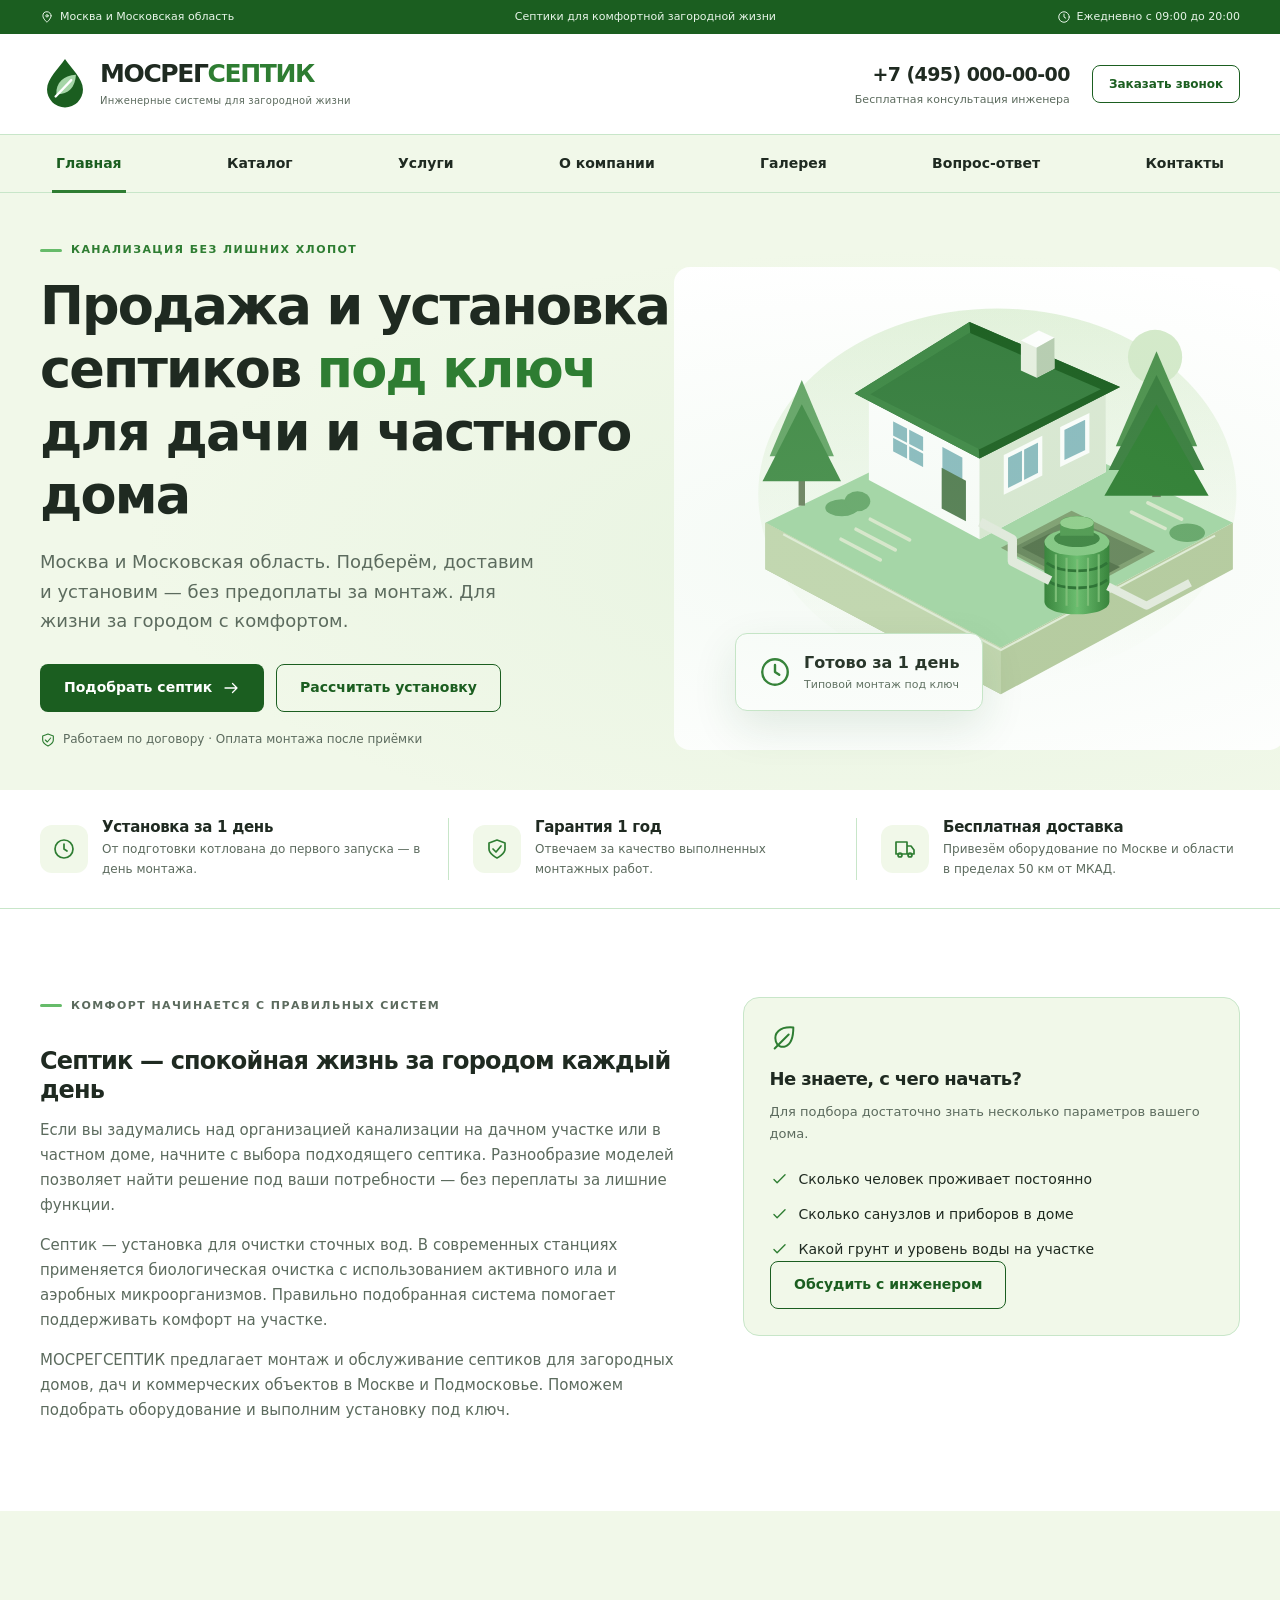
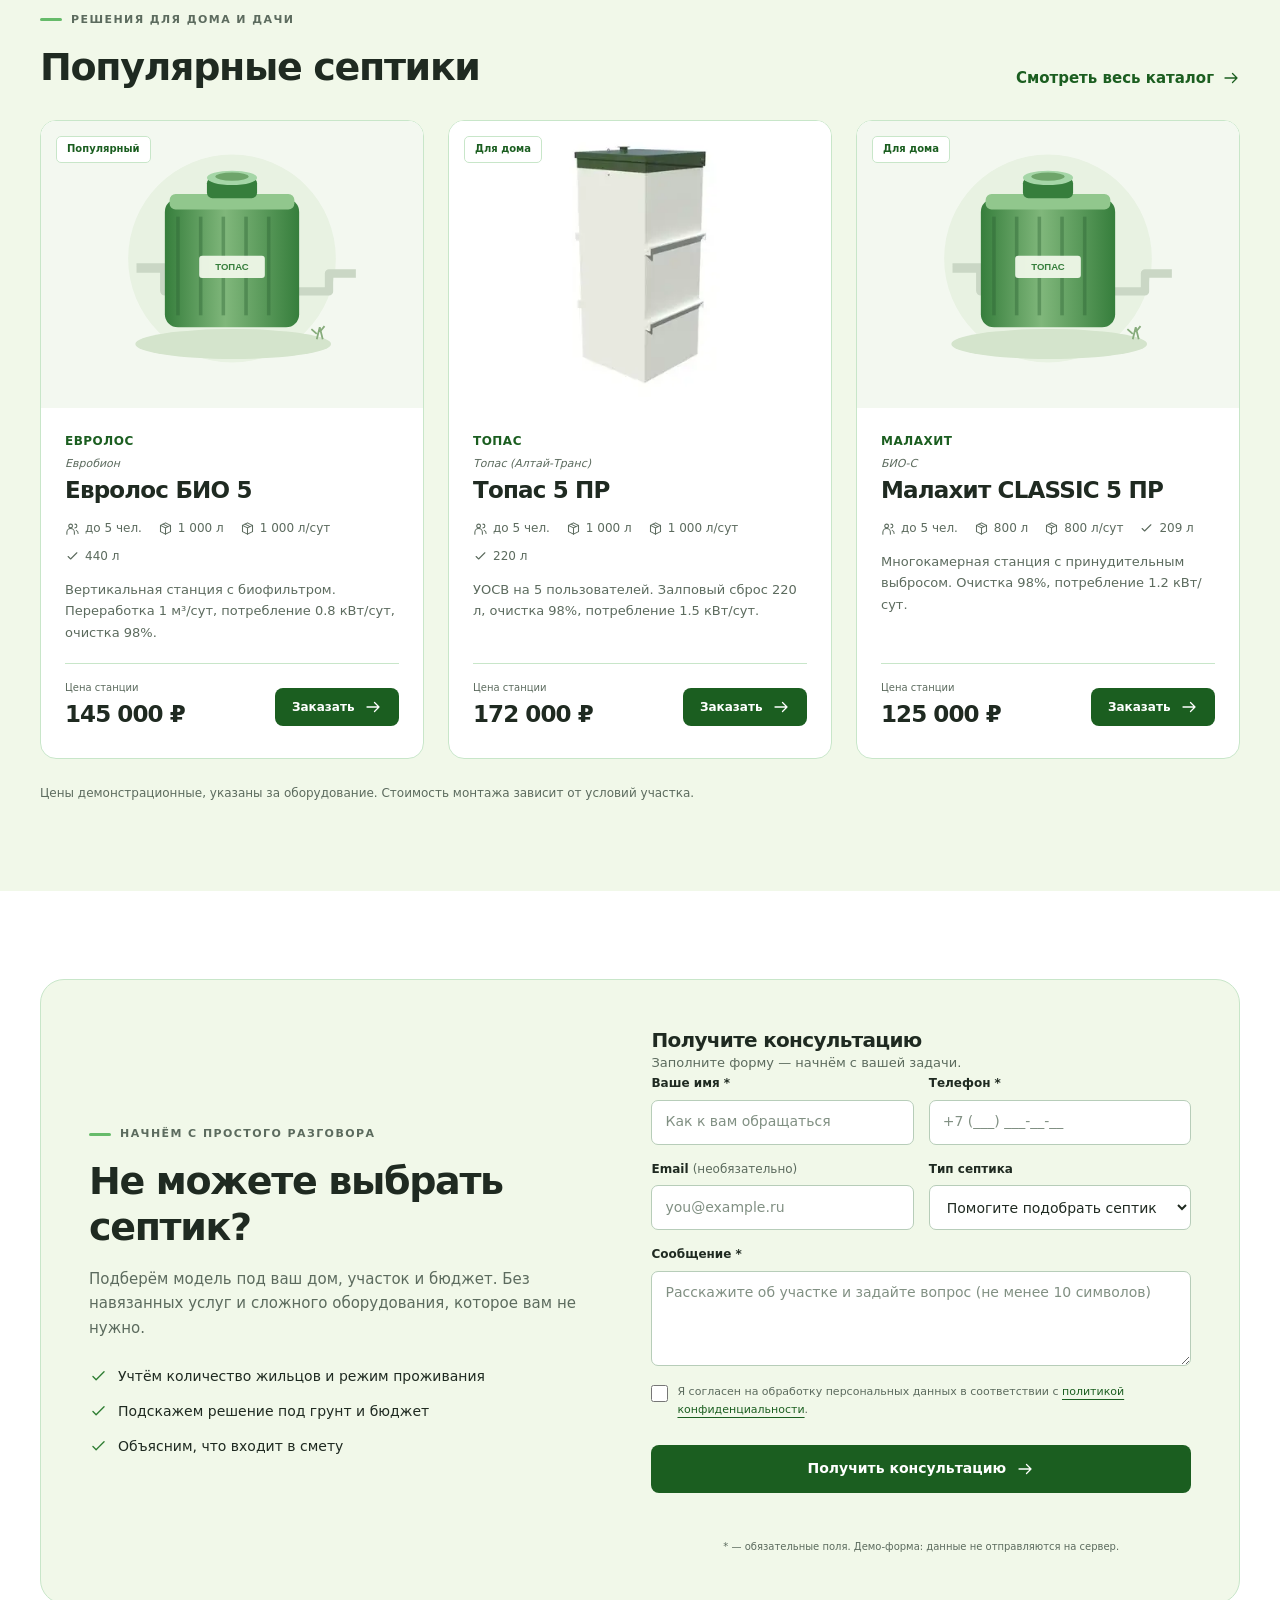
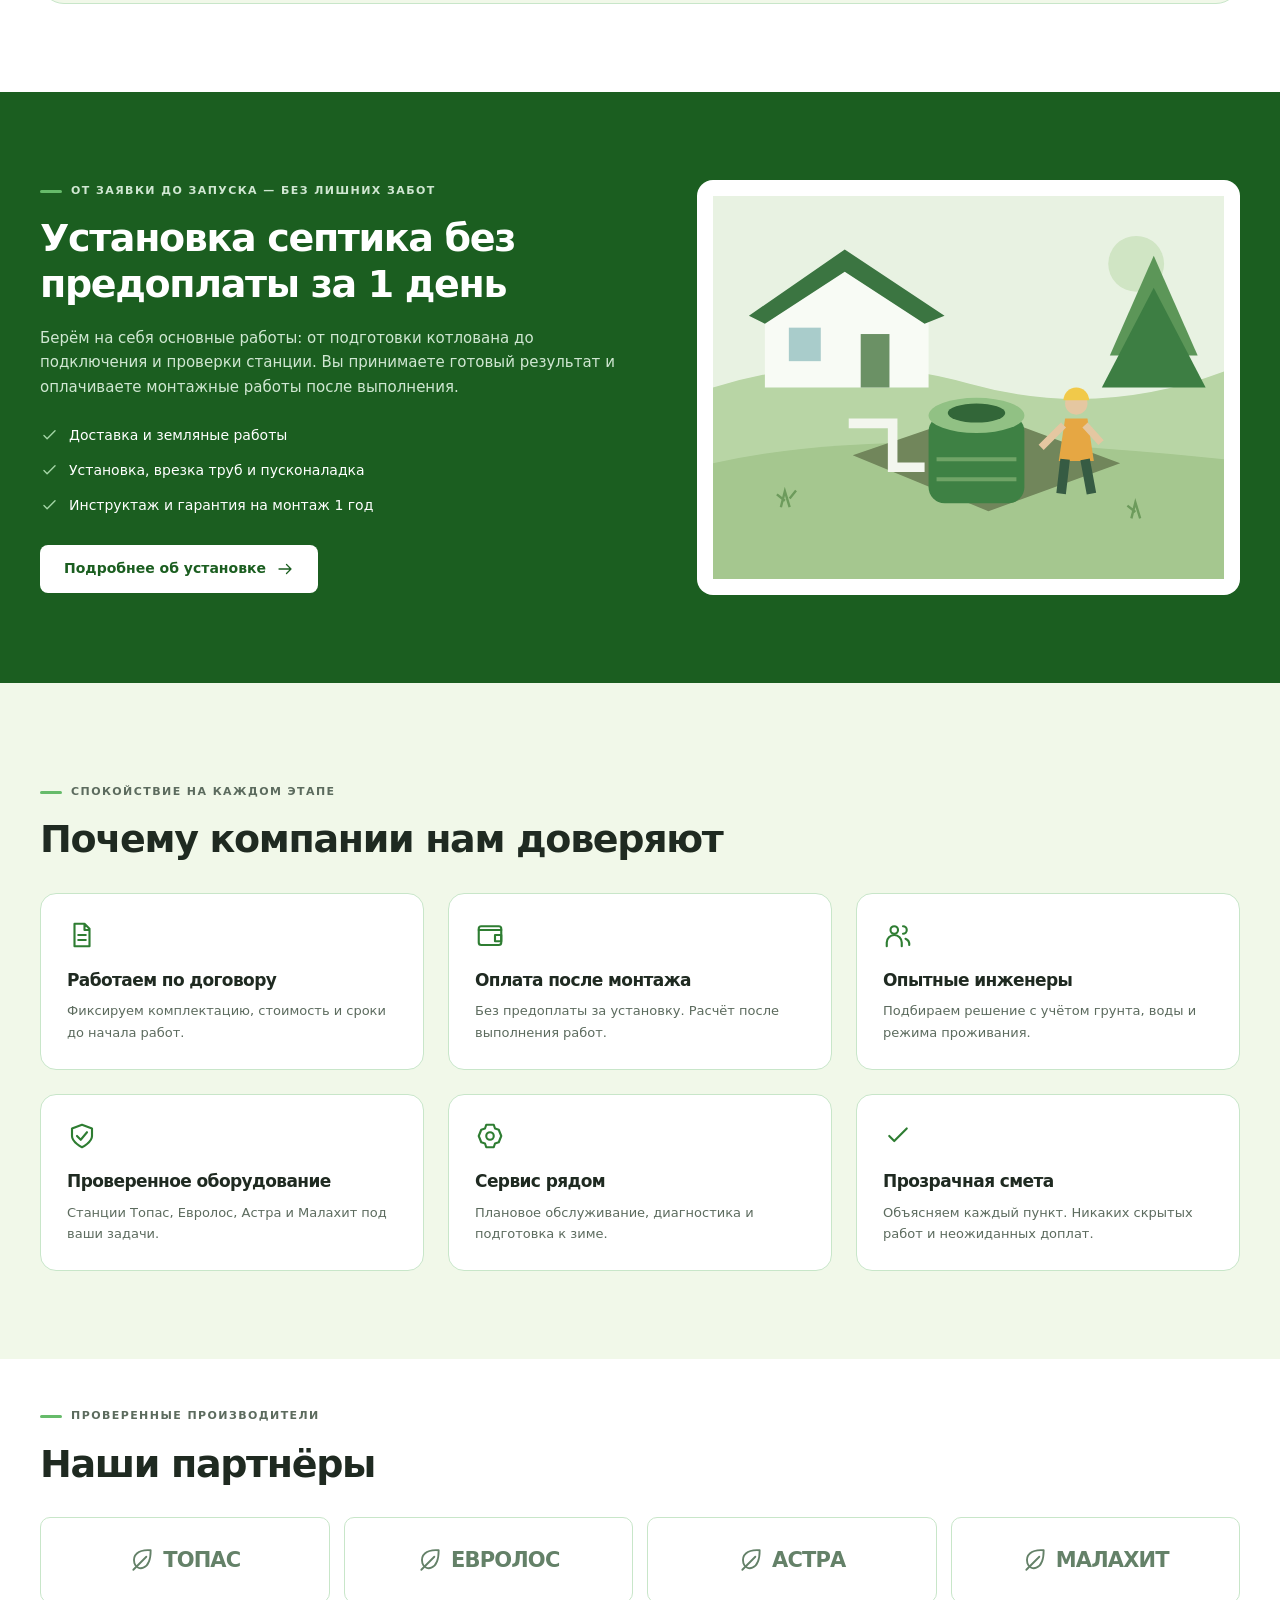
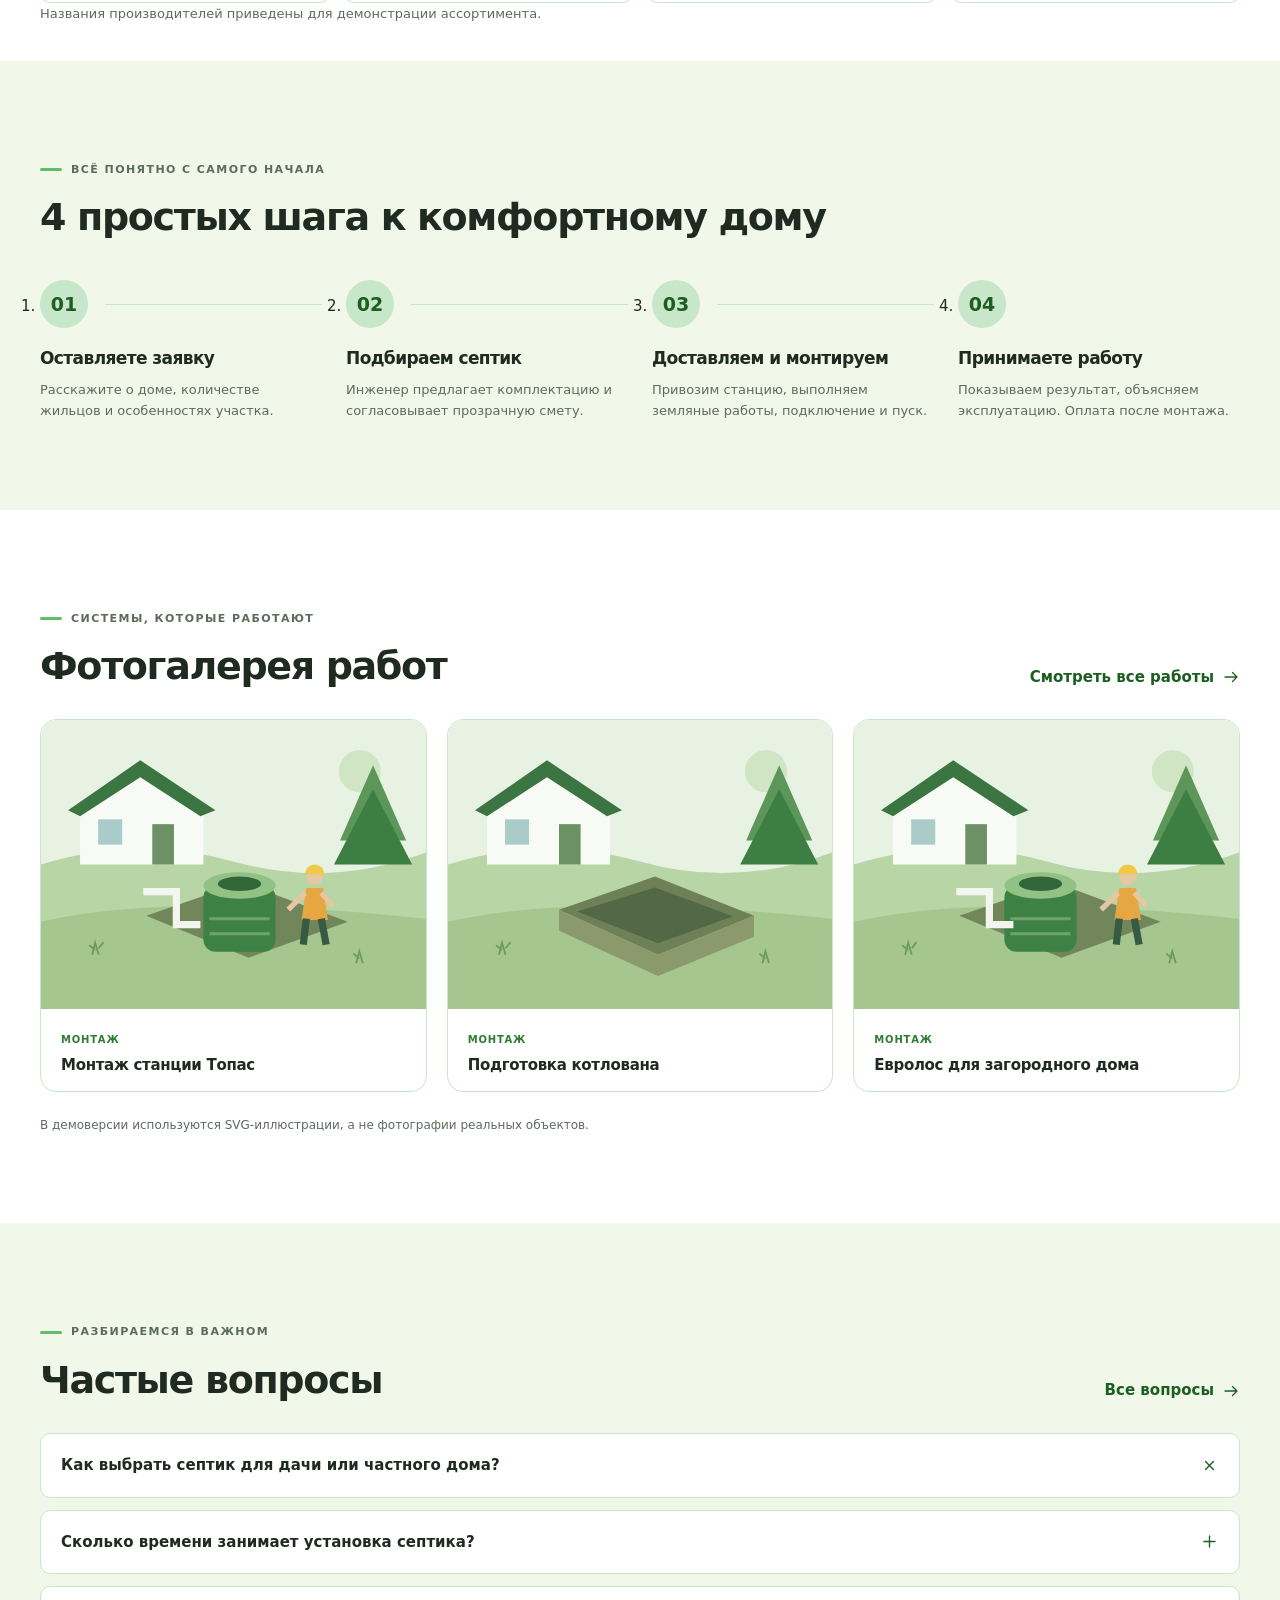
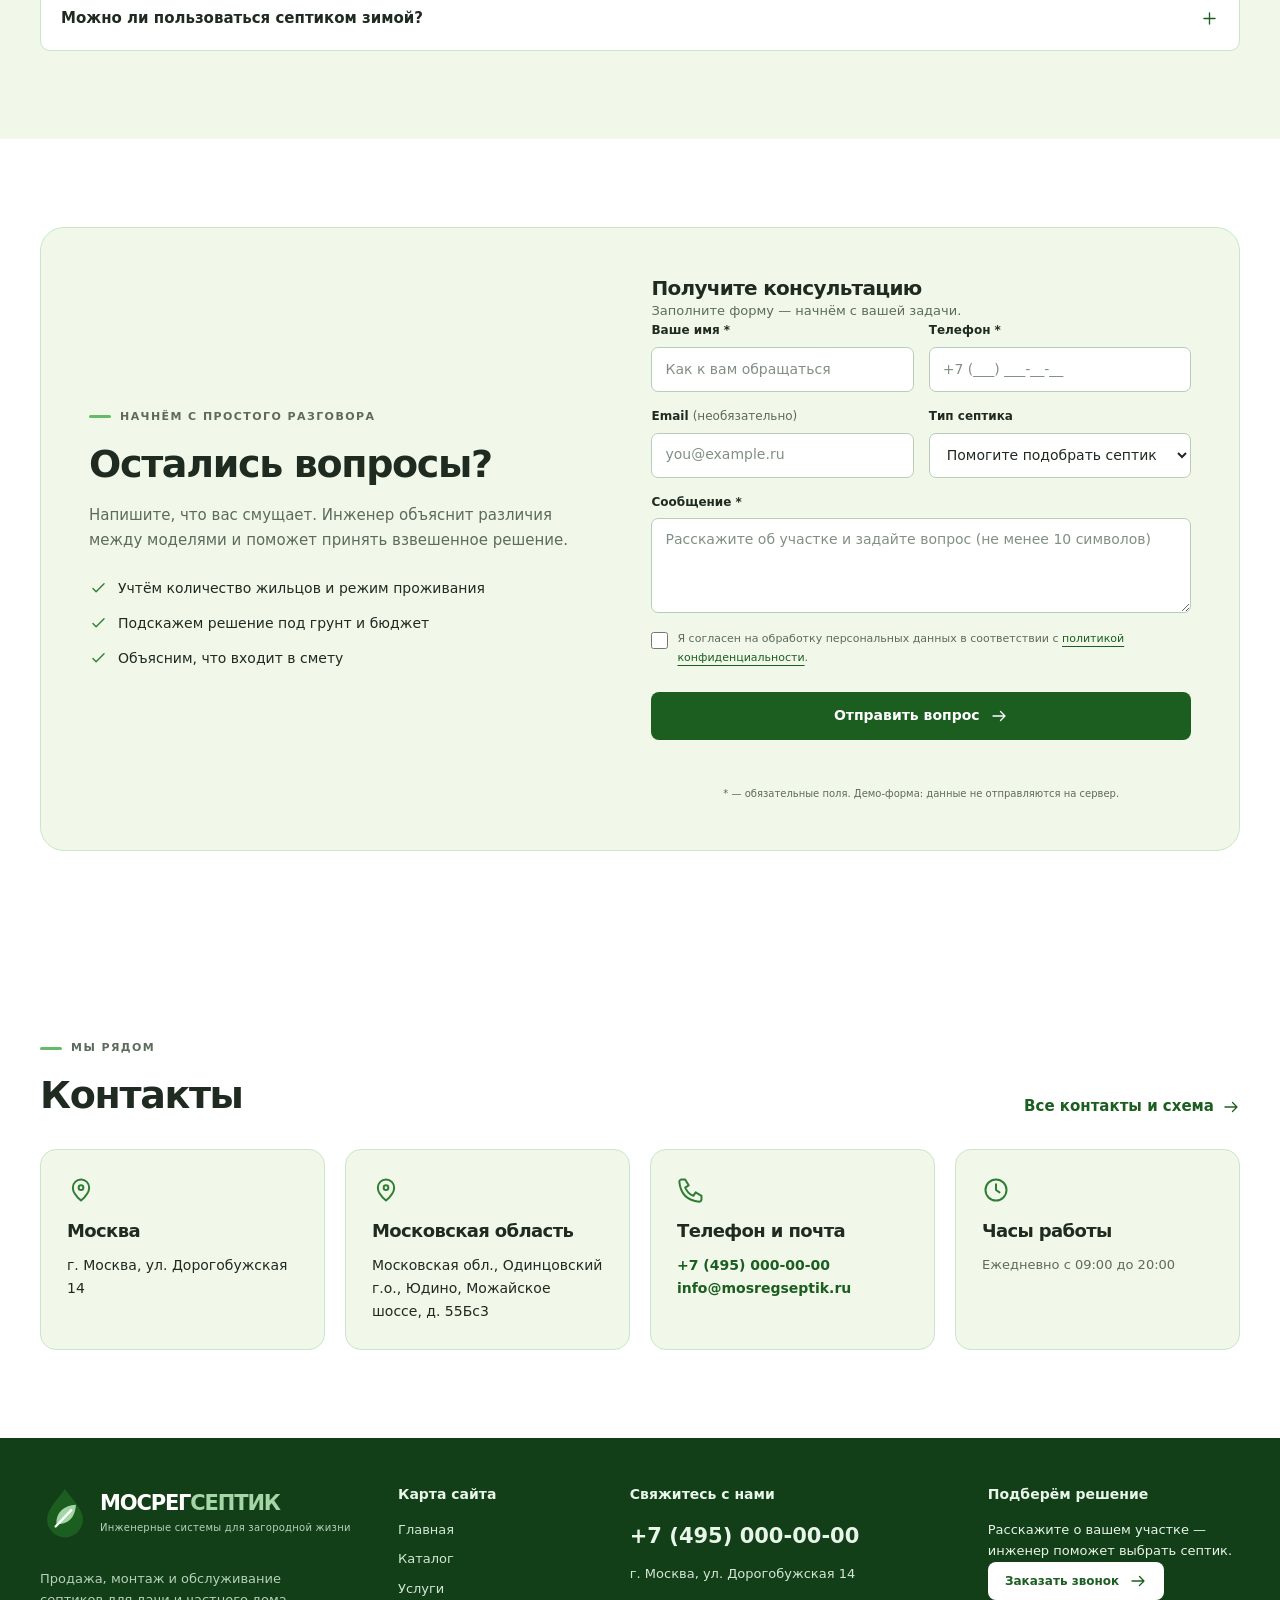
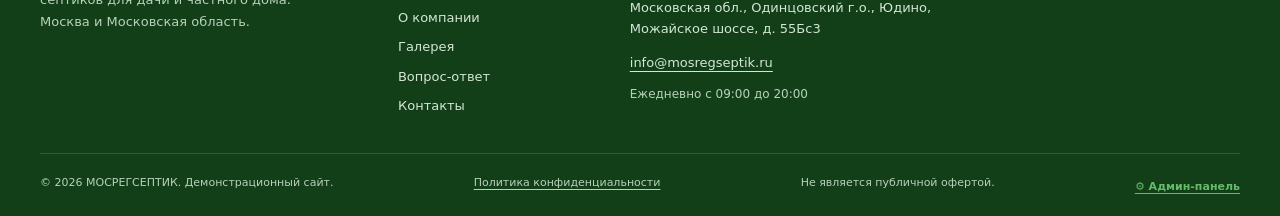
==== index.html @ 1e3dccc2 "Initial commit" ====
<!doctype html>
<html lang="ru">

<head>
  <meta charset="UTF-8" />
  <meta name="viewport" content="width=device-width, initial-scale=1" />
  <meta name="theme-color" content="#1B5E20" />
  <meta name="color-scheme" content="light" />
  <title>Септики под ключ в Москве и МО — МОСРЕГСЕПТИК</title>
  <meta name="description"
    content="Продажа и установка септиков под ключ для дачи и частного дома в Москве и МО. Монтаж за 1 день, гарантия 1 год, бесплатная доставка. Подберём вашу модель." />
  <meta name="keywords"
    content="септик, септик под ключ, септик купить, септик Москва, септик Московская область, установка септика, монтаж септика, септик для дома, септик для дачи, Топас, Астра, Юнилос, БИОЛС, Форте, РТМ, продажа септиков, септик цена, септик недорого, септик под ключ цена, биоочистка, локальная очистка, ЛОС, канализация для частного дома, канализация на даче, септик отзывы, септик установка стоимость, купить септик в Москве, септик для загородного дома, септик автономная канализация, септик Топас цена, септик установка Москва, монтаж канализации, септик установка под ключ, очистные сооружения для дома, септик купить с установкой" />
  <meta name="author" content="МОСРЕГСЕПТИК" />
  <meta name="copyright" content="МОСРЕГСЕПТИК" />
  <meta name="language" content="Russian" />
  <meta name="revisit-after" content="3 days" />
  <meta name="distribution" content="global" />
  <meta name="rating" content="general" />
  <meta name="referrer" content="origin-when-cross-origin" />
  <meta name="googlebot" content="index, follow, max-snippet:-1, max-image-preview:large, max-video-preview:-1" />
  <meta name="bingbot" content="index, follow" />
  <meta name="yandexbot" content="index, follow" />
  <meta name="robots" content="index, follow, max-image-preview:large, max-snippet:-1, max-video-preview:-1" />
  <link rel="canonical" href="https://mosregseptik.ru/index.html" />
  <link rel="alternate" hreflang="ru" href="https://mosregseptik.ru/index.html" />
  <link rel="alternate" hreflang="x-default" href="https://mosregseptik.ru/index.html" />
  <meta name="format-detection" content="telephone=no" />
  <meta name="geo.region" content="RU-MOW" />
  <meta name="geo.placename" content="Москва" />
  <meta name="ICBM" content="55.7558, 37.6173" />
  <meta name="geo.position" content="55.7558;37.6173" />
  <meta name="geo.region" content="RU-MOW" />
  <meta name="apple-mobile-web-app-capable" content="yes" />
  <meta name="apple-mobile-web-app-status-bar-style" content="black-translucent" />
  <meta name="apple-mobile-web-app-title" content="МОСРЕГСЕПТИК" />
  <meta name="application-name" content="МОСРЕГСЕПТИК" />
  <meta name="msapplication-TileColor" content="#1B5E20" />
  <meta name="msapplication-config" content="browserconfig.xml" />
  <meta name="theme-color" content="#1B5E20" />
  <meta property="og:type" content="website" />
  <meta property="og:site_name" content="МОСРЕГСЕПТИК" />
  <meta property="og:title" content="Септики под ключ в Москве и МО — МОСРЕГСЕПТИК" />
  <meta property="og:description"
    content="Продажа и установка септиков под ключ для дачи и частного дома в Москве и МО. Монтаж за 1 день, гарантия 1 год, бесплатная доставка. Подберём вашу модель." />
  <meta property="og:url" content="https://mosregseptik.ru/index.html" />
  <meta property="og:image" content="https://mosregseptik.ru/assets/images/og-image.svg" />
  <meta property="og:image:width" content="1200" />
  <meta property="og:image:height" content="630" />
  <meta property="og:image:alt" content="МОСРЕГСЕПТИК — септики под ключ в Москве и МО" />
  <meta property="og:locale" content="ru_RU" />
  <meta property="og:locale:alternate" content="en_US" />
  <meta name="twitter:card" content="summary_large_image" />
  <meta name="twitter:site" content="@mosregseptik" />
  <meta name="twitter:creator" content="@mosregseptik" />
  <meta name="twitter:title" content="Септики под ключ в Москве и МО — МОСРЕГСЕПТИК" />
  <meta name="twitter:description"
    content="Продажа и установка септиков под ключ для дачи и частного дома в Москве и МО. Монтаж за 1 день, гарантия 1 год, бесплатная доставка." />
  <meta name="twitter:image" content="https://mosregseptik.ru/assets/images/og-image.svg" />
  <meta name="twitter:image:alt" content="МОСРЕГСЕПТИК — септики под ключ в Москве и МО" />
  <link rel="icon" href="assets/icons/favicon.svg" type="image/svg+xml" />
  <link rel="apple-touch-icon" href="assets/icons/apple-touch-icon.svg" />
  <link rel="apple-touch-icon" sizes="180x180" href="assets/icons/apple-touch-icon.svg" />
  <link rel="icon" type="image/png" sizes="32x32" href="assets/icons/favicon.svg" />
  <link rel="icon" type="image/png" sizes="16x16" href="assets/icons/favicon.svg" />
  <link rel="manifest" href="manifest.webmanifest" />
  <link rel="preconnect" href="https://yandex.ru" />
  <link rel="preconnect" href="https://maps.googleapis.com" crossorigin />
  <link rel="preload" as="image" href="assets/images/og-image.svg" />
  <link rel="preload" as="style" href="css/main.css" />
  <link rel="stylesheet" href="css/reset.css" />
  <link rel="stylesheet" href="css/variables.css" />
  <link rel="stylesheet" href="css/main.css" />
  <link rel="stylesheet" href="css/components.css" />
  <script type="application/ld+json">
      {
        "@context": "https://schema.org",
        "@graph": [
          {
            "@type": "BreadcrumbList",
            "@id": "https://mosregseptik.ru/index.html#breadcrumbs",
            "itemListElement": [
              {
                "@type": "ListItem",
                "position": 1,
                "name": "Главная",
                "item": "https://mosregseptik.ru/index.html"
              }
            ]
          },
          {
            "@type": "Organization",
            "@id": "https://mosregseptik.ru/#organization",
            "name": "МОСРЕГСЕПТИК",
            "url": "https://mosregseptik.ru/",
            "logo": "https://mosregseptik.ru/assets/images/logo.svg",
            "email": "info@mosregseptik.ru",
            "telephone": "+7 (495) 000-00-00",
            "description": "Продажа и установка септиков под ключ для дачи и частного дома в Москве и Московской области."
          },
          {
            "@type": "WebSite",
            "@id": "https://mosregseptik.ru/#website",
            "url": "https://mosregseptik.ru/",
            "name": "МОСРЕГСЕПТИК",
            "inLanguage": "ru-RU",
            "publisher": { "@id": "https://mosregseptik.ru/#organization" },
            "potentialAction": {
              "@type": "SearchAction",
              "target": {
                "@type": "EntryPoint",
                "urlTemplate": "https://mosregseptik.ru/catalog.html?q={search_term_string}"
              },
              "query-input": "required name=search_term_string"
            }
          },
          {
            "@type": "LocalBusiness",
            "@id": "https://mosregseptik.ru/#localbusiness",
            "name": "МОСРЕГСЕПТИК",
            "image": "https://mosregseptik.ru/assets/images/og-image.svg",
            "url": "https://mosregseptik.ru/",
            "telephone": "+7 (495) 000-00-00",
            "email": "info@mosregseptik.ru",
            "priceRange": "₽₽",
            "address": [
              {
                "@type": "PostalAddress",
                "streetAddress": "ул. Дорогобужская, 14",
                "addressLocality": "Москва",
                "addressRegion": "Москва",
                "addressCountry": "RU"
              },
              {
                "@type": "PostalAddress",
                "streetAddress": "Одинцовский г.о., Юдино, Можайское шоссе, д. 55Бс3",
                "addressLocality": "Юдино",
                "addressRegion": "Московская область",
                "addressCountry": "RU"
              }
            ],
            "geo": {
              "@type": "GeoCoordinates",
              "latitude": 55.7558,
              "longitude": 37.6173,
              "description": "Координаты центра Москвы, не точная точка офиса"
            },
            "openingHoursSpecification": [
              {
                "@type": "OpeningHoursSpecification",
                "dayOfWeek": [
                  "Monday",
                  "Tuesday",
                  "Wednesday",
                  "Thursday",
                  "Friday",
                  "Saturday",
                  "Sunday"
                ],
                "opens": "09:00",
                "closes": "20:00"
              }
            ],
            "areaServed": [
              { "@type": "City", "name": "Москва" },
              { "@type": "AdministrativeArea", "name": "Московская область" }
            ],
            "parentOrganization": { "@id": "https://mosregseptik.ru/#organization" }
          },
          {
            "@type": "FAQPage",
            "@id": "https://mosregseptik.ru/faq.html#faq",
            "mainEntity": [
              {
                "@type": "Question",
                "name": "Как выбрать септик для дачи или частного дома?",
                "acceptedAnswer": {
                  "@type": "Answer",
                  "text": "Учитывайте число постоянных жильцов, количество сантехнических приборов, режим проживания, уровень грунтовых вод и тип почвы. Для дачи с сезонными визитами подойдут одни решения, для дома с постоянным проживанием — другие. Оставьте заявку: инженер поможет подобрать модель без лишнего запаса по объёму и цене."
                }
              },
              {
                "@type": "Question",
                "name": "Сколько времени занимает установка септика?",
                "acceptedAnswer": {
                  "@type": "Answer",
                  "text": "Типовой монтаж на подготовленном участке обычно занимает один рабочий день. Срок зависит от глубины врезки, грунта, уровня грунтовых вод и длины трассы. Точные сроки и состав работ фиксируем в договоре до начала монтажа."
                }
              },
              {
                "@type": "Question",
                "name": "Можно ли пользоваться септиком зимой?",
                "acceptedAnswer": {
                  "@type": "Answer",
                  "text": "Да, при правильно подобранном оборудовании и соблюдении инструкции производителя. Станции биологической очистки рассчитаны на эксплуатацию в загородном доме. Для сезонной дачи перед морозами может потребоваться консервация. Подскажем подходящий режим для вашей модели."
                }
              }
            ]
          }
        ]
      }
    </script>
</head>

<body>
  <a class="skip-link" href="#main">Перейти к содержимому</a>
  <header class="site-header">
    <div class="utility-bar">
      <div class="container">
        <span><svg class="icon" viewBox="0 0 24 24" aria-hidden="true" focusable="false">
            <path d="M19 10c0 5-7 11-7 11S5 15 5 10a7 7 0 0 1 14 0Z" />
            <circle cx="12" cy="10" r="2" />
          </svg>Москва и Московская область</span><span class="utility-note">Септики для комфортной загородной
          жизни</span><span><svg class="icon" viewBox="0 0 24 24" aria-hidden="true" focusable="false">
            <circle cx="12" cy="12" r="9" />
            <path d="M12 7v5l3 2" />
          </svg><span data-contact="hours">Ежедневно с 09:00 до 20:00</span></span>
      </div>
    </div>
    <div class="container brand-row">
      <a class="brand" href="index.html" aria-label="МОСРЕГСЕПТИК — главная"><img src="assets/images/logo.svg" alt=""
          width="64" height="70" /><span><span class="brand-name">МОСРЕГ<span>СЕПТИК</span></span><span
            class="brand-tagline">Инженерные системы для загородной жизни</span></span></a>
      <div class="header-actions">
        <div class="header-contact">
          <a class="header-phone" href="tel:+74950000000" data-contact="phone">+7 (495) 000-00-00</a><span
            class="header-hours">Бесплатная консультация инженера</span>
        </div>
        <button class="btn btn--outline btn--small" type="button" data-modal-open="callback-modal">
          Заказать звонок
        </button>
      </div>
    </div>
    <div class="nav-band">
      <div class="container nav-inner">
        <span class="nav-mobile-label">Меню сайта</span><button class="nav-toggle" type="button"
          aria-label="Открыть меню" aria-expanded="false" aria-controls="primary-nav">
          <svg class="icon" viewBox="0 0 24 24" aria-hidden="true" focusable="false">
            <path d="M4 6h16M4 12h16M4 18h16" />
          </svg>
        </button>
        <nav class="site-nav" id="primary-nav" aria-label="Основная навигация">
          <a href="index.html">Главная</a><a href="catalog.html">Каталог</a><a href="services.html">Услуги</a><a
            href="about.html">О компании</a><a href="gallery.html">Галерея</a><a href="faq.html">Вопрос-ответ</a><a
            href="contacts.html">Контакты</a>
        </nav>
      </div>
    </div>
  </header>
  <main id="main">
    <section class="hero" aria-labelledby="hero-title">
      <div class="container hero-grid">
        <div class="hero-copy">
          <p class="eyebrow">Канализация без лишних хлопот</p>
          <h1 id="hero-title">
            Продажа и установка септиков <span>под ключ</span> для дачи и частного дома
          </h1>
          <p class="hero-description">
            Москва и Московская область. Подберём, доставим и установим — без предоплаты за
            монтаж. Для жизни за городом с комфортом.
          </p>
          <div class="hero-actions">
            <a class="btn" href="catalog.html">Подобрать септик
              <svg class="icon" viewBox="0 0 24 24" aria-hidden="true" focusable="false">
                <path d="M4 12h16m-6-6 6 6-6 6" />
              </svg></a><button class="btn btn--outline" type="button" data-modal-open="callback-modal">
              Рассчитать установку
            </button>
          </div>
          <p class="hero-note">
            <svg class="icon" viewBox="0 0 24 24" aria-hidden="true" focusable="false">
              <path d="m12 3 8 3v6c0 5-8 9-8 9s-8-4-8-9V6l8-3Z" />
              <path d="m8 12 3 3 5-6" />
            </svg>Работаем по договору · Оплата монтажа после приёмки
          </p>
        </div>
        <div class="hero-visual">
          <img src="assets/images/hero-house.svg" alt="Загородный дом с подземной станцией очистки в разрезе"
            width="800" height="620" fetchpriority="high" />
          <div class="hero-sticker">
            <svg class="icon" viewBox="0 0 24 24" aria-hidden="true" focusable="false">
              <circle cx="12" cy="12" r="9" />
              <path d="M12 7v5l3 2" />
            </svg>
            <div><strong>Готово за 1 день</strong><span>Типовой монтаж под ключ</span></div>
          </div>
        </div>
      </div>
    </section>
    <section class="benefits-strip" aria-label="Наши преимущества">
      <div class="container benefits-grid" data-content="advantages">
        <article class="benefit">
          <span class="benefit-icon"><svg class="icon" viewBox="0 0 24 24" aria-hidden="true" focusable="false">
              <circle cx="12" cy="12" r="9" />
              <path d="M12 7v5l3 2" />
            </svg></span>
          <div>
            <h3>Установка за 1 день</h3>
            <p>От подготовки котлована до первого запуска — в день монтажа.</p>
          </div>
        </article>
        <article class="benefit">
          <span class="benefit-icon"><svg class="icon" viewBox="0 0 24 24" aria-hidden="true" focusable="false">
              <path d="m12 3 8 3v6c0 5-8 9-8 9s-8-4-8-9V6l8-3Z" />
              <path d="m8 12 3 3 5-6" />
            </svg></span>
          <div>
            <h3>Гарантия 1 год</h3>
            <p>Отвечаем за качество выполненных монтажных работ.</p>
          </div>
        </article>
        <article class="benefit">
          <span class="benefit-icon"><svg class="icon" viewBox="0 0 24 24" aria-hidden="true" focusable="false">
              <path d="M3 5h11v12H3zM14 9h4l3 4v4h-7" />
              <circle cx="7" cy="18" r="2" />
              <circle cx="17" cy="18" r="2" />
            </svg></span>
          <div>
            <h3>Бесплатная доставка</h3>
            <p>Привезём оборудование по Москве и области в пределах 50 км от МКАД.</p>
          </div>
        </article>
      </div>
    </section>
    <section class="section">
      <div class="container two-column">
        <div class="prose">
          <p class="eyebrow">Комфорт начинается с правильных систем</p>
          <h2>Септик — спокойная жизнь за городом каждый день</h2>
          <p>
            Если вы задумались над организацией канализации на дачном участке или в частном доме,
            начните с выбора подходящего септика. Разнообразие моделей позволяет найти решение под
            ваши потребности — без переплаты за лишние функции.
          </p>
          <p>
            Септик — установка для очистки сточных вод. В современных станциях применяется
            биологическая очистка с использованием активного ила и аэробных микроорганизмов.
            Правильно подобранная система помогает поддерживать комфорт на участке.
          </p>
          <p>
            МОСРЕГСЕПТИК предлагает монтаж и обслуживание септиков для загородных домов, дач и
            коммерческих объектов в Москве и Подмосковье. Поможем подобрать оборудование и
            выполним установку под ключ.
          </p>
        </div>
        <aside class="contact-card">
          <svg class="icon" viewBox="0 0 24 24" aria-hidden="true" focusable="false">
            <path d="M20 3C8 2 3 8 5 15s15 8 15-12Z" />
            <path d="M4 21 16 9" />
          </svg>
          <h2>Не знаете, с чего начать?</h2>
          <p>Для подбора достаточно знать несколько параметров вашего дома.</p>
          <ul class="check-list">
            <li>
              <svg class="icon" viewBox="0 0 24 24" aria-hidden="true" focusable="false">
                <path d="m5 12 4 4L19 6" />
              </svg>Сколько человек проживает постоянно
            </li>
            <li>
              <svg class="icon" viewBox="0 0 24 24" aria-hidden="true" focusable="false">
                <path d="m5 12 4 4L19 6" />
              </svg>Сколько санузлов и приборов в доме
            </li>
            <li>
              <svg class="icon" viewBox="0 0 24 24" aria-hidden="true" focusable="false">
                <path d="m5 12 4 4L19 6" />
              </svg>Какой грунт и уровень воды на участке
            </li>
          </ul>
          <button class="btn btn--outline" type="button" data-modal-open="callback-modal">
            Обсудить с инженером
          </button>
        </aside>
      </div>
    </section>
    <section class="section section--tint">
      <div class="container">
        <div class="section-heading">
          <div>
            <p class="eyebrow">Решения для дома и дачи</p>
            <h2>Популярные септики</h2>
          </div>
          <a class="text-link" href="catalog.html">Смотреть весь каталог
            <svg class="icon" viewBox="0 0 24 24" aria-hidden="true" focusable="false">
              <path d="M4 12h16m-6-6 6 6-6 6" />
            </svg></a>
        </div>
        <div class="grid grid--products" data-popular-products>
          <article class="product-card" id="product-topas-5">
            <div class="product-image">
              <img src="assets/images/septic-topas.svg" alt="Топас 5 — септик Топас" width="640" height="480"
                loading="lazy" decoding="async" /><span class="product-badge">Для дома</span>
            </div>
            <div class="product-body">
              <p class="product-brand">Топас</p>
              <h3>Топас 5</h3>
              <div class="product-specs">
                <span><svg class="icon" viewBox="0 0 24 24" aria-hidden="true" focusable="false">
                    <circle cx="9" cy="8" r="3" />
                    <path d="M3 21v-3a6 6 0 0 1 12 0v3M16 5a3 3 0 0 1 0 6m2 4a5 5 0 0 1 3 5" />
                  </svg>до 5 чел.</span><span><svg class="icon" viewBox="0 0 24 24" aria-hidden="true"
                    focusable="false">
                    <path d="m12 3 8 4v10l-8 4-8-4V7l8-4Z" />
                    <path d="m4 7 8 4 8-4m-8 4v10M8 5l8 4" />
                  </svg>1 000 л</span>
              </div>
              <p class="product-description">
                Компактная станция биологической очистки для дома или дачи с постоянным
                проживанием до пяти человек.
              </p>
              <div class="product-bottom">
                <div class="product-price">
                  <small>Цена станции</small><strong>105 000 ₽</strong>
                </div>
                <button class="btn btn--small" type="button" data-modal-open="callback-modal" data-product="topas-5"
                  aria-label="Заказать консультацию по Топас 5">
                  Заказать
                  <svg class="icon" viewBox="0 0 24 24" aria-hidden="true" focusable="false">
                    <path d="M4 12h16m-6-6 6 6-6 6" />
                  </svg>
                </button>
              </div>
            </div>
          </article>
          <article class="product-card" id="product-eurols-pro-6">
            <div class="product-image">
              <img src="assets/images/septic-eurols.svg" alt="Евролос ПРО 6 — септик Евролос" width="640" height="480"
                loading="lazy" decoding="async" /><span class="product-badge">Для дачи</span>
            </div>
            <div class="product-body">
              <p class="product-brand">Евролос</p>
              <h3>Евролос ПРО 6</h3>
              <div class="product-specs">
                <span><svg class="icon" viewBox="0 0 24 24" aria-hidden="true" focusable="false">
                    <circle cx="9" cy="8" r="3" />
                    <path d="M3 21v-3a6 6 0 0 1 12 0v3M16 5a3 3 0 0 1 0 6m2 4a5 5 0 0 1 3 5" />
                  </svg>до 6 чел.</span><span><svg class="icon" viewBox="0 0 24 24" aria-hidden="true"
                    focusable="false">
                    <path d="m12 3 8 4v10l-8 4-8-4V7l8-4Z" />
                    <path d="m4 7 8 4 8-4m-8 4v10M8 5l8 4" />
                  </svg>1 200 л</span>
              </div>
              <p class="product-description">
                Энергонезависимая очистка для загородного дома. Подходит для сезонного
                использования и разных типов грунта.
              </p>
              <div class="product-bottom">
                <div class="product-price">
                  <small>Цена станции</small><strong>89 000 ₽</strong>
                </div>
                <button class="btn btn--small" type="button" data-modal-open="callback-modal"
                  data-product="eurols-pro-6" aria-label="Заказать консультацию по Евролос ПРО 6">
                  Заказать
                  <svg class="icon" viewBox="0 0 24 24" aria-hidden="true" focusable="false">
                    <path d="M4 12h16m-6-6 6 6-6 6" />
                  </svg>
                </button>
              </div>
            </div>
          </article>
          <article class="product-card" id="product-astra-5">
            <div class="product-image">
              <img src="assets/images/septic-astra.svg" alt="Астра 5 — септик Астра" width="640" height="480"
                loading="lazy" decoding="async" /><span class="product-badge">Популярный выбор</span>
            </div>
            <div class="product-body">
              <p class="product-brand">Астра</p>
              <h3>Астра 5</h3>
              <div class="product-specs">
                <span><svg class="icon" viewBox="0 0 24 24" aria-hidden="true" focusable="false">
                    <circle cx="9" cy="8" r="3" />
                    <path d="M3 21v-3a6 6 0 0 1 12 0v3M16 5a3 3 0 0 1 0 6m2 4a5 5 0 0 1 3 5" />
                  </svg>до 5 чел.</span><span><svg class="icon" viewBox="0 0 24 24" aria-hidden="true"
                    focusable="false">
                    <path d="m12 3 8 4v10l-8 4-8-4V7l8-4Z" />
                    <path d="m4 7 8 4 8-4m-8 4v10M8 5l8 4" />
                  </svg>1 000 л</span>
              </div>
              <p class="product-description">
                Аэробная станция для семьи до пяти человек. Высокая степень очистки и удобное
                сервисное обслуживание.
              </p>
              <div class="product-bottom">
                <div class="product-price">
                  <small>Цена станции</small><strong>99 000 ₽</strong>
                </div>
                <button class="btn btn--small" type="button" data-modal-open="callback-modal" data-product="astra-5"
                  aria-label="Заказать консультацию по Астра 5">
                  Заказать
                  <svg class="icon" viewBox="0 0 24 24" aria-hidden="true" focusable="false">
                    <path d="M4 12h16m-6-6 6 6-6 6" />
                  </svg>
                </button>
              </div>
            </div>
          </article>
        </div>
        <p class="catalog-note">
          Цены демонстрационные, указаны за оборудование. Стоимость монтажа зависит от условий
          участка.
        </p>
      </div>
    </section>
    <section class="section" id="consultation">
      <div class="container consult-panel">
        <div class="consult-copy">
          <p class="eyebrow">Начнём с простого разговора</p>
          <h2>Не можете выбрать септик?</h2>
          <p>
            Подберём модель под ваш дом, участок и бюджет. Без навязанных услуг и сложного
            оборудования, которое вам не нужно.
          </p>
          <ul class="check-list">
            <li>
              <svg class="icon" viewBox="0 0 24 24" aria-hidden="true" focusable="false">
                <path d="m5 12 4 4L19 6" />
              </svg>Учтём количество жильцов и режим проживания
            </li>
            <li>
              <svg class="icon" viewBox="0 0 24 24" aria-hidden="true" focusable="false">
                <path d="m5 12 4 4L19 6" />
              </svg>Подскажем решение под грунт и бюджет
            </li>
            <li>
              <svg class="icon" viewBox="0 0 24 24" aria-hidden="true" focusable="false">
                <path d="m5 12 4 4L19 6" />
              </svg>Объясним, что входит в смету
            </li>
          </ul>
        </div>
        <div>
          <h3>Получите консультацию</h3>
          <p class="muted small">Заполните форму — начнём с вашей задачи.</p>
          <form class="form" data-lead-form aria-label="Заявка на консультацию" novalidate>
            <input type="hidden" name="context" value="consultation" />
            <div class="form-row">
              <div class="field">
                <label for="consultation-name">Ваше имя *</label><input id="consultation-name" name="name" type="text"
                  autocomplete="name" placeholder="Как к вам обращаться" required minlength="2" maxlength="100" />
              </div>
              <div class="field">
                <label for="consultation-phone">Телефон *</label><input id="consultation-phone" name="phone" type="tel"
                  inputmode="tel" autocomplete="tel-national" placeholder="+7 (___) ___-__-__" required
                  maxlength="25" />
              </div>
            </div>
            <div class="form-row">
              <div class="field">
                <label for="consultation-email">Email <span>(необязательно)</span></label><input id="consultation-email"
                  name="email" type="email" autocomplete="email" placeholder="you@example.ru" maxlength="150" />
              </div>
              <div class="field">
                <label for="consultation-product">Тип септика</label><select id="consultation-product" name="product">
                  <option value="">Помогите подобрать септик</option>
                </select>
              </div>
            </div>
            <div class="field">
              <label for="consultation-message">Сообщение *</label><textarea id="consultation-message" name="message"
                rows="3" required minlength="10" maxlength="3000"
                placeholder="Расскажите об участке и задайте вопрос (не менее 10 символов)"></textarea>
            </div>
            <div class="consent">
              <input id="consultation-consent" name="consent" type="checkbox" value="yes" required /><label
                for="consultation-consent">Я согласен на обработку персональных данных в соответствии с
                <a href="privacy.html">политикой конфиденциальности</a>.</label>
            </div>
            <p class="field-error" data-form-error role="alert" hidden></p>
            <button class="btn btn--wide" type="submit">
              Получить консультацию
              <svg class="icon" viewBox="0 0 24 24" aria-hidden="true" focusable="false">
                <path d="M4 12h16m-6-6 6 6-6 6" />
              </svg>
            </button>
            <p class="small" data-form-status role="status" aria-live="polite"></p>
            <p class="form-demo">
              * — обязательные поля. Демо-форма: данные не отправляются на сервер.
            </p>
          </form>
        </div>
      </div>
    </section>
    <section class="section section--dark">
      <div class="container install-grid">
        <div class="install-copy">
          <p class="eyebrow">От заявки до запуска — без лишних забот</p>
          <h2>Установка септика без предоплаты за 1 день</h2>
          <p>
            Берём на себя основные работы: от подготовки котлована до подключения и проверки
            станции. Вы принимаете готовый результат и оплачиваете монтажные работы после
            выполнения.
          </p>
          <ul class="check-list">
            <li>
              <svg class="icon" viewBox="0 0 24 24" aria-hidden="true" focusable="false">
                <path d="m5 12 4 4L19 6" />
              </svg>Доставка и земляные работы
            </li>
            <li>
              <svg class="icon" viewBox="0 0 24 24" aria-hidden="true" focusable="false">
                <path d="m5 12 4 4L19 6" />
              </svg>Установка, врезка труб и пусконаладка
            </li>
            <li>
              <svg class="icon" viewBox="0 0 24 24" aria-hidden="true" focusable="false">
                <path d="m5 12 4 4L19 6" />
              </svg>Инструктаж и гарантия на монтаж 1 год
            </li>
          </ul>
          <a class="btn btn--light" href="services.html">Подробнее об установке
            <svg class="icon" viewBox="0 0 24 24" aria-hidden="true" focusable="false">
              <path d="M4 12h16m-6-6 6 6-6 6" />
            </svg></a>
        </div>
        <div class="install-visual">
          <img src="assets/images/work-install-1.svg" alt="Схема монтажа септика на загородном участке" width="640"
            height="480" loading="lazy" />
        </div>
      </div>
    </section>
    <section class="section section--tint">
      <div class="container">
        <div class="section-heading">
          <div>
            <p class="eyebrow">Спокойствие на каждом этапе</p>
            <h2>Почему компании нам доверяют</h2>
          </div>
        </div>
        <div class="grid grid--trust" data-content="trust">
          <article class="trust-card">
            <svg class="icon" viewBox="0 0 24 24" aria-hidden="true" focusable="false">
              <path d="M6 3h8l4 4v14H6zM14 3v5h4M9 12h6M9 16h6" />
            </svg>
            <h3>Работаем по договору</h3>
            <p>Фиксируем комплектацию, стоимость и сроки до начала работ.</p>
          </article>
          <article class="trust-card">
            <svg class="icon" viewBox="0 0 24 24" aria-hidden="true" focusable="false">
              <rect x="3" y="5" width="18" height="15" rx="2" />
              <path d="M3 8h18M16 12h5v5h-5z" />
            </svg>
            <h3>Оплата после монтажа</h3>
            <p>Без предоплаты за установку. Расчёт после выполнения работ.</p>
          </article>
          <article class="trust-card">
            <svg class="icon" viewBox="0 0 24 24" aria-hidden="true" focusable="false">
              <circle cx="9" cy="8" r="3" />
              <path d="M3 21v-3a6 6 0 0 1 12 0v3M16 5a3 3 0 0 1 0 6m2 4a5 5 0 0 1 3 5" />
            </svg>
            <h3>Опытные инженеры</h3>
            <p>Подбираем решение с учётом грунта, воды и режима проживания.</p>
          </article>
          <article class="trust-card">
            <svg class="icon" viewBox="0 0 24 24" aria-hidden="true" focusable="false">
              <path d="m12 3 8 3v6c0 5-8 9-8 9s-8-4-8-9V6l8-3Z" />
              <path d="m8 12 3 3 5-6" />
            </svg>
            <h3>Проверенное оборудование</h3>
            <p>Станции Топас, Евролос, Астра и Малахит под ваши задачи.</p>
          </article>
          <article class="trust-card">
            <svg class="icon" viewBox="0 0 24 24" aria-hidden="true" focusable="false">
              <path d="m9 3-1 3-3 1-2 5 2 5 3 1 1 3h6l1-3 3-1 2-5-2-5-3-1-1-3Z" />
              <circle cx="12" cy="12" r="3" />
            </svg>
            <h3>Сервис рядом</h3>
            <p>Плановое обслуживание, диагностика и подготовка к зиме.</p>
          </article>
          <article class="trust-card">
            <svg class="icon" viewBox="0 0 24 24" aria-hidden="true" focusable="false">
              <path d="m5 12 4 4L19 6" />
            </svg>
            <h3>Прозрачная смета</h3>
            <p>Объясняем каждый пункт. Никаких скрытых работ и неожиданных доплат.</p>
          </article>
        </div>
      </div>
    </section>
    <section class="section section--compact" aria-labelledby="partners-title">
      <div class="container">
        <div class="section-heading">
          <div>
            <p class="eyebrow">Проверенные производители</p>
            <h2>Наши партнёры</h2>
          </div>
        </div>
        <div class="partners-grid" data-content="partners">
          <div class="partner-logo" role="img" aria-label="Логотип-заглушка: ТОПАС">
            <svg class="icon" viewBox="0 0 24 24" aria-hidden="true" focusable="false">
              <path d="M20 3C8 2 3 8 5 15s15 8 15-12Z" />
              <path d="M4 21 16 9" />
            </svg><span>ТОПАС</span>
          </div>
          <div class="partner-logo" role="img" aria-label="Логотип-заглушка: ЕВРОЛОС">
            <svg class="icon" viewBox="0 0 24 24" aria-hidden="true" focusable="false">
              <path d="M20 3C8 2 3 8 5 15s15 8 15-12Z" />
              <path d="M4 21 16 9" />
            </svg><span>ЕВРОЛОС</span>
          </div>
          <div class="partner-logo" role="img" aria-label="Логотип-заглушка: АСТРА">
            <svg class="icon" viewBox="0 0 24 24" aria-hidden="true" focusable="false">
              <path d="M20 3C8 2 3 8 5 15s15 8 15-12Z" />
              <path d="M4 21 16 9" />
            </svg><span>АСТРА</span>
          </div>
          <div class="partner-logo" role="img" aria-label="Логотип-заглушка: МАЛАХИТ">
            <svg class="icon" viewBox="0 0 24 24" aria-hidden="true" focusable="false">
              <path d="M20 3C8 2 3 8 5 15s15 8 15-12Z" />
              <path d="M4 21 16 9" />
            </svg><span>МАЛАХИТ</span>
          </div>
        </div>
        <p class="small muted">
          Названия производителей приведены для демонстрации ассортимента.
        </p>
      </div>
    </section>
    <section class="section section--tint" aria-labelledby="steps-title">
      <div class="container">
        <div class="section-heading">
          <div>
            <p class="eyebrow">Всё понятно с самого начала</p>
            <h2>4 простых шага к комфортному дому</h2>
          </div>
        </div>
        <ol class="grid steps-grid" data-content="steps">
          <li class="step">
            <span class="step-number" aria-hidden="true">01</span>
            <h3>Оставляете заявку</h3>
            <p>Расскажите о доме, количестве жильцов и особенностях участка.</p>
          </li>
          <li class="step">
            <span class="step-number" aria-hidden="true">02</span>
            <h3>Подбираем септик</h3>
            <p>Инженер предлагает комплектацию и согласовывает прозрачную смету.</p>
          </li>
          <li class="step">
            <span class="step-number" aria-hidden="true">03</span>
            <h3>Доставляем и монтируем</h3>
            <p>Привозим станцию, выполняем земляные работы, подключение и пуск.</p>
          </li>
          <li class="step">
            <span class="step-number" aria-hidden="true">04</span>
            <h3>Принимаете работу</h3>
            <p>Показываем результат, объясняем эксплуатацию. Оплата после монтажа.</p>
          </li>
        </ol>
      </div>
    </section>
    <section class="section">
      <div class="container">
        <div class="section-heading">
          <div>
            <p class="eyebrow">Системы, которые работают</p>
            <h2>Фотогалерея работ</h2>
          </div>
          <a class="text-link" href="gallery.html">Смотреть все работы
            <svg class="icon" viewBox="0 0 24 24" aria-hidden="true" focusable="false">
              <path d="M4 12h16m-6-6 6 6-6 6" />
            </svg></a>
        </div>
        <div class="gallery-grid" data-content="gallery-preview">
          <figure class="gallery-card">
            <a class="gallery-image-button" href="gallery.html" aria-label="Смотреть галерею работ"><img
                src="assets/images/work-install-1.svg" alt="Монтаж станции Топас" width="640" height="480"
                loading="lazy" decoding="async" /></a>
            <figcaption>
              <span class="gallery-type">Монтаж</span>
              <h3>Монтаж станции Топас</h3>
            </figcaption>
          </figure>
          <figure class="gallery-card">
            <a class="gallery-image-button" href="gallery.html" aria-label="Смотреть галерею работ"><img
                src="assets/images/work-install-2.svg" alt="Подготовка котлована" width="640" height="480"
                loading="lazy" decoding="async" /></a>
            <figcaption>
              <span class="gallery-type">Монтаж</span>
              <h3>Подготовка котлована</h3>
            </figcaption>
          </figure>
          <figure class="gallery-card">
            <a class="gallery-image-button" href="gallery.html" aria-label="Смотреть галерею работ"><img
                src="assets/images/work-install-3.svg" alt="Евролос для загородного дома" width="640" height="480"
                loading="lazy" decoding="async" /></a>
            <figcaption>
              <span class="gallery-type">Монтаж</span>
              <h3>Евролос для загородного дома</h3>
            </figcaption>
          </figure>
        </div>
        <p class="catalog-note">
          В демоверсии используются SVG-иллюстрации, а не фотографии реальных объектов.
        </p>
      </div>
    </section>
    <section class="section section--tint">
      <div class="container">
        <div class="section-heading">
          <div>
            <p class="eyebrow">Разбираемся в важном</p>
            <h2>Частые вопросы</h2>
          </div>
          <a class="text-link" href="faq.html">Все вопросы
            <svg class="icon" viewBox="0 0 24 24" aria-hidden="true" focusable="false">
              <path d="M4 12h16m-6-6 6 6-6 6" />
            </svg></a>
        </div>
        <div class="faq-list" data-faq-container="short">
          <article class="faq-item">
            <h3>
              <button class="faq-question" type="button" id="home-faq-choice-question" aria-expanded="true"
                aria-controls="home-faq-choice-answer" data-faq-question>
                <span>Как выбрать септик для дачи или частного дома?</span><svg class="icon" viewBox="0 0 24 24"
                  aria-hidden="true" focusable="false">
                  <path d="M12 5v14M5 12h14" />
                </svg>
              </button>
            </h3>
            <div class="faq-answer" id="home-faq-choice-answer" role="region"
              aria-labelledby="home-faq-choice-question">
              <p>
                Учитывайте число постоянных жильцов, количество сантехнических приборов, режим
                проживания, уровень грунтовых вод и тип почвы. Для дачи с сезонными визитами
                подойдут одни решения, для дома с постоянным проживанием — другие. Оставьте
                заявку: инженер поможет подобрать модель без лишнего запаса по объёму и цене.
              </p>
            </div>
          </article>
          <article class="faq-item">
            <h3>
              <button class="faq-question" type="button" id="home-faq-duration-question" aria-expanded="false"
                aria-controls="home-faq-duration-answer" data-faq-question>
                <span>Сколько времени занимает установка септика?</span><svg class="icon" viewBox="0 0 24 24"
                  aria-hidden="true" focusable="false">
                  <path d="M12 5v14M5 12h14" />
                </svg>
              </button>
            </h3>
            <div class="faq-answer" id="home-faq-duration-answer" role="region"
              aria-labelledby="home-faq-duration-question" hidden>
              <p>
                Типовой монтаж на подготовленном участке обычно занимает один рабочий день. Срок
                зависит от глубины врезки, грунта, уровня грунтовых вод и длины трассы. Точные
                сроки и состав работ фиксируем в договоре до начала монтажа.
              </p>
            </div>
          </article>
          <article class="faq-item">
            <h3>
              <button class="faq-question" type="button" id="home-faq-winter-question" aria-expanded="false"
                aria-controls="home-faq-winter-answer" data-faq-question>
                <span>Можно ли пользоваться септиком зимой?</span><svg class="icon" viewBox="0 0 24 24"
                  aria-hidden="true" focusable="false">
                  <path d="M12 5v14M5 12h14" />
                </svg>
              </button>
            </h3>
            <div class="faq-answer" id="home-faq-winter-answer" role="region" aria-labelledby="home-faq-winter-question"
              hidden>
              <p>
                Да, при правильно подобранном оборудовании и соблюдении инструкции производителя.
                Станции биологической очистки рассчитаны на эксплуатацию в загородном доме. Для
                сезонной дачи перед морозами может потребоваться консервация. Подскажем подходящий
                режим для вашей модели.
              </p>
            </div>
          </article>
        </div>
      </div>
    </section>
    <section class="section" id="questions">
      <div class="container consult-panel">
        <div class="consult-copy">
          <p class="eyebrow">Начнём с простого разговора</p>
          <h2>Остались вопросы?</h2>
          <p>
            Напишите, что вас смущает. Инженер объяснит различия между моделями и поможет принять
            взвешенное решение.
          </p>
          <ul class="check-list">
            <li>
              <svg class="icon" viewBox="0 0 24 24" aria-hidden="true" focusable="false">
                <path d="m5 12 4 4L19 6" />
              </svg>Учтём количество жильцов и режим проживания
            </li>
            <li>
              <svg class="icon" viewBox="0 0 24 24" aria-hidden="true" focusable="false">
                <path d="m5 12 4 4L19 6" />
              </svg>Подскажем решение под грунт и бюджет
            </li>
            <li>
              <svg class="icon" viewBox="0 0 24 24" aria-hidden="true" focusable="false">
                <path d="m5 12 4 4L19 6" />
              </svg>Объясним, что входит в смету
            </li>
          </ul>
        </div>
        <div>
          <h3>Получите консультацию</h3>
          <p class="muted small">Заполните форму — начнём с вашей задачи.</p>
          <form class="form" data-lead-form aria-label="Заявка на консультацию" novalidate>
            <input type="hidden" name="context" value="questions" />
            <div class="form-row">
              <div class="field">
                <label for="questions-name">Ваше имя *</label><input id="questions-name" name="name" type="text"
                  autocomplete="name" placeholder="Как к вам обращаться" required minlength="2" maxlength="100" />
              </div>
              <div class="field">
                <label for="questions-phone">Телефон *</label><input id="questions-phone" name="phone" type="tel"
                  inputmode="tel" autocomplete="tel-national" placeholder="+7 (___) ___-__-__" required
                  maxlength="25" />
              </div>
            </div>
            <div class="form-row">
              <div class="field">
                <label for="questions-email">Email <span>(необязательно)</span></label><input id="questions-email"
                  name="email" type="email" autocomplete="email" placeholder="you@example.ru" maxlength="150" />
              </div>
              <div class="field">
                <label for="questions-product">Тип септика</label><select id="questions-product" name="product">
                  <option value="">Помогите подобрать септик</option>
                </select>
              </div>
            </div>
            <div class="field">
              <label for="questions-message">Сообщение *</label><textarea id="questions-message" name="message" rows="3"
                required minlength="10" maxlength="3000"
                placeholder="Расскажите об участке и задайте вопрос (не менее 10 символов)"></textarea>
            </div>
            <div class="consent">
              <input id="questions-consent" name="consent" type="checkbox" value="yes" required /><label
                for="questions-consent">Я согласен на обработку персональных данных в соответствии с
                <a href="privacy.html">политикой конфиденциальности</a>.</label>
            </div>
            <p class="field-error" data-form-error role="alert" hidden></p>
            <button class="btn btn--wide" type="submit">
              Отправить вопрос
              <svg class="icon" viewBox="0 0 24 24" aria-hidden="true" focusable="false">
                <path d="M4 12h16m-6-6 6 6-6 6" />
              </svg>
            </button>
            <p class="small" data-form-status role="status" aria-live="polite"></p>
            <p class="form-demo">
              * — обязательные поля. Демо-форма: данные не отправляются на сервер.
            </p>
          </form>
        </div>
      </div>
    </section>
    <section class="section">
      <div class="container">
        <div class="section-heading">
          <div>
            <p class="eyebrow">Мы рядом</p>
            <h2>Контакты</h2>
          </div>
          <a class="text-link" href="contacts.html">Все контакты и схема
            <svg class="icon" viewBox="0 0 24 24" aria-hidden="true" focusable="false">
              <path d="M4 12h16m-6-6 6 6-6 6" />
            </svg></a>
        </div>
        <div class="contact-grid">
          <article class="contact-card">
            <svg class="icon" viewBox="0 0 24 24" aria-hidden="true" focusable="false">
              <path d="M19 10c0 5-7 11-7 11S5 15 5 10a7 7 0 0 1 14 0Z" />
              <circle cx="12" cy="10" r="2" />
            </svg>
            <h2>Москва</h2>
            <address data-contact="address1">г. Москва, ул. Дорогобужская 14</address>
          </article>
          <article class="contact-card">
            <svg class="icon" viewBox="0 0 24 24" aria-hidden="true" focusable="false">
              <path d="M19 10c0 5-7 11-7 11S5 15 5 10a7 7 0 0 1 14 0Z" />
              <circle cx="12" cy="10" r="2" />
            </svg>
            <h2>Московская область</h2>
            <address data-contact="address2">
              Московская обл., Одинцовский г.о., Юдино, Можайское шоссе, д. 55Бс3
            </address>
          </article>
          <article class="contact-card">
            <svg class="icon" viewBox="0 0 24 24" aria-hidden="true" focusable="false">
              <path d="m7 3 3 5-3 2c2 4 3 5 7 7l2-3 5 3v3c0 1-1 2-2 2C9 21 3 15 2 5c0-1 1-2 2-2Z" />
            </svg>
            <h2>Телефон и почта</h2>
            <address>
              <a href="tel:+74950000000" data-contact="phone">+7 (495) 000-00-00</a><br /><a
                href="mailto:info@mosregseptik.ru" data-contact="email">info@mosregseptik.ru</a>
            </address>
          </article>
          <article class="contact-card">
            <svg class="icon" viewBox="0 0 24 24" aria-hidden="true" focusable="false">
              <circle cx="12" cy="12" r="9" />
              <path d="M12 7v5l3 2" />
            </svg>
            <h2>Часы работы</h2>
            <p data-contact="hours">Ежедневно с 09:00 до 20:00</p>
          </article>
        </div>
      </div>
    </section>
  </main>
  <footer class="site-footer">
    <div class="container">
      <div class="footer-grid">
        <div class="footer-about">
          <a class="brand" href="index.html" aria-label="МОСРЕГСЕПТИК — главная"><img src="assets/images/logo.svg"
              alt="" width="64" height="70" /><span><span class="brand-name">МОСРЕГ<span>СЕПТИК</span></span><span
                class="brand-tagline">Инженерные системы для загородной жизни</span></span></a>
          <p>
            Продажа, монтаж и обслуживание септиков для дачи и частного дома. Москва и Московская
            область.
          </p>
        </div>
        <div>
          <h2 class="footer-heading">Карта сайта</h2>
          <nav aria-label="Навигация в подвале">
            <ul class="footer-links">
              <li><a href="index.html">Главная</a></li>
              <li><a href="catalog.html">Каталог</a></li>
              <li><a href="services.html">Услуги</a></li>
              <li><a href="about.html">О компании</a></li>
              <li><a href="gallery.html">Галерея</a></li>
              <li><a href="faq.html">Вопрос-ответ</a></li>
              <li><a href="contacts.html">Контакты</a></li>
            </ul>
          </nav>
        </div>
        <div class="footer-contacts">
          <h2 class="footer-heading">Свяжитесь с нами</h2>
          <a class="footer-phone" href="tel:+74950000000" data-contact="phone">+7 (495) 000-00-00</a>
          <address>
            <span data-contact="address1">г. Москва, ул. Дорогобужская 14</span><span data-contact="address2">Московская
              обл., Одинцовский г.о., Юдино, Можайское шоссе, д. 55Бс3</span><a href="mailto:info@mosregseptik.ru"
              data-contact="email">info@mosregseptik.ru</a>
          </address>
          <p data-contact="hours">Ежедневно с 09:00 до 20:00</p>
        </div>
        <div>
          <h2 class="footer-heading">Подберём решение</h2>
          <p class="small">Расскажите о вашем участке — инженер поможет выбрать септик.</p>
          <button class="btn btn--light btn--small" type="button" data-modal-open="callback-modal">
            Заказать звонок
            <svg class="icon" viewBox="0 0 24 24" aria-hidden="true" focusable="false">
              <path d="M4 12h16m-6-6 6 6-6 6" />
            </svg>
          </button>
        </div>
      </div>
      <div class="footer-bottom">
        <span>© 2026 МОСРЕГСЕПТИК. Демонстрационный сайт.</span><a href="privacy.html">Политика
          конфиденциальности</a><span>Не является публичной офертой.</span>
        <a href="admin.html" class="admin-link">⚙ Админ-панель</a>
      </div>
    </div>
  </footer>
  <button class="back-to-top" type="button" aria-label="Наверх" hidden>
    <svg class="icon" viewBox="0 0 24 24" aria-hidden="true" focusable="false">
      <path d="M12 20V4m-6 6 6-6 6 6" />
    </svg>
  </button>
  <dialog class="dialog" id="callback-modal" aria-labelledby="callback-title">
    <div class="dialog-inner">
      <div class="dialog-header">
        <div>
          <h2 id="callback-title">Закажите бесплатный звонок</h2>
          <p>Оставьте контакты и вопрос. Поможем подобрать септик для вашего участка.</p>
        </div>
        <button class="icon-button" type="button" data-modal-close aria-label="Закрыть окно">
          <svg class="icon" viewBox="0 0 24 24" aria-hidden="true" focusable="false">
            <path d="m6 6 12 12M6 18 18 6" />
          </svg>
        </button>
      </div>
      <form class="form" data-lead-form aria-label="Заявка на консультацию" novalidate>
        <input type="hidden" name="context" value="callback" />
        <div class="form-row">
          <div class="field">
            <label for="callback-name">Ваше имя *</label><input id="callback-name" name="name" type="text"
              autocomplete="name" placeholder="Как к вам обращаться" required minlength="2" maxlength="100" />
          </div>
          <div class="field">
            <label for="callback-phone">Телефон *</label><input id="callback-phone" name="phone" type="tel"
              inputmode="tel" autocomplete="tel-national" placeholder="+7 (___) ___-__-__" required maxlength="25" />
          </div>
        </div>
        <div class="form-row">
          <div class="field">
            <label for="callback-email">Email <span>(необязательно)</span></label><input id="callback-email"
              name="email" type="email" autocomplete="email" placeholder="you@example.ru" maxlength="150" />
          </div>
          <div class="field">
            <label for="callback-product">Тип септика</label><select id="callback-product" name="product">
              <option value="">Помогите подобрать септик</option>
            </select>
          </div>
        </div>
        <div class="field">
          <label for="callback-message">Сообщение *</label><textarea id="callback-message" name="message" rows="3"
            required minlength="10" maxlength="3000"
            placeholder="Расскажите об участке и задайте вопрос (не менее 10 символов)"></textarea>
        </div>
        <div class="consent">
          <input id="callback-consent" name="consent" type="checkbox" value="yes" required /><label
            for="callback-consent">Я согласен на обработку персональных данных в соответствии с
            <a href="privacy.html">политикой конфиденциальности</a>.</label>
        </div>
        <p class="field-error" data-form-error role="alert" hidden></p>
        <button class="btn btn--wide" type="submit">
          Заказать звонок
          <svg class="icon" viewBox="0 0 24 24" aria-hidden="true" focusable="false">
            <path d="M4 12h16m-6-6 6 6-6 6" />
          </svg>
        </button>
        <p class="small" data-form-status role="status" aria-live="polite"></p>
        <p class="form-demo">
          * — обязательные поля. Демо-форма: данные не отправляются на сервер.
        </p>
      </form>
    </div>
  </dialog>
  <dialog class="dialog" id="success-modal" aria-labelledby="success-title">
    <div class="dialog-inner">
      <div class="dialog-header">
        <span class="success-icon"><svg class="icon" viewBox="0 0 24 24" aria-hidden="true" focusable="false">
            <path d="m5 12 4 4L19 6" />
          </svg></span><button class="icon-button" type="button" data-modal-close aria-label="Закрыть окно">
          <svg class="icon" viewBox="0 0 24 24" aria-hidden="true" focusable="false">
            <path d="m6 6 12 12M6 18 18 6" />
          </svg>
        </button>
      </div>
      <h2 id="success-title">Заявка отправлена</h2>
      <p class="success-copy">
        Спасибо за обращение! Это демонстрационный режим: данные никуда не переданы. Для приёма
        реальных заявок подключите серверный API.
      </p>
      <button class="btn" type="button" data-modal-close data-autofocus>Понятно</button>
    </div>
  </dialog>
  <script type="module" src="js/app.mjs"></script>
  <script type="module" src="js/page-index.mjs"></script>
</body>

</html>
---- css/main.css ----
/* Общая сетка, типографика, шапка и подвал. Mobile-first. */
html {
  scroll-behavior: smooth;
}
body {
  font-family: var(--font-body);
  color: var(--color-text);
  background: var(--color-surface);
  font-size: 15px;
  line-height: 1.65;
  -webkit-font-smoothing: antialiased;
  -moz-osx-font-smoothing: grayscale;
}
body.modal-open {
  overflow: hidden;
}
.container {
  width: min(100% - 32px, var(--container));
  margin-inline: auto;
}
.section {
  padding-block: 56px;
}
.section--tint {
  background: var(--color-bg);
}
.section--dark {
  background: var(--color-primary);
  color: white;
}
.section--compact {
  padding-block: 32px;
}
h1,
h2,
h3,
h4 {
  line-height: 1.2;
  letter-spacing: -0.035em;
  font-weight: 750;
}
h1 {
  font-size: clamp(32px, 5vw, 54px);
}
h2 {
  font-size: clamp(27px, 3.5vw, 38px);
}
h3 {
  font-size: 20px;
}
p + p {
  margin-top: 16px;
}
a {
  text-decoration-thickness: 1px;
  text-underline-offset: 4px;
}
a,
button,
input,
select,
textarea {
  -webkit-tap-highlight-color: transparent;
}
:focus-visible {
  outline: 3px solid var(--color-accent);
  outline-offset: 4px;
}
::selection {
  background: var(--color-mint);
  color: var(--color-primary);
}
.muted {
  color: var(--color-text-muted);
}
.text-green {
  color: var(--color-primary);
}
.small {
  font-size: 13px;
}
.eyebrow {
  display: flex;
  align-items: center;
  gap: 9px;
  color: var(--color-primary-light);
  font-size: 11px;
  font-weight: 750;
  letter-spacing: 0.13em;
  text-transform: uppercase;
  margin-bottom: 16px;
}
.eyebrow::before {
  content: '';
  width: 22px;
  height: 3px;
  background: var(--color-accent);
  border-radius: 2px;
}
.section-heading {
  display: flex;
  flex-direction: column;
  align-items: flex-start;
  gap: 16px;
  margin-bottom: 30px;
}
.section-heading p {
  margin-top: 12px;
  max-width: 650px;
  color: var(--color-text-muted);
}
.section-heading .text-link {
  white-space: nowrap;
}
.text-link {
  display: inline-flex;
  align-items: center;
  gap: 8px;
  color: var(--color-primary);
  font-weight: 650;
  text-decoration: none;
}
.text-link:hover {
  text-decoration: underline;
}
.text-link .icon {
  width: 18px;
  height: 18px;
}
.icon {
  width: 24px;
  height: 24px;
  flex: 0 0 auto;
  fill: none;
  stroke: currentColor;
  stroke-width: 1.7;
  stroke-linecap: round;
  stroke-linejoin: round;
}
.skip-link {
  position: fixed;
  top: -100px;
  left: 16px;
  z-index: 100;
  padding: 12px 20px;
  background: white;
  color: var(--color-primary);
  border-radius: 8px;
}
.skip-link:focus {
  top: 12px;
  transition: top var(--duration-normal) var(--ease-out);
}
.utility-bar {
  background: var(--color-primary);
  color: #e8f5e9;
  font-size: 11px;
}
.utility-bar .container {
  display: flex;
  justify-content: space-between;
  align-items: center;
  min-height: 34px;
  gap: 16px;
}
.utility-bar span {
  display: inline-flex;
  align-items: center;
  gap: 6px;
}
.utility-bar .icon {
  width: 14px;
  height: 14px;
}
.utility-note {
  display: none !important;
}
.brand-row {
  display: flex;
  align-items: center;
  justify-content: space-between;
  gap: 16px;
  padding-block: 18px;
}
.brand {
  display: inline-flex;
  align-items: center;
  gap: 10px;
  text-decoration: none;
  flex-shrink: 0;
}
.brand img {
  width: 43px;
  height: 48px;
}
.brand-name {
  display: block;
  font-size: 19px;
  font-weight: 850;
  letter-spacing: -0.055em;
  line-height: 1.2;
}
.brand-name span {
  color: var(--color-primary-light);
}
.brand-tagline {
  display: block;
  font-size: 9px;
  letter-spacing: 0.025em;
  color: var(--color-text-muted);
  margin-top: 4px;
}
.header-contact {
  display: none;
  text-align: right;
}
.header-phone {
  font-size: 19px;
  font-weight: 750;
  text-decoration: none;
  letter-spacing: -0.03em;
}
.header-hours {
  display: block;
  font-size: 11px;
  color: var(--color-text-muted);
}
.header-actions {
  display: flex;
  align-items: center;
  gap: 22px;
}
.nav-band {
  background: var(--color-bg);
  border-block: 1px solid var(--color-border);
  position: sticky;
  top: 0;
  z-index: 30;
}
.nav-inner {
  position: relative;
  display: flex;
  align-items: center;
  justify-content: space-between;
  min-height: 54px;
}
.site-nav {
  display: flex;
  flex-direction: column;
  gap: 2px;
  padding: 8px 0 18px;
}
.site-nav a {
  display: block;
  padding: 10px 14px;
  text-decoration: none;
  font-size: 14px;
  font-weight: 550;
  border-radius: 6px;
}
.site-nav a:hover {
  background: var(--color-border);
  transform: translateX(2px);
}
.site-nav a.is-active {
  color: var(--color-primary);
  background: var(--color-border);
  font-weight: 750;
  transform: translateX(0);
}
.nav-mobile-label {
  font-size: 13px;
  font-weight: 700;
  color: var(--color-primary);
}
.nav-toggle {
  display: inline-flex;
  align-items: center;
  gap: 8px;
  border: 0;
  background: transparent;
  padding: 12px 0;
  transition: transform var(--duration-normal) var(--ease-out);
}
.nav-toggle:hover {
  transform: scale(1.1);
}
.nav-toggle .icon {
  width: 22px;
  transition: transform var(--duration-normal) var(--ease-out);
}
.nav-toggle.is-active .icon {
  transform: rotate(90deg);
}
.js-enabled .site-nav {
  display: none;
  position: absolute;
  top: 100%;
  left: -16px;
  right: -16px;
  background: var(--color-bg);
  padding: 0 16px 0;
  max-height: 0;
  overflow: hidden;
  box-shadow: none;
  border-bottom: 1px solid transparent;
  transition:
    max-height var(--duration-slow) var(--ease-out),
    padding var(--duration-slow) var(--ease-out),
    box-shadow var(--duration-normal) var(--ease-out),
    border-color var(--duration-normal) var(--ease-out);
}
.js-enabled .site-nav.is-open {
  display: block;
  max-height: 500px;
  padding: 12px 16px 20px;
  box-shadow: var(--shadow-md);
  border-bottom-color: var(--color-border);
}
.js-enabled .site-nav.is-open a {
  opacity: 1;
  transform: translateX(0);
}
.js-enabled .site-nav a {
  opacity: 0;
  transform: translateX(-12px);
  transition:
    opacity var(--duration-normal) var(--ease-out),
    transform var(--duration-normal) var(--ease-out),
    background var(--duration-fast) var(--ease-out);
}
.nav-cta {
  display: none !important;
}
.breadcrumbs {
  padding-block: 20px;
  font-size: 12px;
  color: var(--color-text-muted);
}
.breadcrumbs ol {
  list-style: none;
  display: flex;
  flex-wrap: wrap;
  align-items: center;
  gap: 8px;
}
.breadcrumbs li + li::before {
  content: '/';
  margin-right: 8px;
  color: #9aae9d;
}
.breadcrumbs a {
  text-decoration: none;
}
.breadcrumbs a:hover {
  color: var(--color-primary);
}
.page-intro {
  padding: 16px 0 36px;
}
.page-intro h1 {
  margin-bottom: 18px;
}
.page-intro > .container > p {
  max-width: 750px;
  color: var(--color-text-muted);
  font-size: 17px;
}
.site-footer {
  background: #123e18;
  color: #e8f5e9;
  padding-top: 48px;
}
.footer-grid {
  display: grid;
  gap: 32px;
  padding-bottom: 36px;
}
.site-footer .brand-name {
  color: white;
  font-size: 21px;
}
.site-footer .brand-name span {
  color: var(--color-mint);
}
.site-footer .brand-tagline {
  color: #b8d1bb;
}
.footer-about p {
  color: #b8d1bb;
  font-size: 13px;
  margin-top: 18px;
  max-width: 280px;
}
.footer-heading {
  font-size: 14px;
  font-weight: 700;
  margin-bottom: 16px;
  letter-spacing: 0;
}
.footer-links {
  list-style: none;
  display: grid;
  gap: 8px;
  font-size: 13px;
}
.footer-links a {
  color: #d4e7d6;
  text-decoration: none;
}
.footer-links a:hover {
  color: white;
  text-decoration: underline;
}
.footer-contacts address {
  font-style: normal;
  font-size: 13px;
  color: #d4e7d6;
  display: grid;
  gap: 12px;
}
.footer-contacts p {
  font-size: 12px;
  color: #b8d1bb;
  margin-top: 12px;
}
.footer-phone {
  display: inline-block;
  font-size: 21px;
  font-weight: 700;
  text-decoration: none;
  margin-bottom: 10px;
}
.footer-bottom {
  border-top: 1px solid #315b36;
  padding-block: 20px;
  display: flex;
  flex-direction: column;
  gap: 8px;
  color: #b8d1bb;
  font-size: 11px;
}
.footer-bottom a {
  text-underline-offset: 3px;
}
.footer-bottom .admin-link {
  color: var(--color-accent);
  font-weight: 600;
  margin-top: 4px;
}
.footer-bottom .admin-link:hover {
  color: var(--color-mint);
}
.back-to-top {
  position: fixed;
  bottom: 22px;
  right: 20px;
  z-index: 25;
  width: 46px;
  height: 46px;
  display: grid;
  place-items: center;
  background: var(--color-primary);
  color: white;
  border: 2px solid white;
  border-radius: 50%;
  box-shadow: var(--shadow-md);
  opacity: 0;
  transform: translateY(16px) scale(0.9);
  transition:
    opacity var(--duration-normal) var(--ease-out),
    transform var(--duration-normal) var(--ease-out),
    background var(--duration-fast) var(--ease-out);
  pointer-events: none;
}
.back-to-top.is-visible {
  opacity: 1;
  transform: translateY(0) scale(1);
  pointer-events: auto;
}
.back-to-top:hover {
  background: var(--color-primary-light);
  transform: translateY(-3px) scale(1.05);
}
.two-column {
  display: grid;
  gap: 32px;
}
.prose {
  max-width: 820px;
}
.prose h2 {
  font-size: 24px;
  margin: 32px 0 14px;
}
.prose h3 {
  font-size: 18px;
  margin: 24px 0 10px;
}
.prose p,
.prose li {
  color: var(--color-text-muted);
}
.prose ul,
.prose ol {
  padding-left: 22px;
  margin-block: 14px;
}
.prose li + li {
  margin-top: 8px;
}
.empty-state {
  padding: 48px 24px;
  text-align: center;
  background: var(--color-bg);
  border-radius: var(--radius-md);
  grid-column: 1 / -1;
}
.empty-state p {
  margin: 10px 0 20px;
  color: var(--color-text-muted);
}

/* ===== Scroll-анимации ===== */
.reveal {
  opacity: 0;
  transform: translateY(28px);
  transition:
    opacity var(--duration-slow) var(--ease-out),
    transform var(--duration-slow) var(--ease-out);
}
.reveal.is-inview {
  opacity: 1;
  transform: translateY(0);
}
.reveal-delay-1 { transition-delay: 0.08s; }
.reveal-delay-2 { transition-delay: 0.16s; }
.reveal-delay-3 { transition-delay: 0.24s; }
.reveal-delay-4 { transition-delay: 0.32s; }
.reveal-delay-5 { transition-delay: 0.40s; }

.reveal-left {
  opacity: 0;
  transform: translateX(-32px);
  transition:
    opacity var(--duration-slow) var(--ease-out),
    transform var(--duration-slow) var(--ease-out);
}
.reveal-left.is-inview {
  opacity: 1;
  transform: translateX(0);
}

.reveal-right {
  opacity: 0;
  transform: translateX(32px);
  transition:
    opacity var(--duration-slow) var(--ease-out),
    transform var(--duration-slow) var(--ease-out);
}
.reveal-right.is-inview {
  opacity: 1;
  transform: translateX(0);
}

.reveal-scale {
  opacity: 0;
  transform: scale(0.92);
  transition:
    opacity var(--duration-slow) var(--ease-out),
    transform var(--duration-slow) var(--ease-out);
}
.reveal-scale.is-inview {
  opacity: 1;
  transform: scale(1);
}
@media (min-width: 480px) {
  .container {
    width: min(100% - 48px, var(--container));
  }
  .brand-name {
    font-size: 23px;
  }
  .brand-tagline {
    font-size: 10px;
  }
  .brand img {
    width: 48px;
    height: 52px;
  }
  .footer-grid {
    grid-template-columns: 1fr 1fr;
  }
  .section-heading {
    flex-direction: row;
    justify-content: space-between;
    align-items: flex-end;
  }
}
@media (min-width: 768px) {
  .section {
    padding-block: 76px;
  }
  .container {
    width: min(100% - 64px, var(--container));
  }
  .utility-note {
    display: inline-flex !important;
  }
  .header-contact {
    display: block;
  }
  .brand-row {
    padding-block: 22px;
  }
  .brand-name {
    font-size: 25px;
  }
  .brand img {
    width: 50px;
    height: 56px;
  }
  .nav-toggle,
  .nav-mobile-label {
    display: none;
  }
  .js-enabled .site-nav,
  .site-nav {
    position: static !important;
    display: flex !important;
    flex-direction: row;
    justify-content: space-between;
    padding: 0;
    max-height: none !important;
    overflow: visible !important;
    box-shadow: none;
    border: 0;
    background: transparent;
    width: 100%;
    gap: 4px;
  }
  .js-enabled .site-nav a {
    opacity: 1 !important;
    transform: none !important;
  }
  .site-nav a {
    padding: 17px 12px;
    font-size: 13px;
    border-radius: 0;
    position: relative;
  }
  .site-nav a.is-active {
    background: transparent;
  }
  .site-nav a.is-active::after {
    content: '';
    position: absolute;
    height: 3px;
    background: var(--color-primary-light);
    bottom: -1px;
    left: 12px;
    right: 12px;
  }
  .nav-inner {
    min-height: 56px;
  }
  .two-column {
    grid-template-columns: 1.3fr 1fr;
    gap: 56px;
    align-items: start;
  }
  .footer-grid {
    grid-template-columns: 1.3fr 0.8fr 1.3fr 1fr;
    gap: 30px;
  }
  .footer-bottom {
    flex-direction: row;
    justify-content: space-between;
  }
  .page-intro {
    padding: 20px 0 44px;
  }
}
@media (min-width: 1200px) {
  .nav-cta {
    display: inline-flex !important;
    margin-left: 24px;
    flex-shrink: 0;
  }
  .js-enabled .site-nav,
  .site-nav {
    width: auto;
    flex: 1;
    justify-content: space-between;
  }
  .site-nav a {
    padding-inline: 16px;
    font-size: 14px;
  }
  .section {
    padding-block: 88px;
  }
  .section--compact {
    padding-block: 36px;
  }
}
---- css/variables.css ----
/* Единые настройки бренда. Цвета меняются здесь. */
:root {
  --color-primary: #1b5e20;
  --color-primary-light: #2e7d32;
  --color-accent: #66bb6a;
  --color-mint: #a5d6a7;
  --color-bg: #f1f8e9;
  --color-surface: #ffffff;
  --color-text: #1f2a21;
  --color-text-muted: #5c6b5e;
  --color-border: #c8e6c9;
  --color-error: #c62828;
  --color-success: #2e7d32;
  --font-body: system-ui, Arial, sans-serif;
  --radius-sm: 8px;
  --radius-md: 16px;
  --radius-lg: 24px;
  --shadow-sm: 0 4px 18px rgb(27 94 32 / 6%);
  --shadow-md: 0 16px 44px rgb(27 94 32 / 12%);
  --container: 1200px;
  --header-height: 72px;

  /* Анимации */
  --ease-out: cubic-bezier(0.22, 1, 0.36, 1);
  --ease-spring: cubic-bezier(0.34, 1.56, 0.64, 1);
  --duration-fast: 0.2s;
  --duration-normal: 0.35s;
  --duration-slow: 0.5s;
  --duration-page: 0.7s;
}
---- css/main.css ----
/* Общая сетка, типографика, шапка и подвал. Mobile-first. */
html {
  scroll-behavior: smooth;
}
body {
  font-family: var(--font-body);
  color: var(--color-text);
  background: var(--color-surface);
  font-size: 15px;
  line-height: 1.65;
  -webkit-font-smoothing: antialiased;
  -moz-osx-font-smoothing: grayscale;
}
body.modal-open {
  overflow: hidden;
}
.container {
  width: min(100% - 32px, var(--container));
  margin-inline: auto;
}
.section {
  padding-block: 56px;
}
.section--tint {
  background: var(--color-bg);
}
.section--dark {
  background: var(--color-primary);
  color: white;
}
.section--compact {
  padding-block: 32px;
}
h1,
h2,
h3,
h4 {
  line-height: 1.2;
  letter-spacing: -0.035em;
  font-weight: 750;
}
h1 {
  font-size: clamp(32px, 5vw, 54px);
}
h2 {
  font-size: clamp(27px, 3.5vw, 38px);
}
h3 {
  font-size: 20px;
}
p + p {
  margin-top: 16px;
}
a {
  text-decoration-thickness: 1px;
  text-underline-offset: 4px;
}
a,
button,
input,
select,
textarea {
  -webkit-tap-highlight-color: transparent;
}
:focus-visible {
  outline: 3px solid var(--color-accent);
  outline-offset: 4px;
}
::selection {
  background: var(--color-mint);
  color: var(--color-primary);
}
.muted {
  color: var(--color-text-muted);
}
.text-green {
  color: var(--color-primary);
}
.small {
  font-size: 13px;
}
.eyebrow {
  display: flex;
  align-items: center;
  gap: 9px;
  color: var(--color-primary-light);
  font-size: 11px;
  font-weight: 750;
  letter-spacing: 0.13em;
  text-transform: uppercase;
  margin-bottom: 16px;
}
.eyebrow::before {
  content: '';
  width: 22px;
  height: 3px;
  background: var(--color-accent);
  border-radius: 2px;
}
.section-heading {
  display: flex;
  flex-direction: column;
  align-items: flex-start;
  gap: 16px;
  margin-bottom: 30px;
}
.section-heading p {
  margin-top: 12px;
  max-width: 650px;
  color: var(--color-text-muted);
}
.section-heading .text-link {
  white-space: nowrap;
}
.text-link {
  display: inline-flex;
  align-items: center;
  gap: 8px;
  color: var(--color-primary);
  font-weight: 650;
  text-decoration: none;
}
.text-link:hover {
  text-decoration: underline;
}
.text-link .icon {
  width: 18px;
  height: 18px;
}
.icon {
  width: 24px;
  height: 24px;
  flex: 0 0 auto;
  fill: none;
  stroke: currentColor;
  stroke-width: 1.7;
  stroke-linecap: round;
  stroke-linejoin: round;
}
.skip-link {
  position: fixed;
  top: -100px;
  left: 16px;
  z-index: 100;
  padding: 12px 20px;
  background: white;
  color: var(--color-primary);
  border-radius: 8px;
}
.skip-link:focus {
  top: 12px;
  transition: top var(--duration-normal) var(--ease-out);
}
.utility-bar {
  background: var(--color-primary);
  color: #e8f5e9;
  font-size: 11px;
}
.utility-bar .container {
  display: flex;
  justify-content: space-between;
  align-items: center;
  min-height: 34px;
  gap: 16px;
}
.utility-bar span {
  display: inline-flex;
  align-items: center;
  gap: 6px;
}
.utility-bar .icon {
  width: 14px;
  height: 14px;
}
.utility-note {
  display: none !important;
}
.brand-row {
  display: flex;
  align-items: center;
  justify-content: space-between;
  gap: 16px;
  padding-block: 18px;
}
.brand {
  display: inline-flex;
  align-items: center;
  gap: 10px;
  text-decoration: none;
  flex-shrink: 0;
}
.brand img {
  width: 43px;
  height: 48px;
}
.brand-name {
  display: block;
  font-size: 19px;
  font-weight: 850;
  letter-spacing: -0.055em;
  line-height: 1.2;
}
.brand-name span {
  color: var(--color-primary-light);
}
.brand-tagline {
  display: block;
  font-size: 9px;
  letter-spacing: 0.025em;
  color: var(--color-text-muted);
  margin-top: 4px;
}
.header-contact {
  display: none;
  text-align: right;
}
.header-phone {
  font-size: 19px;
  font-weight: 750;
  text-decoration: none;
  letter-spacing: -0.03em;
}
.header-hours {
  display: block;
  font-size: 11px;
  color: var(--color-text-muted);
}
.header-actions {
  display: flex;
  align-items: center;
  gap: 22px;
}
.nav-band {
  background: var(--color-bg);
  border-block: 1px solid var(--color-border);
  position: sticky;
  top: 0;
  z-index: 30;
}
.nav-inner {
  position: relative;
  display: flex;
  align-items: center;
  justify-content: space-between;
  min-height: 54px;
}
.site-nav {
  display: flex;
  flex-direction: column;
  gap: 2px;
  padding: 8px 0 18px;
}
.site-nav a {
  display: block;
  padding: 10px 14px;
  text-decoration: none;
  font-size: 14px;
  font-weight: 550;
  border-radius: 6px;
}
.site-nav a:hover {
  background: var(--color-border);
  transform: translateX(2px);
}
.site-nav a.is-active {
  color: var(--color-primary);
  background: var(--color-border);
  font-weight: 750;
  transform: translateX(0);
}
.nav-mobile-label {
  font-size: 13px;
  font-weight: 700;
  color: var(--color-primary);
}
.nav-toggle {
  display: inline-flex;
  align-items: center;
  gap: 8px;
  border: 0;
  background: transparent;
  padding: 12px 0;
  transition: transform var(--duration-normal) var(--ease-out);
}
.nav-toggle:hover {
  transform: scale(1.1);
}
.nav-toggle .icon {
  width: 22px;
  transition: transform var(--duration-normal) var(--ease-out);
}
.nav-toggle.is-active .icon {
  transform: rotate(90deg);
}
.js-enabled .site-nav {
  display: none;
  position: absolute;
  top: 100%;
  left: -16px;
  right: -16px;
  background: var(--color-bg);
  padding: 0 16px 0;
  max-height: 0;
  overflow: hidden;
  box-shadow: none;
  border-bottom: 1px solid transparent;
  transition:
    max-height var(--duration-slow) var(--ease-out),
    padding var(--duration-slow) var(--ease-out),
    box-shadow var(--duration-normal) var(--ease-out),
    border-color var(--duration-normal) var(--ease-out);
}
.js-enabled .site-nav.is-open {
  display: block;
  max-height: 500px;
  padding: 12px 16px 20px;
  box-shadow: var(--shadow-md);
  border-bottom-color: var(--color-border);
}
.js-enabled .site-nav.is-open a {
  opacity: 1;
  transform: translateX(0);
}
.js-enabled .site-nav a {
  opacity: 0;
  transform: translateX(-12px);
  transition:
    opacity var(--duration-normal) var(--ease-out),
    transform var(--duration-normal) var(--ease-out),
    background var(--duration-fast) var(--ease-out);
}
.nav-cta {
  display: none !important;
}
.breadcrumbs {
  padding-block: 20px;
  font-size: 12px;
  color: var(--color-text-muted);
}
.breadcrumbs ol {
  list-style: none;
  display: flex;
  flex-wrap: wrap;
  align-items: center;
  gap: 8px;
}
.breadcrumbs li + li::before {
  content: '/';
  margin-right: 8px;
  color: #9aae9d;
}
.breadcrumbs a {
  text-decoration: none;
}
.breadcrumbs a:hover {
  color: var(--color-primary);
}
.page-intro {
  padding: 16px 0 36px;
}
.page-intro h1 {
  margin-bottom: 18px;
}
.page-intro > .container > p {
  max-width: 750px;
  color: var(--color-text-muted);
  font-size: 17px;
}
.site-footer {
  background: #123e18;
  color: #e8f5e9;
  padding-top: 48px;
}
.footer-grid {
  display: grid;
  gap: 32px;
  padding-bottom: 36px;
}
.site-footer .brand-name {
  color: white;
  font-size: 21px;
}
.site-footer .brand-name span {
  color: var(--color-mint);
}
.site-footer .brand-tagline {
  color: #b8d1bb;
}
.footer-about p {
  color: #b8d1bb;
  font-size: 13px;
  margin-top: 18px;
  max-width: 280px;
}
.footer-heading {
  font-size: 14px;
  font-weight: 700;
  margin-bottom: 16px;
  letter-spacing: 0;
}
.footer-links {
  list-style: none;
  display: grid;
  gap: 8px;
  font-size: 13px;
}
.footer-links a {
  color: #d4e7d6;
  text-decoration: none;
}
.footer-links a:hover {
  color: white;
  text-decoration: underline;
}
.footer-contacts address {
  font-style: normal;
  font-size: 13px;
  color: #d4e7d6;
  display: grid;
  gap: 12px;
}
.footer-contacts p {
  font-size: 12px;
  color: #b8d1bb;
  margin-top: 12px;
}
.footer-phone {
  display: inline-block;
  font-size: 21px;
  font-weight: 700;
  text-decoration: none;
  margin-bottom: 10px;
}
.footer-bottom {
  border-top: 1px solid #315b36;
  padding-block: 20px;
  display: flex;
  flex-direction: column;
  gap: 8px;
  color: #b8d1bb;
  font-size: 11px;
}
.footer-bottom a {
  text-underline-offset: 3px;
}
.footer-bottom .admin-link {
  color: var(--color-accent);
  font-weight: 600;
  margin-top: 4px;
}
.footer-bottom .admin-link:hover {
  color: var(--color-mint);
}
.back-to-top {
  position: fixed;
  bottom: 22px;
  right: 20px;
  z-index: 25;
  width: 46px;
  height: 46px;
  display: grid;
  place-items: center;
  background: var(--color-primary);
  color: white;
  border: 2px solid white;
  border-radius: 50%;
  box-shadow: var(--shadow-md);
  opacity: 0;
  transform: translateY(16px) scale(0.9);
  transition:
    opacity var(--duration-normal) var(--ease-out),
    transform var(--duration-normal) var(--ease-out),
    background var(--duration-fast) var(--ease-out);
  pointer-events: none;
}
.back-to-top.is-visible {
  opacity: 1;
  transform: translateY(0) scale(1);
  pointer-events: auto;
}
.back-to-top:hover {
  background: var(--color-primary-light);
  transform: translateY(-3px) scale(1.05);
}
.two-column {
  display: grid;
  gap: 32px;
}
.prose {
  max-width: 820px;
}
.prose h2 {
  font-size: 24px;
  margin: 32px 0 14px;
}
.prose h3 {
  font-size: 18px;
  margin: 24px 0 10px;
}
.prose p,
.prose li {
  color: var(--color-text-muted);
}
.prose ul,
.prose ol {
  padding-left: 22px;
  margin-block: 14px;
}
.prose li + li {
  margin-top: 8px;
}
.empty-state {
  padding: 48px 24px;
  text-align: center;
  background: var(--color-bg);
  border-radius: var(--radius-md);
  grid-column: 1 / -1;
}
.empty-state p {
  margin: 10px 0 20px;
  color: var(--color-text-muted);
}

/* ===== Scroll-анимации ===== */
.reveal {
  opacity: 0;
  transform: translateY(28px);
  transition:
    opacity var(--duration-slow) var(--ease-out),
    transform var(--duration-slow) var(--ease-out);
}
.reveal.is-inview {
  opacity: 1;
  transform: translateY(0);
}
.reveal-delay-1 { transition-delay: 0.08s; }
.reveal-delay-2 { transition-delay: 0.16s; }
.reveal-delay-3 { transition-delay: 0.24s; }
.reveal-delay-4 { transition-delay: 0.32s; }
.reveal-delay-5 { transition-delay: 0.40s; }

.reveal-left {
  opacity: 0;
  transform: translateX(-32px);
  transition:
    opacity var(--duration-slow) var(--ease-out),
    transform var(--duration-slow) var(--ease-out);
}
.reveal-left.is-inview {
  opacity: 1;
  transform: translateX(0);
}

.reveal-right {
  opacity: 0;
  transform: translateX(32px);
  transition:
    opacity var(--duration-slow) var(--ease-out),
    transform var(--duration-slow) var(--ease-out);
}
.reveal-right.is-inview {
  opacity: 1;
  transform: translateX(0);
}

.reveal-scale {
  opacity: 0;
  transform: scale(0.92);
  transition:
    opacity var(--duration-slow) var(--ease-out),
    transform var(--duration-slow) var(--ease-out);
}
.reveal-scale.is-inview {
  opacity: 1;
  transform: scale(1);
}
@media (min-width: 480px) {
  .container {
    width: min(100% - 48px, var(--container));
  }
  .brand-name {
    font-size: 23px;
  }
  .brand-tagline {
    font-size: 10px;
  }
  .brand img {
    width: 48px;
    height: 52px;
  }
  .footer-grid {
    grid-template-columns: 1fr 1fr;
  }
  .section-heading {
    flex-direction: row;
    justify-content: space-between;
    align-items: flex-end;
  }
}
@media (min-width: 768px) {
  .section {
    padding-block: 76px;
  }
  .container {
    width: min(100% - 64px, var(--container));
  }
  .utility-note {
    display: inline-flex !important;
  }
  .header-contact {
    display: block;
  }
  .brand-row {
    padding-block: 22px;
  }
  .brand-name {
    font-size: 25px;
  }
  .brand img {
    width: 50px;
    height: 56px;
  }
  .nav-toggle,
  .nav-mobile-label {
    display: none;
  }
  .js-enabled .site-nav,
  .site-nav {
    position: static !important;
    display: flex !important;
    flex-direction: row;
    justify-content: space-between;
    padding: 0;
    max-height: none !important;
    overflow: visible !important;
    box-shadow: none;
    border: 0;
    background: transparent;
    width: 100%;
    gap: 4px;
  }
  .js-enabled .site-nav a {
    opacity: 1 !important;
    transform: none !important;
  }
  .site-nav a {
    padding: 17px 12px;
    font-size: 13px;
    border-radius: 0;
    position: relative;
  }
  .site-nav a.is-active {
    background: transparent;
  }
  .site-nav a.is-active::after {
    content: '';
    position: absolute;
    height: 3px;
    background: var(--color-primary-light);
    bottom: -1px;
    left: 12px;
    right: 12px;
  }
  .nav-inner {
    min-height: 56px;
  }
  .two-column {
    grid-template-columns: 1.3fr 1fr;
    gap: 56px;
    align-items: start;
  }
  .footer-grid {
    grid-template-columns: 1.3fr 0.8fr 1.3fr 1fr;
    gap: 30px;
  }
  .footer-bottom {
    flex-direction: row;
    justify-content: space-between;
  }
  .page-intro {
    padding: 20px 0 44px;
  }
}
@media (min-width: 1200px) {
  .nav-cta {
    display: inline-flex !important;
    margin-left: 24px;
    flex-shrink: 0;
  }
  .js-enabled .site-nav,
  .site-nav {
    width: auto;
    flex: 1;
    justify-content: space-between;
  }
  .site-nav a {
    padding-inline: 16px;
    font-size: 14px;
  }
  .section {
    padding-block: 88px;
  }
  .section--compact {
    padding-block: 36px;
  }
}
---- css/components.css ----
/* Компоненты интерфейса. Без внешних библиотек. */
.site-notice {
  position: fixed;
  bottom: 20px;
  left: 20px;
  max-width: min(420px, calc(100% - 40px));
  z-index: 50;
  padding: 16px 20px;
  border: 1px solid var(--color-border);
  border-radius: 10px;
  background: white;
  box-shadow: var(--shadow-md);
  font-size: 13px;
}
.btn {
  display: inline-flex;
  justify-content: center;
  align-items: center;
  gap: 10px;
  min-height: 48px;
  padding: 12px 23px;
  border: 1px solid transparent;
  border-radius: var(--radius-sm);
  background: var(--color-primary);
  color: white;
  font-size: 14px;
  font-weight: 650;
  line-height: 1.4;
  text-decoration: none;
  transition:
    background var(--duration-normal) var(--ease-out),
    transform var(--duration-normal) var(--ease-out),
    box-shadow var(--duration-normal) var(--ease-out);
  will-change: transform;
}
.btn:hover {
  background: var(--color-primary-light);
  box-shadow: 0 8px 24px rgb(27 94 32 / 18%);
  transform: translateY(-2px);
}
.btn:active {
  transform: translateY(0) scale(0.98);
}
.btn .icon {
  width: 18px;
  height: 18px;
}
.btn--outline {
  background: transparent;
  border-color: var(--color-primary);
  color: var(--color-primary);
}
.btn--outline:hover {
  background: var(--color-border);
}
.btn--light {
  background: white;
  color: var(--color-primary);
}
.btn--light:hover {
  background: var(--color-bg);
}
.btn--small {
  min-height: 38px;
  padding: 8px 16px;
  font-size: 12px;
}
.btn--danger {
  background: var(--color-error);
}
.btn--danger:hover {
  background: #a92020;
}
.btn--wide {
  width: 100%;
}
.hero {
  background: var(--color-bg);
  overflow: hidden;
  position: relative;
}
.hero::after {
  content: '';
  position: absolute;
  inset: 0;
  background: radial-gradient(ellipse at 70% 60%, rgb(165 214 167 / 12%), transparent 60%);
  pointer-events: none;
}
.hero-grid {
  display: grid;
  gap: 12px;
  padding-top: 38px;
}
.hero-copy {
  position: relative;
  z-index: 1;
}
.hero-copy > * {
  opacity: 0;
  transform: translateY(24px);
  transition:
    opacity var(--duration-slow) var(--ease-out),
    transform var(--duration-slow) var(--ease-out);
}
.hero-copy > *:is(.eyebrow) { transition-delay: 0.05s; }
.hero-copy > *:is(h1) { transition-delay: 0.12s; }
.hero-copy > *:is(.hero-description) { transition-delay: 0.2s; }
.hero-copy > *:is(.hero-actions) { transition-delay: 0.28s; }
.hero-copy > *:is(.hero-note) { transition-delay: 0.36s; }
.hero.is-loaded .hero-copy > * {
  opacity: 1;
  transform: translateY(0);
}
/* Fallback: если JS не загрузился, показываем контент */
.hero-copy > * { opacity: 1; transform: none; }
.hero.is-loaded .hero-copy > * {
  opacity: 1;
  transform: translateY(0);
}
.hero-visual {
  position: relative;
  align-self: end;
  margin-inline: -12px;
  opacity: 0;
  transform: translateX(30px) scale(0.97);
  background: #ffffff;
  border-radius: var(--radius-md);
  padding: 20px;
  transition:
    opacity var(--duration-page) var(--ease-out),
    transform var(--duration-page) var(--ease-out);
}
.hero.is-loaded .hero-visual {
  opacity: 1;
  transform: translateX(0) scale(1);
}
.hero h1 {
  max-width: 670px;
  margin-bottom: 20px;
}
.hero h1 span {
  color: var(--color-primary-light);
}
.hero-description {
  max-width: 510px;
  color: var(--color-text-muted);
  font-size: 17px;
}
.hero-actions {
  display: flex;
  flex-wrap: wrap;
  gap: 12px;
  margin-top: 28px;
}
.hero-note {
  display: flex;
  align-items: center;
  gap: 7px;
  font-size: 12px;
  color: var(--color-text-muted);
  margin-top: 18px;
}
.hero-note .icon {
  width: 16px;
  height: 16px;
  color: var(--color-primary-light);
}
.hero-visual {
  position: relative;
  align-self: end;
  margin-inline: -12px;
}
.hero-visual > img {
  width: 100%;
  height: auto;
}
.hero-sticker {
  position: absolute;
  left: 8%;
  bottom: 10%;
  display: flex;
  align-items: center;
  gap: 12px;
  background: white;
  border: 1px solid var(--color-border);
  border-radius: 12px;
  padding: 13px 18px;
  box-shadow: var(--shadow-md);
}
.hero-sticker > .icon {
  width: 34px;
  height: 34px;
  color: var(--color-primary-light);
}
.hero-sticker strong {
  display: block;
  font-size: 15px;
}
.hero-sticker span {
  display: block;
  font-size: 11px;
  color: var(--color-text-muted);
}
.benefits-strip {
  border-bottom: 1px solid var(--color-border);
  background: white;
}
.benefits-grid {
  display: grid;
  padding-block: 24px;
  gap: 22px;
}
.benefit {
  display: flex;
  align-items: center;
  gap: 14px;
}
.benefit-icon {
  width: 48px;
  height: 48px;
  display: grid;
  place-items: center;
  border-radius: 12px;
  background: var(--color-bg);
  color: var(--color-primary-light);
  flex-shrink: 0;
}
.benefit h3 {
  font-size: 15px;
  letter-spacing: -0.02em;
}
.benefit p {
  font-size: 12px;
  color: var(--color-text-muted);
  margin-top: 4px;
}
.grid {
  display: grid;
  gap: 22px;
}
.product-card {
  background: white;
  border: 1px solid var(--color-border);
  border-radius: var(--radius-md);
  overflow: hidden;
  display: flex;
  flex-direction: column;
  transition:
    transform var(--duration-slow) var(--ease-out),
    box-shadow var(--duration-slow) var(--ease-out);
  will-change: transform;
}
.product-card:hover {
  transform: translateY(-6px);
  box-shadow: var(--shadow-md);
}
.product-image {
  position: relative;
  background: #ffffff;
  aspect-ratio: 4 / 3;
  overflow: hidden;
}
.product-image img {
  width: 100%;
  height: 100%;
  object-fit: contain;
  transition: transform var(--duration-slow) var(--ease-out);
}
.product-card:hover .product-image img {
  transform: scale(1.05);
}
.product-badge {
  position: absolute;
  top: 15px;
  left: 15px;
  padding: 4px 10px;
  background: white;
  color: var(--color-primary);
  border: 1px solid var(--color-border);
  border-radius: 5px;
  font-size: 10px;
  font-weight: 700;
}
.product-body {
  padding: 22px;
  display: flex;
  flex-direction: column;
  flex: 1;
}
.product-brand {
  margin: 0 0 4px;
  font-size: 12px;
  font-weight: 600;
  color: var(--color-primary);
  text-transform: uppercase;
  letter-spacing: 0.04em;
}
.product-manufacturer {
  margin: 0 0 4px;
  font-size: 11px;
  color: var(--color-text-muted);
  font-style: italic;
}
.product-body h3 {
  font-size: 23px;
  margin-bottom: 14px;
}
.product-specs {
  display: flex;
  flex-wrap: wrap;
  gap: 8px 16px;
  font-size: 12px;
  color: var(--color-text-muted);
  margin-bottom: 12px;
}
.product-specs span {
  display: inline-flex;
  align-items: center;
  gap: 5px;
}
.product-specs .icon {
  width: 15px;
  height: 15px;
}
.product-description {
  font-size: 13px;
  color: var(--color-text-muted);
  margin-bottom: 20px;
  flex: 1;
}
.product-bottom {
  border-top: 1px solid var(--color-border);
  padding-top: 16px;
  display: flex;
  align-items: center;
  justify-content: space-between;
  gap: 10px;
}
.product-price small {
  display: block;
  font-size: 10px;
  color: var(--color-text-muted);
}
.product-price strong {
  font-size: 23px;
  letter-spacing: -0.04em;
  white-space: nowrap;
}
.catalog-toolbar {
  background: var(--color-bg);
  border: 1px solid var(--color-border);
  padding: 22px;
  border-radius: var(--radius-md);
  margin-bottom: 26px;
}
.catalog-toolbar .btn--outline {
  margin-top: 14px;
}
.filter-grid {
  display: grid;
  gap: 16px;
}
.filter-grid .field {
  margin: 0;
}
.price-inputs {
  display: flex;
  align-items: center;
  gap: 8px;
}
.price-inputs input {
  min-width: 0;
  width: 50%;
}
.catalog-meta {
  display: flex;
  align-items: center;
  justify-content: space-between;
  gap: 12px;
  margin-bottom: 22px;
  font-size: 13px;
  color: var(--color-text-muted);
}
.catalog-note {
  margin-top: 24px;
  font-size: 12px;
  color: var(--color-text-muted);
}
.consult-panel {
  display: grid;
  gap: 30px;
  background: var(--color-bg);
  border: 1px solid var(--color-border);
  border-radius: var(--radius-lg);
  padding: 26px;
}
.consult-copy h2 {
  margin-bottom: 16px;
}
.consult-copy > p {
  color: var(--color-text-muted);
}
.check-list {
  list-style: none;
  display: grid;
  gap: 12px;
  margin-top: 24px;
}
.check-list li {
  display: flex;
  align-items: flex-start;
  gap: 10px;
  font-size: 14px;
}
.check-list .icon {
  width: 19px;
  height: 19px;
  color: var(--color-primary-light);
  margin-top: 2px;
}
.form {
  display: grid;
  gap: 15px;
}
.form-row {
  display: grid;
  gap: 15px;
}
.field {
  display: flex;
  flex-direction: column;
  gap: 6px;
  margin-bottom: 15px;
  min-width: 0;
}
.form .field {
  margin-bottom: 0;
}
.form .field-error {
  margin-bottom: 8px;
}
.form .btn--wide {
  margin-top: 6px;
}
.form .consent {
  margin-top: 2px;
  margin-bottom: 4px;
}
.field label,
.field-label {
  font-size: 12px;
  font-weight: 650;
}
.field label span {
  color: var(--color-text-muted);
  font-weight: 400;
}
input:not([type='checkbox']),
select,
textarea {
  width: 100%;
  min-height: 45px;
  padding: 11px 13px;
  border: 1px solid #b7cdb9;
  border-radius: 7px;
  background: white;
  color: var(--color-text);
  font-size: 14px;
  line-height: 1.4;
  transition:
    border-color var(--duration-normal) var(--ease-out),
    box-shadow var(--duration-normal) var(--ease-out);
}
textarea {
  resize: vertical;
  min-height: 95px;
}
input::placeholder,
textarea::placeholder {
  color: #819083;
}
input:focus,
select:focus,
textarea:focus {
  border-color: var(--color-primary-light);
  outline: none;
  box-shadow: 0 0 0 3px rgb(102 187 106 / 20%);
}
[aria-invalid='true'] {
  border-color: var(--color-error) !important;
}
.field-error {
  color: var(--color-error);
  font-size: 11px;
  line-height: 1.4;
}
.field-hint {
  font-size: 11px;
  color: var(--color-text-muted);
}
.consent {
  display: flex;
  align-items: flex-start;
  gap: 9px;
  font-size: 11px;
  color: var(--color-text-muted);
}
.consent input {
  width: 17px;
  height: 17px;
  margin: 2px 0 0;
  accent-color: var(--color-primary);
  flex-shrink: 0;
}
.consent a {
  color: var(--color-primary);
}
.form-demo {
  font-size: 10px;
  color: var(--color-text-muted);
  text-align: center;
}
.install-grid {
  display: grid;
  gap: 30px;
  align-items: center;
}
.install-copy h2 {
  margin-bottom: 18px;
}
.install-copy > p {
  color: #d0e7d2;
}
.install-copy .check-list .icon {
  color: var(--color-mint);
}
.install-copy .btn {
  margin-top: 28px;
}
.install-visual img {
  border-radius: var(--radius-md);
  width: 100%;
  background: #ffffff;
  padding: 16px;
}
.trust-card {
  background: white;
  padding: 26px;
  border: 1px solid var(--color-border);
  border-radius: var(--radius-md);
  transition:
    transform var(--duration-normal) var(--ease-out),
    box-shadow var(--duration-normal) var(--ease-out);
}
.trust-card:hover {
  transform: translateY(-3px);
  box-shadow: var(--shadow-sm);
}
.trust-card > .icon {
  width: 30px;
  height: 30px;
  color: var(--color-primary-light);
  margin-bottom: 20px;
}
.trust-card h3 {
  font-size: 17px;
  margin-bottom: 10px;
}
.trust-card p {
  font-size: 13px;
  color: var(--color-text-muted);
}
.partners-grid {
  display: grid;
  grid-template-columns: repeat(2, 1fr);
  gap: 14px;
}
.partner-logo {
  min-height: 86px;
  display: flex;
  align-items: center;
  justify-content: center;
  gap: 8px;
  border: 1px solid var(--color-border);
  border-radius: 10px;
  background: white;
  color: #648168;
  font-weight: 850;
  font-size: 21px;
  letter-spacing: -0.04em;
  transition:
    transform var(--duration-normal) var(--ease-out),
    box-shadow var(--duration-normal) var(--ease-out),
    border-color var(--duration-fast) var(--ease-out);
}
.partner-logo:hover {
  transform: translateY(-2px);
  box-shadow: var(--shadow-sm);
  border-color: var(--color-accent);
}
.partner-logo .icon {
  width: 26px;
  height: 26px;
}
.steps-grid {
  counter-reset: steps;
}
.step {
  position: relative;
  padding-top: 10px;
}
.step-number {
  display: grid;
  place-items: center;
  width: 48px;
  height: 48px;
  border-radius: 50%;
  background: var(--color-border);
  color: var(--color-primary);
  font-size: 19px;
  font-weight: 750;
  margin-bottom: 20px;
  transition:
    transform var(--duration-normal) var(--ease-spring),
    background var(--duration-fast) var(--ease-out);
}
.step:hover .step-number {
  transform: scale(1.1);
  background: var(--color-mint);
}
.step h3 {
  font-size: 17px;
  margin-bottom: 10px;
}
.step p {
  font-size: 13px;
  color: var(--color-text-muted);
}
.gallery-grid {
  display: grid;
  gap: 20px;
}
.gallery-card {
  border: 1px solid var(--color-border);
  border-radius: var(--radius-md);
  overflow: hidden;
  background: white;
  transition:
    transform var(--duration-normal) var(--ease-out),
    box-shadow var(--duration-normal) var(--ease-out);
}
.gallery-card:hover {
  transform: translateY(-3px);
  box-shadow: var(--shadow-sm);
}
.gallery-image-button {
  display: block;
  width: 100%;
  padding: 0;
  border: 0;
  background: #ffffff;
  position: relative;
  overflow: hidden;
}
.gallery-image-button img {
  width: 100%;
  aspect-ratio: 4 / 3;
  object-fit: cover;
  transition: transform var(--duration-slow) var(--ease-out);
}
.gallery-image-button:hover img {
  transform: scale(1.05);
}
.gallery-zoom {
  position: absolute;
  right: 14px;
  bottom: 14px;
  width: 36px;
  height: 36px;
  display: grid;
  place-items: center;
  background: white;
  color: var(--color-primary);
  border-radius: 50%;
}
.gallery-zoom .icon {
  width: 18px;
  height: 18px;
}
.gallery-card figcaption {
  padding: 17px 20px;
}
.gallery-card h3 {
  font-size: 15px;
  letter-spacing: -0.02em;
  margin-top: 5px;
}
.gallery-type {
  font-size: 10px;
  text-transform: uppercase;
  letter-spacing: 0.08em;
  color: var(--color-primary-light);
  font-weight: 700;
}
.filter-pills {
  display: flex;
  flex-wrap: wrap;
  gap: 8px;
  margin-bottom: 20px;
  align-items: center;
}
.filter-pill {
  border: 1px solid var(--color-border);
  background: white;
  padding: 9px 17px;
  border-radius: 30px;
  font-size: 12px;
  font-weight: 600;
  cursor: pointer;
  transition:
    background var(--duration-normal) var(--ease-out),
    border-color var(--duration-normal) var(--ease-out),
    color var(--duration-normal) var(--ease-out),
    transform var(--duration-fast) var(--ease-out);
}
.filter-pill:hover {
  transform: scale(1.04);
  border-color: var(--color-accent);
}
.filter-pill:active {
  transform: scale(0.97);
}
.filter-pill[aria-pressed='true'] {
  background: var(--color-primary);
  border-color: var(--color-primary);
  color: white;
}
.filter-pill[aria-pressed='true']:hover {
  background: var(--color-primary-light);
  border-color: var(--color-primary-light);
}
.faq-list {
  display: grid;
  gap: 12px;
}
.faq-item {
  border: 1px solid var(--color-border);
  border-radius: 10px;
  background: white;
  overflow: hidden;
}
.faq-item h3 {
  font-size: 15px;
  letter-spacing: -0.015em;
}
.faq-question {
  display: flex;
  align-items: center;
  justify-content: space-between;
  gap: 16px;
  width: 100%;
  border: 0;
  background: transparent;
  padding: 20px;
  text-align: left;
  font-weight: 650;
  line-height: 1.5;
}
.faq-question:hover {
  background: var(--color-bg);
}
.faq-question .icon {
  width: 19px;
  height: 19px;
  color: var(--color-primary);
  transition: transform var(--duration-normal) var(--ease-out);
  flex-shrink: 0;
}
.faq-question[aria-expanded='true'] .icon {
  transform: rotate(45deg);
}
.faq-answer {
  max-height: 0;
  overflow: hidden;
  padding: 0 20px;
  color: var(--color-text-muted);
  font-size: 14px;
  opacity: 0;
  transition:
    max-height var(--duration-slow) var(--ease-out),
    padding var(--duration-slow) var(--ease-out),
    opacity var(--duration-normal) var(--ease-out);
}
.faq-answer.is-open {
  max-height: 600px;
  padding: 0 20px 20px;
  opacity: 1;
}
.faq-answer p {
  max-width: 900px;
}
.service-card {
  display: flex;
  flex-direction: column;
  padding: 28px;
  border: 1px solid var(--color-border);
  border-radius: var(--radius-md);
  background: white;
  transition:
    transform var(--duration-normal) var(--ease-out),
    box-shadow var(--duration-normal) var(--ease-out);
}
.service-card:hover {
  transform: translateY(-4px);
  box-shadow: var(--shadow-sm);
}
.service-card > .icon {
  width: 36px;
  height: 36px;
  color: var(--color-primary-light);
  margin-bottom: 24px;
}
.service-card h2 {
  font-size: 22px;
  margin-bottom: 14px;
}
.service-card p {
  color: var(--color-text-muted);
  font-size: 14px;
  flex: 1;
}
.service-bottom {
  display: flex;
  align-items: center;
  justify-content: space-between;
  gap: 12px;
  border-top: 1px solid var(--color-border);
  padding-top: 20px;
  margin-top: 24px;
}
.service-price {
  font-size: 21px;
  font-weight: 750;
  white-space: nowrap;
}
.service-price small {
  font-size: 12px;
  font-weight: 400;
  color: var(--color-text-muted);
}
.cta-band {
  display: flex;
  flex-direction: column;
  align-items: flex-start;
  gap: 24px;
  padding: 32px;
  background: var(--color-primary);
  color: white;
  border-radius: var(--radius-md);
}
.cta-band h2 {
  font-size: 28px;
  margin-bottom: 10px;
}
.cta-band p {
  color: #d0e7d2;
  font-size: 14px;
}
.stats-grid {
  display: grid;
  grid-template-columns: 1fr 1fr;
  gap: 24px;
}
.stat strong {
  display: block;
  font-size: clamp(32px, 4vw, 48px);
  letter-spacing: -0.05em;
  color: var(--color-primary);
  line-height: 1.2;
}
.stat span {
  display: block;
  font-size: 12px;
  color: var(--color-text-muted);
  margin-top: 8px;
}
.timeline {
  list-style: none;
  border-left: 2px solid var(--color-border);
  padding-left: 28px;
  display: grid;
  gap: 30px;
}
.timeline li {
  position: relative;
}
.timeline li::before {
  content: '';
  position: absolute;
  width: 12px;
  height: 12px;
  background: var(--color-primary-light);
  border: 3px solid white;
  outline: 1px solid var(--color-border);
  border-radius: 50%;
  left: -35px;
  top: 7px;
}
.timeline time {
  color: var(--color-primary-light);
  font-weight: 750;
  font-size: 13px;
}
.timeline h3 {
  font-size: 18px;
  margin: 5px 0 8px;
}
.timeline p {
  color: var(--color-text-muted);
  font-size: 14px;
}
.contact-grid {
  display: grid;
  gap: 20px;
}
.contact-card {
  padding: 26px;
  background: var(--color-bg);
  border: 1px solid var(--color-border);
  border-radius: var(--radius-md);
  transition:
    transform var(--duration-normal) var(--ease-out),
    box-shadow var(--duration-normal) var(--ease-out);
}
.contact-card:hover {
  transform: translateY(-3px);
  box-shadow: var(--shadow-sm);
}
.contact-card > .icon {
  color: var(--color-primary-light);
  margin-bottom: 16px;
  width: 28px;
  height: 28px;
}
.contact-card h2 {
  font-size: 18px;
  margin-bottom: 12px;
}
.contact-card address {
  font-style: normal;
  font-size: 14px;
}
.contact-card a {
  color: var(--color-primary);
  font-weight: 650;
  text-decoration: none;
}
.contact-card p {
  font-size: 13px;
  color: var(--color-text-muted);
  margin-top: 10px;
}
.map-figure {
  border: 1px solid var(--color-border);
  border-radius: var(--radius-md);
  overflow: hidden;
  background: var(--color-bg);
}
.map-figure img {
  width: 100%;
  height: auto;
}
.map-figure figcaption {
  padding: 14px 20px;
  font-size: 12px;
  color: var(--color-text-muted);
  background: white;
}
.dialog {
  width: min(100% - 32px, 560px);
  max-height: calc(100dvh - 40px);
  padding: 0;
  border: 1px solid var(--color-border);
  border-radius: var(--radius-lg);
  background: white;
  color: var(--color-text);
  box-shadow: 0 24px 100px rgb(0 0 0 / 25%);
  overflow: auto;
  transition: transform var(--duration-normal) var(--ease-spring);
}
.dialog::backdrop {
  background: rgb(12 35 16 / 65%);
  backdrop-filter: blur(4px);
  transition: backdrop-filter var(--duration-normal) var(--ease-out);
}
.dialog-inner {
  padding: 30px;
}
.dialog-header {
  display: flex;
  align-items: flex-start;
  justify-content: space-between;
  gap: 18px;
  margin-bottom: 22px;
}
.dialog-header h2 {
  font-size: 26px;
}
.dialog-header p {
  font-size: 13px;
  color: var(--color-text-muted);
  margin-top: 8px;
}
.icon-button {
  width: 36px;
  height: 36px;
  display: inline-grid;
  place-items: center;
  border: 1px solid var(--color-border);
  background: white;
  border-radius: 50%;
  flex-shrink: 0;
}
.icon-button:hover {
  background: var(--color-bg);
}
.icon-button .icon {
  width: 18px;
  height: 18px;
}
.success-icon {
  width: 68px;
  height: 68px;
  display: grid;
  place-items: center;
  background: var(--color-bg);
  color: var(--color-primary);
  border-radius: 50%;
  margin-bottom: 22px;
}
.success-icon .icon {
  width: 34px;
  height: 34px;
}
.success-copy {
  color: var(--color-text-muted);
  margin: 16px 0 24px;
}
.lightbox {
  width: min(100% - 32px, 940px);
}
.lightbox-image {
  width: 100%;
  max-height: 65dvh;
  object-fit: contain;
  background: var(--color-bg);
  border-radius: 10px;
}
.lightbox-footer {
  display: flex;
  align-items: center;
  justify-content: space-between;
  gap: 16px;
  margin-top: 18px;
}
.lightbox-description {
  font-size: 13px;
  color: var(--color-text-muted);
  margin-top: 8px;
}
@media (min-width: 480px) {
  .form-row {
    grid-template-columns: 1fr 1fr;
  }
  .filter-grid {
    grid-template-columns: 1fr 1fr;
  }
  .grid--products,
  .grid--trust,
  .gallery-grid,
  .grid--services,
  .contact-grid {
    grid-template-columns: repeat(2, 1fr);
  }
  .steps-grid {
    grid-template-columns: repeat(2, 1fr);
    gap: 30px;
  }
}
@media (min-width: 768px) {
  .hero-grid {
    grid-template-columns: 1.1fr 1fr;
    align-items: center;
    gap: 0;
    padding-top: 40px;
    padding-bottom: 30px;
  }
  .hero h1 {
    font-size: clamp(34px, 4.1vw, 54px);
  }
  .hero-visual {
    margin-right: -40px;
    margin-left: -25px;
  }
  .hero-sticker {
    left: 10%;
    bottom: 8%;
    padding: 12px;
  }
  .hero-sticker strong {
    font-size: 13px;
  }
  .benefits-grid {
    grid-template-columns: repeat(3, 1fr);
    gap: 24px;
    padding-block: 28px;
  }
  .benefit + .benefit {
    border-left: 1px solid var(--color-border);
    padding-left: 24px;
  }
  .grid--products {
    grid-template-columns: repeat(3, 1fr);
  }
  .grid--trust {
    grid-template-columns: repeat(3, 1fr);
  }
  .grid--services {
    grid-template-columns: repeat(3, 1fr);
  }
  .gallery-grid {
    grid-template-columns: repeat(3, 1fr);
  }
  .steps-grid {
    grid-template-columns: repeat(4, 1fr);
    gap: 30px;
  }
  .step:not(:last-child)::after {
    content: '';
    position: absolute;
    height: 1px;
    background: var(--color-border);
    top: 34px;
    left: 65px;
    right: 0;
  }
  .partners-grid {
    grid-template-columns: repeat(4, 1fr);
  }
  .consult-panel {
    grid-template-columns: 1fr 1.1fr;
    padding: 40px;
    gap: 48px;
    align-items: center;
  }
  .install-grid {
    grid-template-columns: 1.1fr 1fr;
    gap: 60px;
  }
  .cta-band {
    flex-direction: row;
    align-items: center;
    justify-content: space-between;
    padding: 40px;
  }
  .stats-grid {
    grid-template-columns: repeat(4, 1fr);
  }
  .filter-grid {
    grid-template-columns: 1.2fr 1fr 1fr 1.3fr 1.2fr;
    align-items: end;
  }
  .catalog-toolbar {
    padding: 24px;
  }
  .contact-grid {
    grid-template-columns: repeat(4, 1fr);
  }
}
@media (min-width: 1200px) {
  .hero-grid {
    padding-top: 48px;
    padding-bottom: 40px;
    grid-template-columns: 1.12fr 1fr;
  }
  .hero-visual {
    margin-right: -45px;
    margin-left: 0;
  }
  .hero-sticker {
    padding: 16px 22px;
  }
  .hero-sticker strong {
    font-size: 16px;
  }
  .hero-description {
    font-size: 18px;
  }
  .consult-panel {
    padding: 48px;
    gap: 72px;
  }
  .product-body {
    padding: 24px;
  }
  .grid {
    gap: 24px;
  }
}
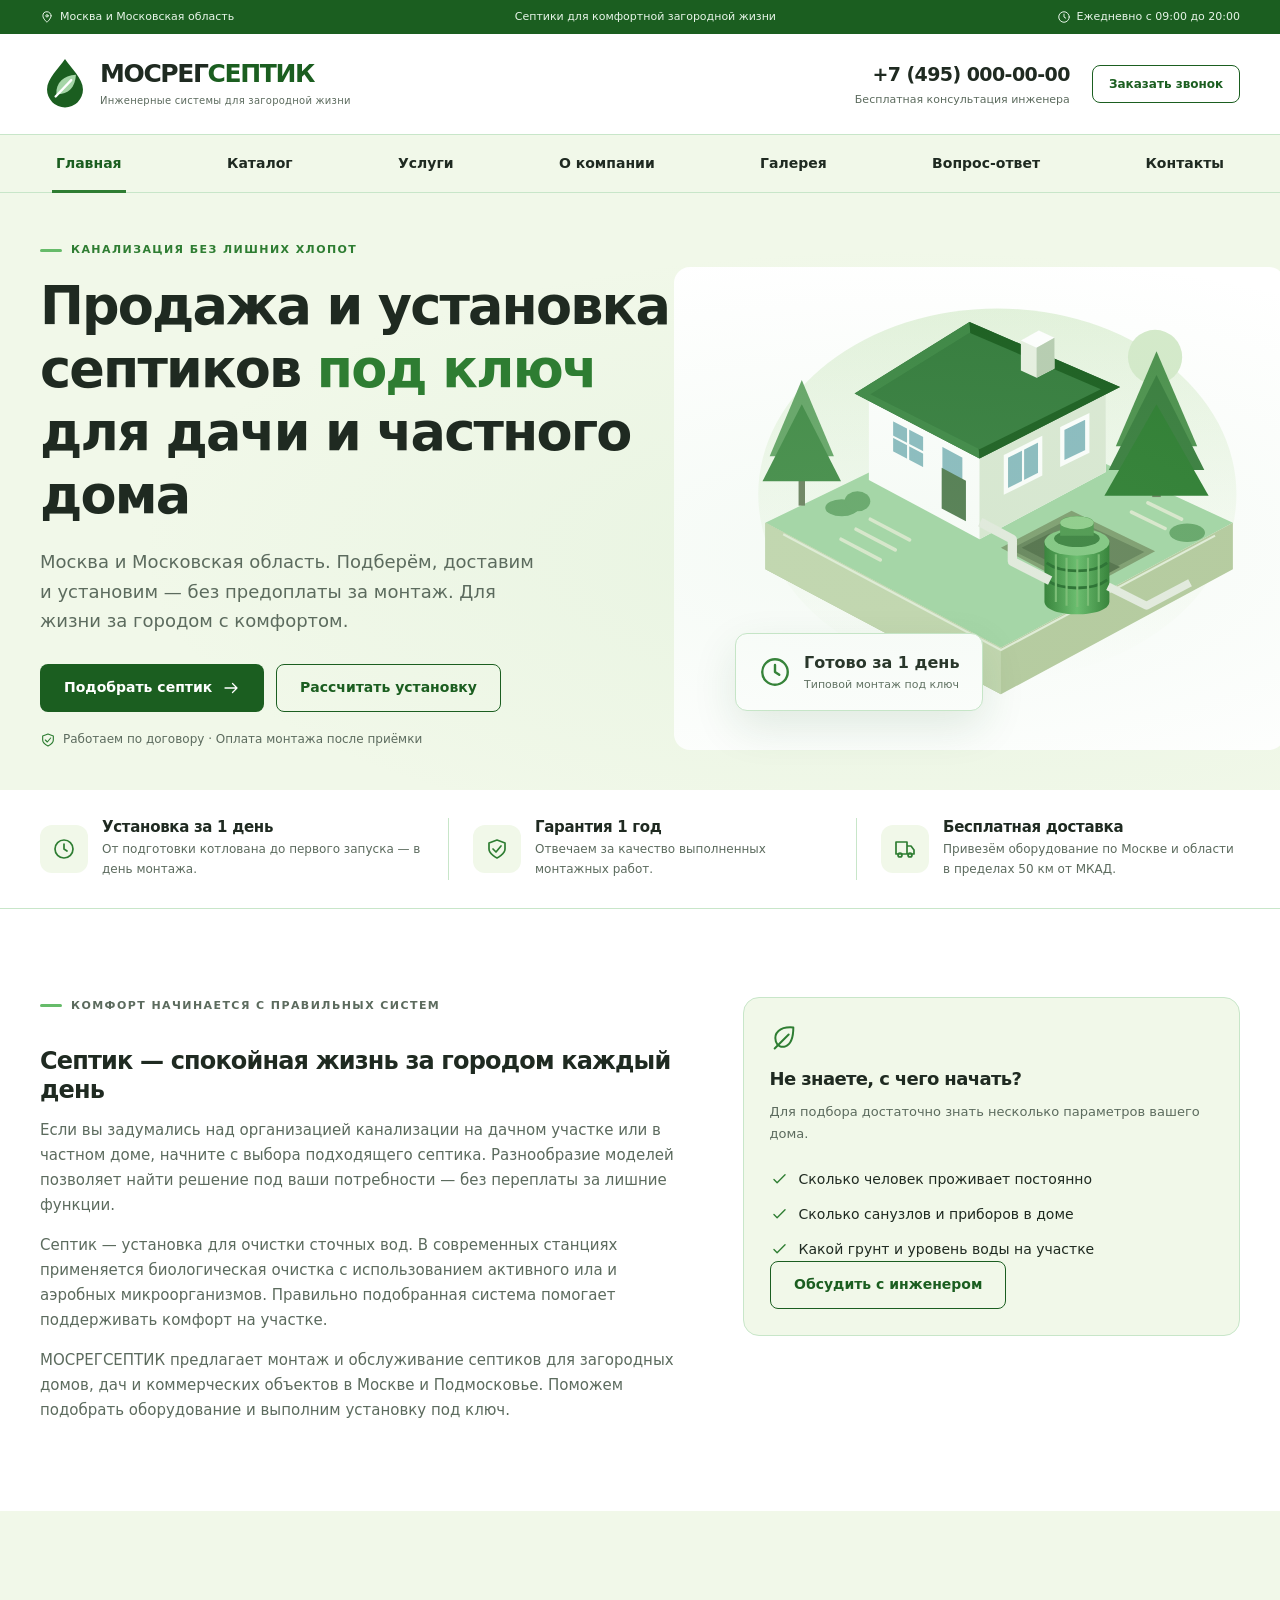
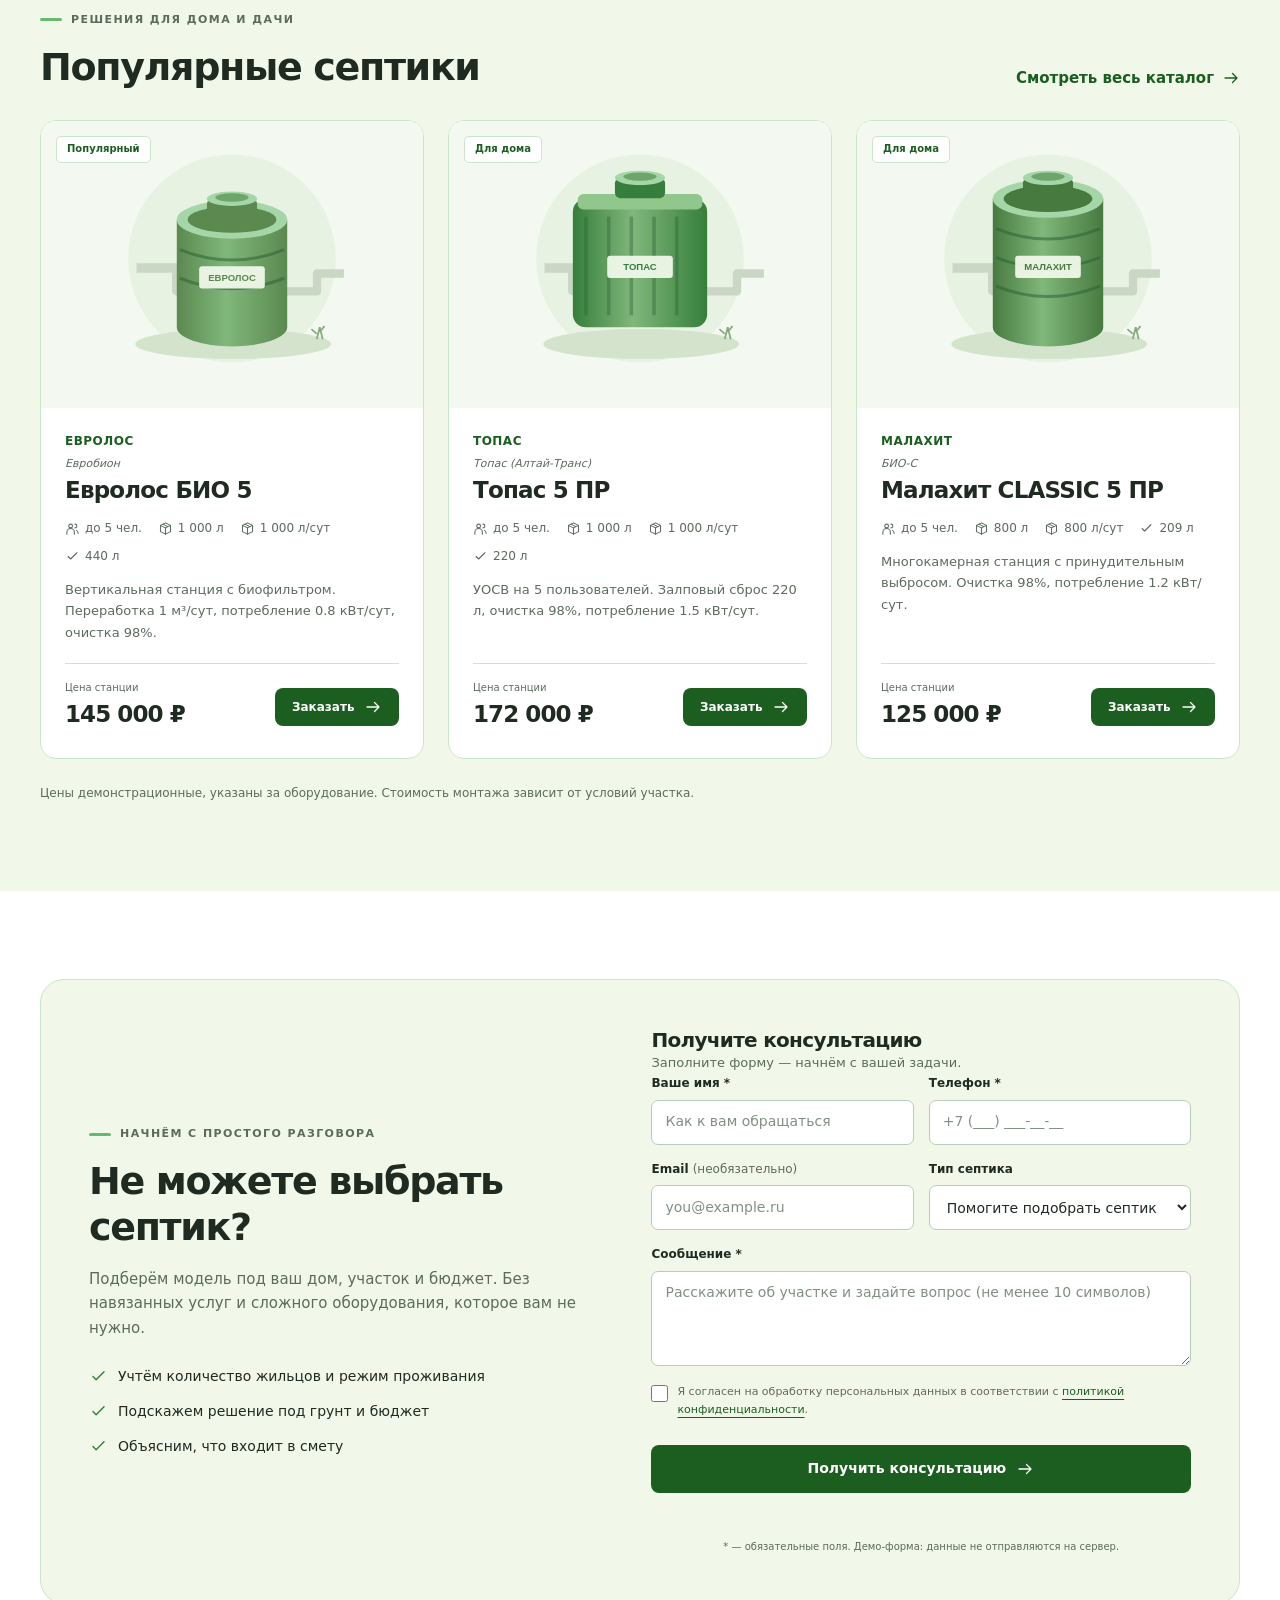
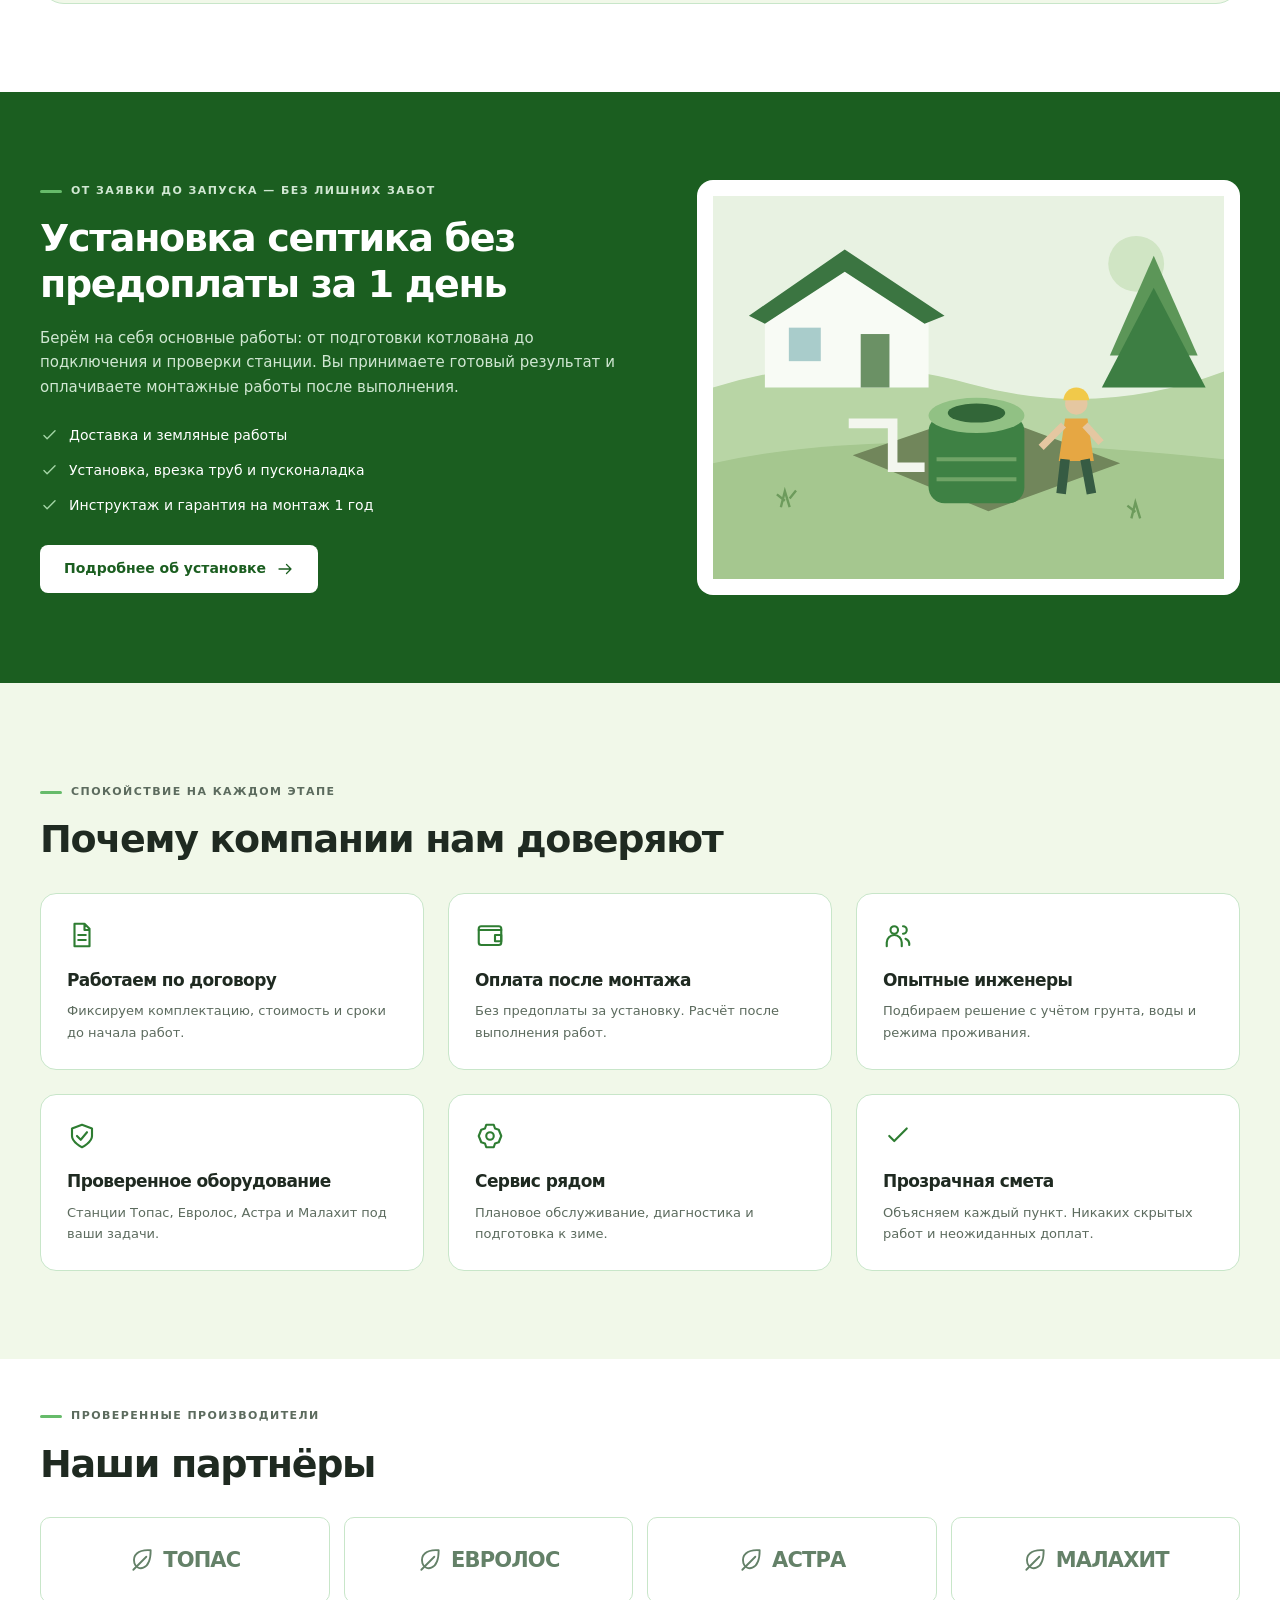
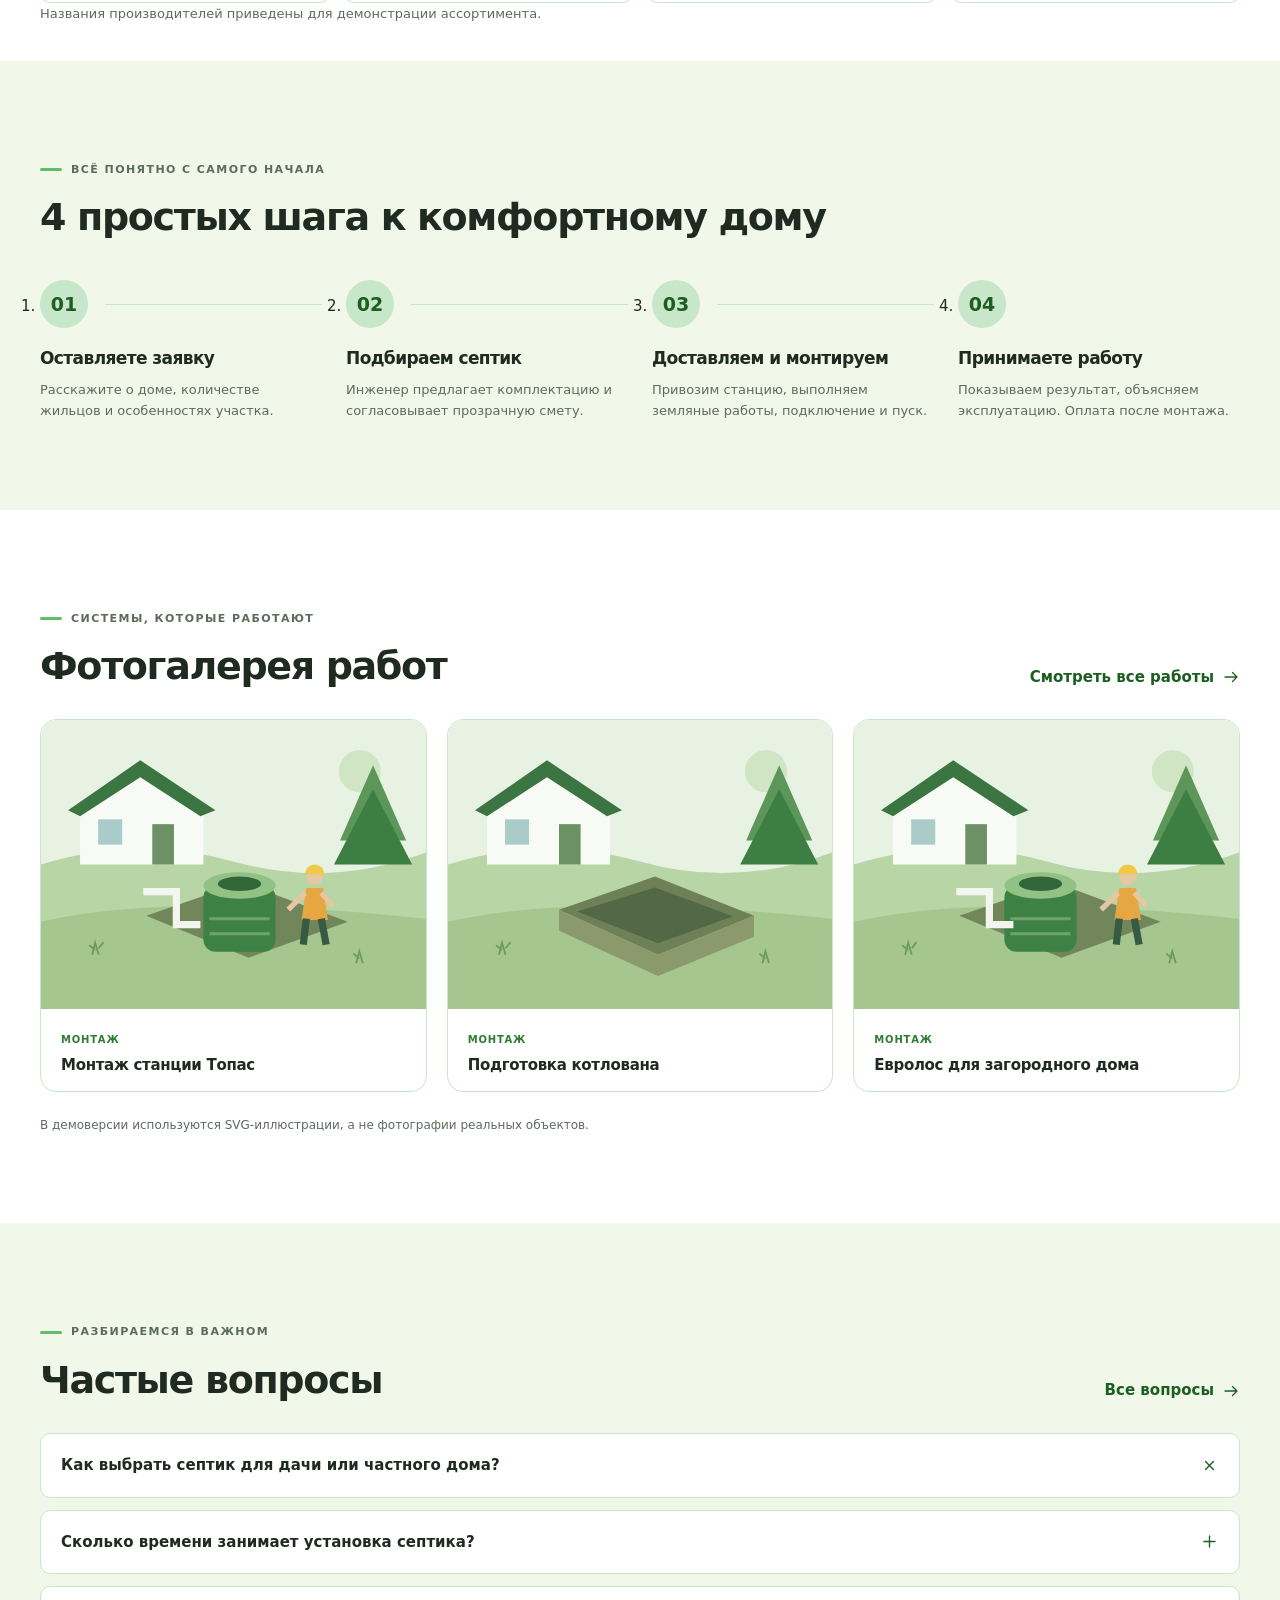
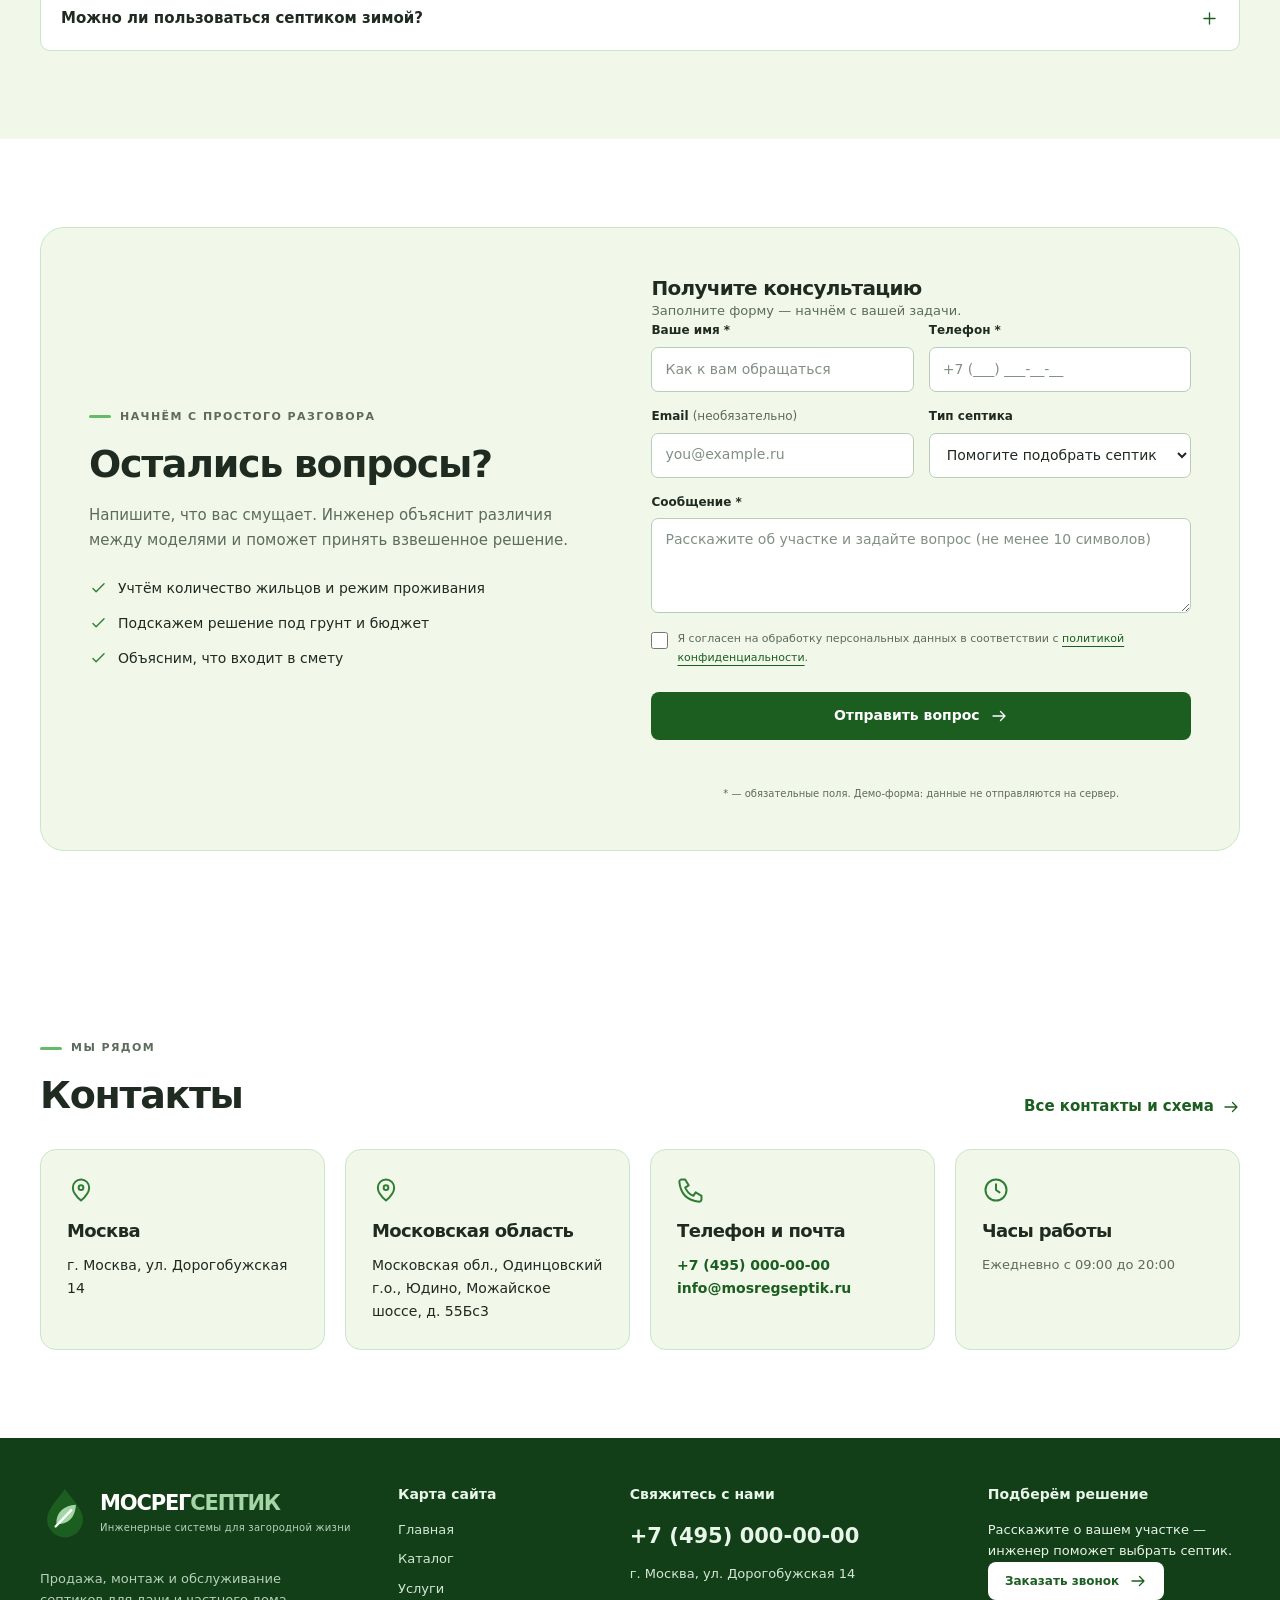
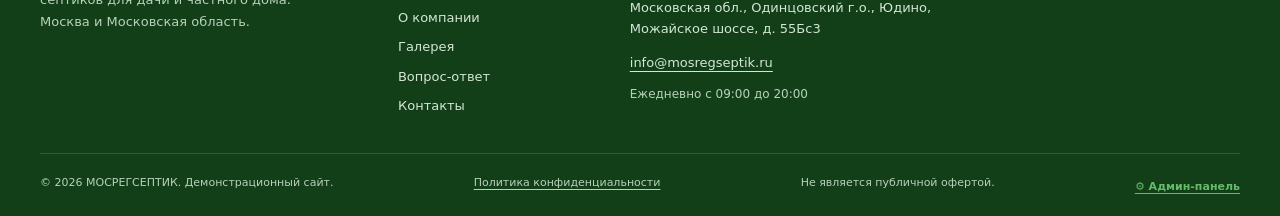
==== commit ad143d25: "Исправлена валидация ID и загрузка картинок" ====
--- a/index.html
+++ b/index.html
@@ -219,7 +219,7 @@
     </div>
     <div class="container brand-row">
       <a class="brand" href="index.html" aria-label="МОСРЕГСЕПТИК — главная"><img src="assets/images/logo.svg" alt=""
-          width="64" height="70" /><span><span class="brand-name">МОСРЕГ<span>СЕПТИК</span></span><span
+          width="64" height="70" /><span><span class="brand-name"><span class="brand-mosreg">МОСРЕГ</span><span class="brand-septik">СЕПТИК</span></span><span
             class="brand-tagline">Инженерные системы для загородной жизни</span></span></a>
       <div class="header-actions">
         <div class="header-contact">
@@ -1005,7 +1005,7 @@
       <div class="footer-grid">
         <div class="footer-about">
           <a class="brand" href="index.html" aria-label="МОСРЕГСЕПТИК — главная"><img src="assets/images/logo.svg"
-              alt="" width="64" height="70" /><span><span class="brand-name">МОСРЕГ<span>СЕПТИК</span></span><span
+              alt="" width="64" height="70" /><span><span class="brand-name"><span class="brand-mosreg">МОСРЕГ</span><span class="brand-septik">СЕПТИК</span></span><span
                 class="brand-tagline">Инженерные системы для загородной жизни</span></span></a>
           <p>
             Продажа, монтаж и обслуживание септиков для дачи и частного дома. Москва и Московская
--- a/css/main.css
+++ b/css/main.css
@@ -188,6 +188,7 @@
   gap: 10px;
   text-decoration: none;
   flex-shrink: 0;
+  cursor: pointer;
 }
 .brand img {
   width: 43px;
@@ -200,8 +201,16 @@
   letter-spacing: -0.055em;
   line-height: 1.2;
 }
-.brand-name span {
-  color: var(--color-primary-light);
+.brand-mosreg {
+  color: var(--color-text);
+  transition: color var(--duration-normal) var(--ease-out);
+}
+.brand-septik {
+  color: var(--color-primary);
+}
+.brand:hover .brand-mosreg,
+.brand:focus .brand-mosreg {
+  color: var(--color-primary);
 }
 .brand-tagline {
   display: block;
@@ -380,7 +389,14 @@
   color: white;
   font-size: 21px;
 }
-.site-footer .brand-name span {
+.site-footer .brand-mosreg {
+  color: white;
+  transition: color var(--duration-normal) var(--ease-out);
+}
+.site-footer .brand-septik {
+  color: var(--color-mint);
+}
+.site-footer .brand:hover .brand-mosreg {
   color: var(--color-mint);
 }
 .site-footer .brand-tagline {
--- a/css/main.css
+++ b/css/main.css
@@ -188,6 +188,7 @@
   gap: 10px;
   text-decoration: none;
   flex-shrink: 0;
+  cursor: pointer;
 }
 .brand img {
   width: 43px;
@@ -200,8 +201,16 @@
   letter-spacing: -0.055em;
   line-height: 1.2;
 }
-.brand-name span {
-  color: var(--color-primary-light);
+.brand-mosreg {
+  color: var(--color-text);
+  transition: color var(--duration-normal) var(--ease-out);
+}
+.brand-septik {
+  color: var(--color-primary);
+}
+.brand:hover .brand-mosreg,
+.brand:focus .brand-mosreg {
+  color: var(--color-primary);
 }
 .brand-tagline {
   display: block;
@@ -380,7 +389,14 @@
   color: white;
   font-size: 21px;
 }
-.site-footer .brand-name span {
+.site-footer .brand-mosreg {
+  color: white;
+  transition: color var(--duration-normal) var(--ease-out);
+}
+.site-footer .brand-septik {
+  color: var(--color-mint);
+}
+.site-footer .brand:hover .brand-mosreg {
   color: var(--color-mint);
 }
 .site-footer .brand-tagline {
--- a/css/components.css
+++ b/css/components.css
@@ -281,6 +281,47 @@
   font-size: 10px;
   font-weight: 700;
 }
+.product-image-count {
+  position: absolute;
+  bottom: 10px;
+  right: 10px;
+  display: flex;
+  align-items: center;
+  gap: 4px;
+  padding: 4px 10px;
+  background: rgba(255, 255, 255, 0.95);
+  color: var(--color-text-muted);
+  border: 1px solid var(--color-border);
+  border-radius: 5px;
+  font-size: 11px;
+  font-weight: 600;
+  pointer-events: none;
+  z-index: 2;
+}
+.product-image-count .icon {
+  width: 12px;
+  height: 12px;
+  stroke: currentColor;
+  stroke-width: 2;
+}
+.product-extra-images {
+  display: grid;
+  grid-template-columns: repeat(auto-fill, minmax(80px, 1fr));
+  gap: 6px;
+  padding: 8px 16px 12px;
+  background: #fafafa;
+}
+.product-extra-images img {
+  width: 100%;
+  height: 64px;
+  object-fit: cover;
+  border-radius: 6px;
+  border: 1px solid var(--color-border);
+  transition: opacity var(--duration-slow) var(--ease-out);
+}
+.product-extra-images img:hover {
+  opacity: 0.85;
+}
 .product-body {
   padding: 22px;
   display: flex;
@@ -930,11 +971,26 @@
   border-radius: var(--radius-md);
   transition:
     transform var(--duration-normal) var(--ease-out),
-    box-shadow var(--duration-normal) var(--ease-out);
+    box-shadow var(--duration-normal) var(--ease-out),
+    border-color var(--duration-normal) var(--ease-out),
+    background var(--duration-normal) var(--ease-out);
+  cursor: default;
 }
 .contact-card:hover {
   transform: translateY(-3px);
   box-shadow: var(--shadow-sm);
+}
+.contact-card[data-map-point] {
+  cursor: pointer;
+}
+.contact-card[data-map-point]:hover {
+  border-color: var(--color-primary);
+  background: rgb(243 248 240 / 0.6);
+}
+.contact-card[data-map-point].map-active {
+  border-color: var(--color-primary);
+  background: rgb(232 242 226 / 0.5);
+  box-shadow: 0 0 0 3px rgb(102 187 106 / 15%);
 }
 .contact-card > .icon {
   color: var(--color-primary-light);
@@ -965,6 +1021,23 @@
   border-radius: var(--radius-md);
   overflow: hidden;
   background: var(--color-bg);
+}
+.map-figure .map-hint {
+  margin: 0;
+  padding: 12px 20px;
+  font-size: 12px;
+  color: var(--color-text-muted);
+  background: white;
+  border-bottom: 1px solid var(--color-border);
+  text-align: center;
+  transition: opacity var(--duration-fast) var(--ease-out);
+}
+.map-figure .map-hint.hidden {
+  opacity: 0;
+  pointer-events: none;
+  position: absolute;
+  height: 0;
+  overflow: hidden;
 }
 .map-figure img {
   width: 100%;
@@ -1207,3 +1280,270 @@
     gap: 24px;
   }
 }
+
+/* ============================================
+   INLINE ADMIN MODE
+   ============================================ */
+
+/* Body when admin mode is active */
+body.admin-mode {
+  cursor: default;
+}
+
+/* Overlay for password dialog */
+.admin-password-overlay {
+  position: fixed;
+  inset: 0;
+  z-index: 99999;
+  background: rgb(0 0 0 / 60%);
+  display: flex;
+  align-items: center;
+  justify-content: center;
+  animation: admin-fade-in 0.15s ease-out;
+}
+.admin-password-box {
+  background: white;
+  border-radius: 16px;
+  padding: 32px;
+  width: min(360px, 90vw);
+  box-shadow: 0 24px 64px rgb(0 0 0 / 30%);
+}
+.admin-password-box h3 {
+  margin: 0 0 16px;
+  font-size: 18px;
+}
+.admin-password-box input {
+  width: 100%;
+  padding: 12px 14px;
+  border: 2px solid var(--color-border);
+  border-radius: 8px;
+  font-size: 16px;
+  margin-bottom: 8px;
+  transition: border-color var(--duration-fast) var(--ease-out);
+}
+.admin-password-box input:focus {
+  outline: none;
+  border-color: var(--color-primary);
+}
+.admin-pass-error {
+  color: var(--color-error);
+  font-size: 13px;
+  margin-bottom: 12px;
+}
+.admin-pass-actions {
+  display: flex;
+  gap: 8px;
+}
+.admin-pass-btn {
+  flex: 1;
+  padding: 10px 16px;
+  border: 0;
+  border-radius: 8px;
+  font-size: 14px;
+  font-weight: 600;
+  cursor: pointer;
+  transition: background var(--duration-fast) var(--ease-out);
+}
+.admin-pass-btn--ok {
+  background: var(--color-primary);
+  color: white;
+}
+.admin-pass-btn--ok:hover {
+  background: var(--color-primary-light);
+}
+.admin-pass-btn--cancel {
+  background: #f5f5f5;
+  color: #333;
+}
+.admin-pass-btn--cancel:hover {
+  background: #e8e8e8;
+}
+
+/* Admin toolbar */
+.admin-toolbar {
+  position: fixed;
+  top: 0;
+  left: 0;
+  right: 0;
+  z-index: 9999;
+  background: var(--color-primary);
+  color: white;
+  padding: 8px 16px;
+  display: flex;
+  align-items: center;
+  justify-content: space-between;
+  gap: 12px;
+  box-shadow: 0 2px 12px rgb(0 0 0 / 20%);
+  flex-wrap: wrap;
+}
+.admin-toolbar-left {
+  display: flex;
+  align-items: center;
+  gap: 12px;
+  flex-wrap: wrap;
+  min-width: 0;
+}
+.admin-toolbar-badge {
+  font-size: 12px;
+  font-weight: 700;
+  white-space: nowrap;
+  padding: 4px 10px;
+  background: rgb(255 255 255 / 15%);
+  border-radius: 6px;
+}
+.admin-toolbar-nav {
+  display: flex;
+  gap: 4px;
+  flex-wrap: wrap;
+}
+.admin-toolbar-section {
+  background: rgb(255 255 255 / 10%);
+  color: white;
+  border: 0;
+  padding: 4px 10px;
+  border-radius: 4px;
+  font-size: 11px;
+  cursor: pointer;
+  white-space: nowrap;
+  transition: background var(--duration-fast) var(--ease-out);
+}
+.admin-toolbar-section:hover {
+  background: rgb(255 255 255 / 25%);
+}
+.admin-toolbar-section.active {
+  background: white;
+  color: var(--color-primary);
+}
+.admin-toolbar-actions {
+  display: flex;
+  gap: 6px;
+}
+.admin-toolbar-btn {
+  padding: 6px 12px;
+  border: 0;
+  border-radius: 6px;
+  font-size: 12px;
+  font-weight: 600;
+  cursor: pointer;
+  transition: background var(--duration-fast) var(--ease-out);
+}
+.admin-toolbar-btn--save {
+  background: #4caf50;
+  color: white;
+}
+.admin-toolbar-btn--save:hover {
+  background: #66bb6a;
+}
+.admin-toolbar-btn--exit {
+  background: #e53935;
+  color: white;
+}
+.admin-toolbar-btn--exit:hover {
+  background: #ef5350;
+}
+
+/* Section hint */
+.admin-section-hint {
+  background: var(--color-primary);
+  color: white;
+  padding: 10px 16px;
+  font-size: 13px;
+  font-weight: 600;
+  text-align: center;
+  border-radius: 0;
+  margin-bottom: 0;
+}
+
+/* Editable elements highlight */
+[contenteditable="true"] {
+  outline: 2px dashed #66bb6a !important;
+  outline-offset: 3px;
+  border-radius: 4px;
+  cursor: text;
+  min-height: 1em;
+  padding: 2px 4px;
+  background: rgb(102 187 106 / 8%);
+  transition: outline-color var(--duration-fast) var(--ease-out), background var(--duration-fast) var(--ease-out);
+}
+[contenteditable="true"]:focus {
+  outline: 2px solid #1b5e20 !important;
+  background: rgb(102 187 106 / 20%) !important;
+}
+[contenteditable="true"]:hover {
+  outline: 2px dashed #a5d6a7 !important;
+}
+
+/* Admin toast */
+.admin-toast {
+  position: fixed;
+  bottom: 24px;
+  right: 24px;
+  z-index: 99998;
+  background: var(--color-primary);
+  color: white;
+  padding: 14px 24px;
+  border-radius: 10px;
+  font-size: 14px;
+  font-weight: 600;
+  box-shadow: 0 8px 24px rgb(0 0 0 / 20%);
+  animation: toast-in 0.2s ease-out;
+}
+
+/* Hide non-editable sections */
+body.admin-mode [data-content]:not(.admin-current-section) {
+  opacity: 0.15;
+  pointer-events: none;
+  transition: opacity 0.3s ease;
+}
+body.admin-mode [data-content].admin-current-section {
+  opacity: 1;
+}
+
+/* Admin mode: hide header/footer/nav by default, show on hover */
+body.admin-mode .site-header,
+body.admin-mode .site-footer,
+body.admin-mode .nav-band,
+body.admin-mode .utility-bar,
+body.admin-mode .back-to-top {
+  opacity: 0.3;
+  transition: opacity 0.2s ease;
+  pointer-events: auto;
+}
+body.admin-mode .site-header:hover,
+body.admin-mode .site-footer:hover,
+body.admin-mode .nav-band:hover,
+body.admin-mode .utility-bar:hover {
+  opacity: 1;
+}
+
+@keyframes admin-fade-in {
+  from { opacity: 0; }
+  to { opacity: 1; }
+}
+
+@media (max-width: 768px) {
+  .admin-toolbar {
+    flex-direction: column;
+    align-items: stretch;
+    gap: 8px;
+    padding: 8px;
+  }
+  .admin-toolbar-left {
+    flex-direction: column;
+    align-items: stretch;
+  }
+  .admin-toolbar-nav {
+    overflow-x: auto;
+    flex-wrap: nowrap;
+    padding-bottom: 4px;
+  }
+  .admin-toolbar-section {
+    flex-shrink: 0;
+  }
+  .admin-toolbar-actions {
+    justify-content: stretch;
+  }
+  .admin-toolbar-btn {
+    flex: 1;
+  }
+}
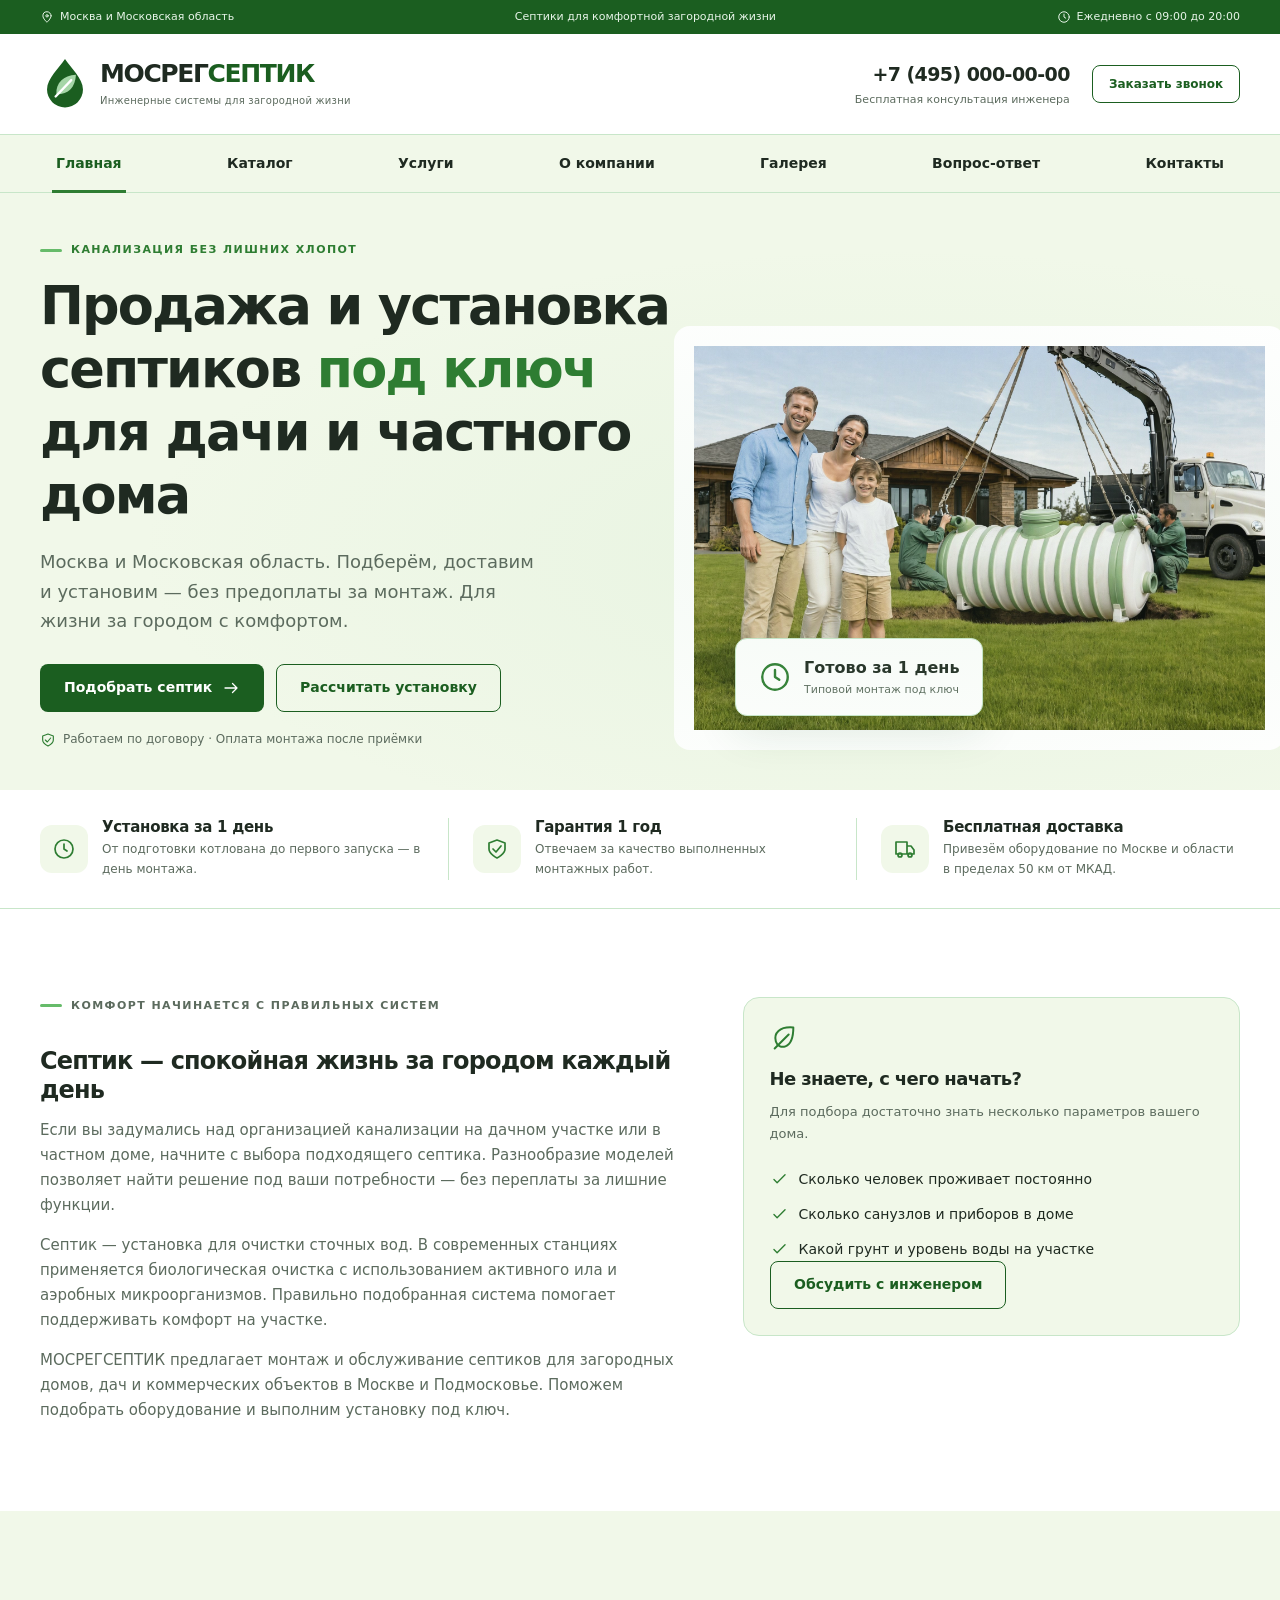
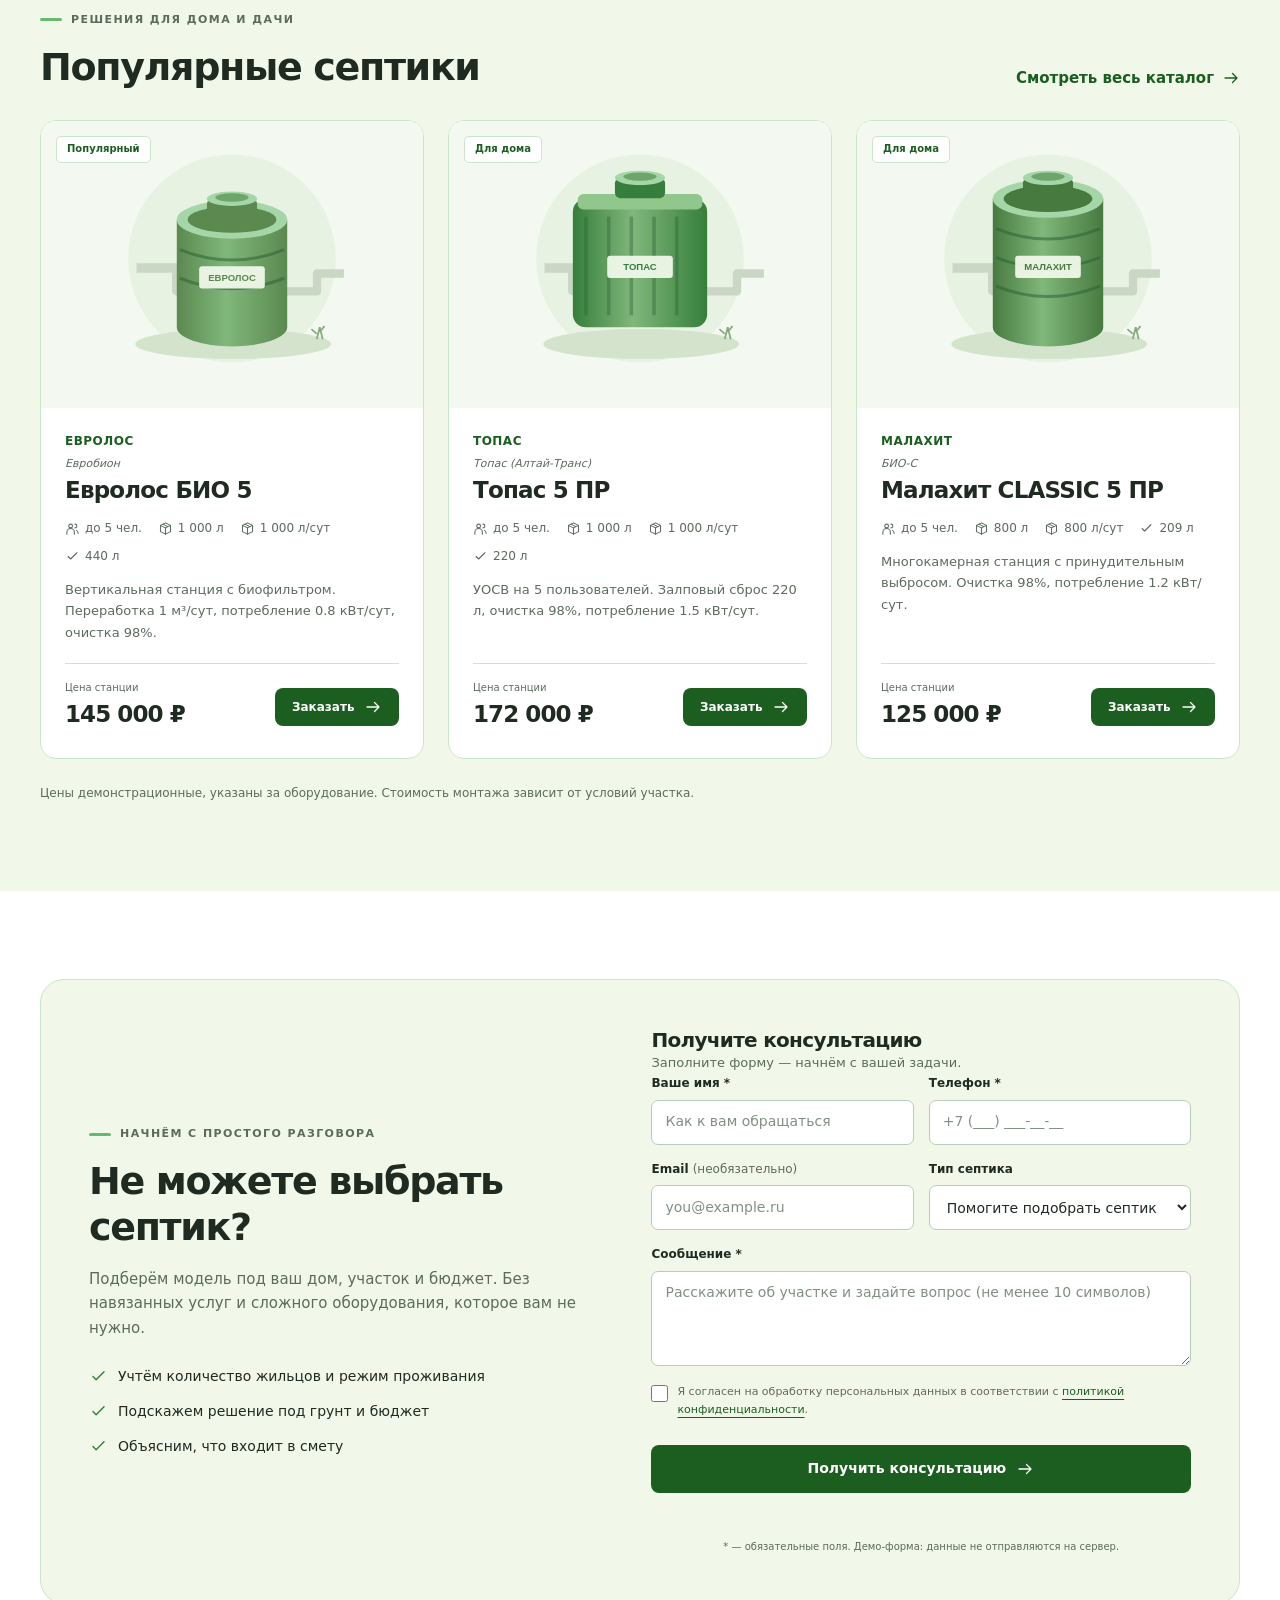
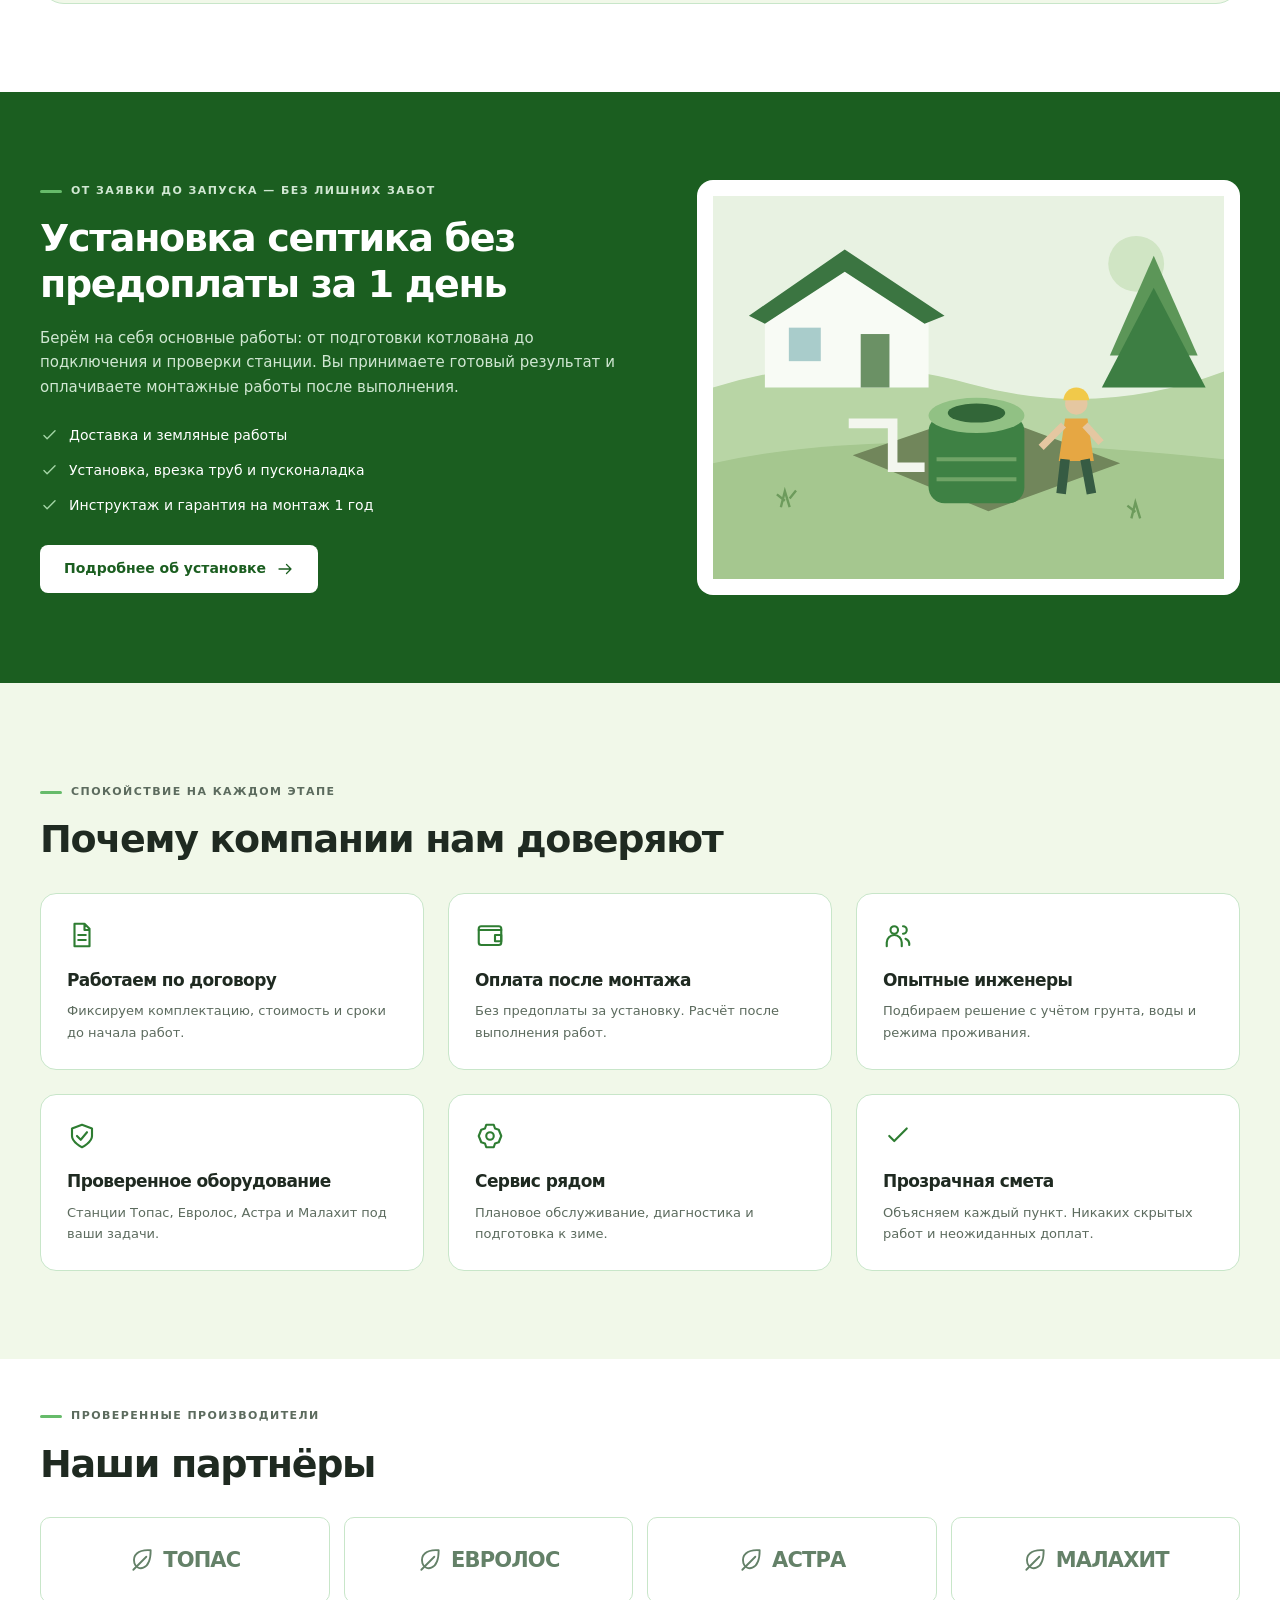
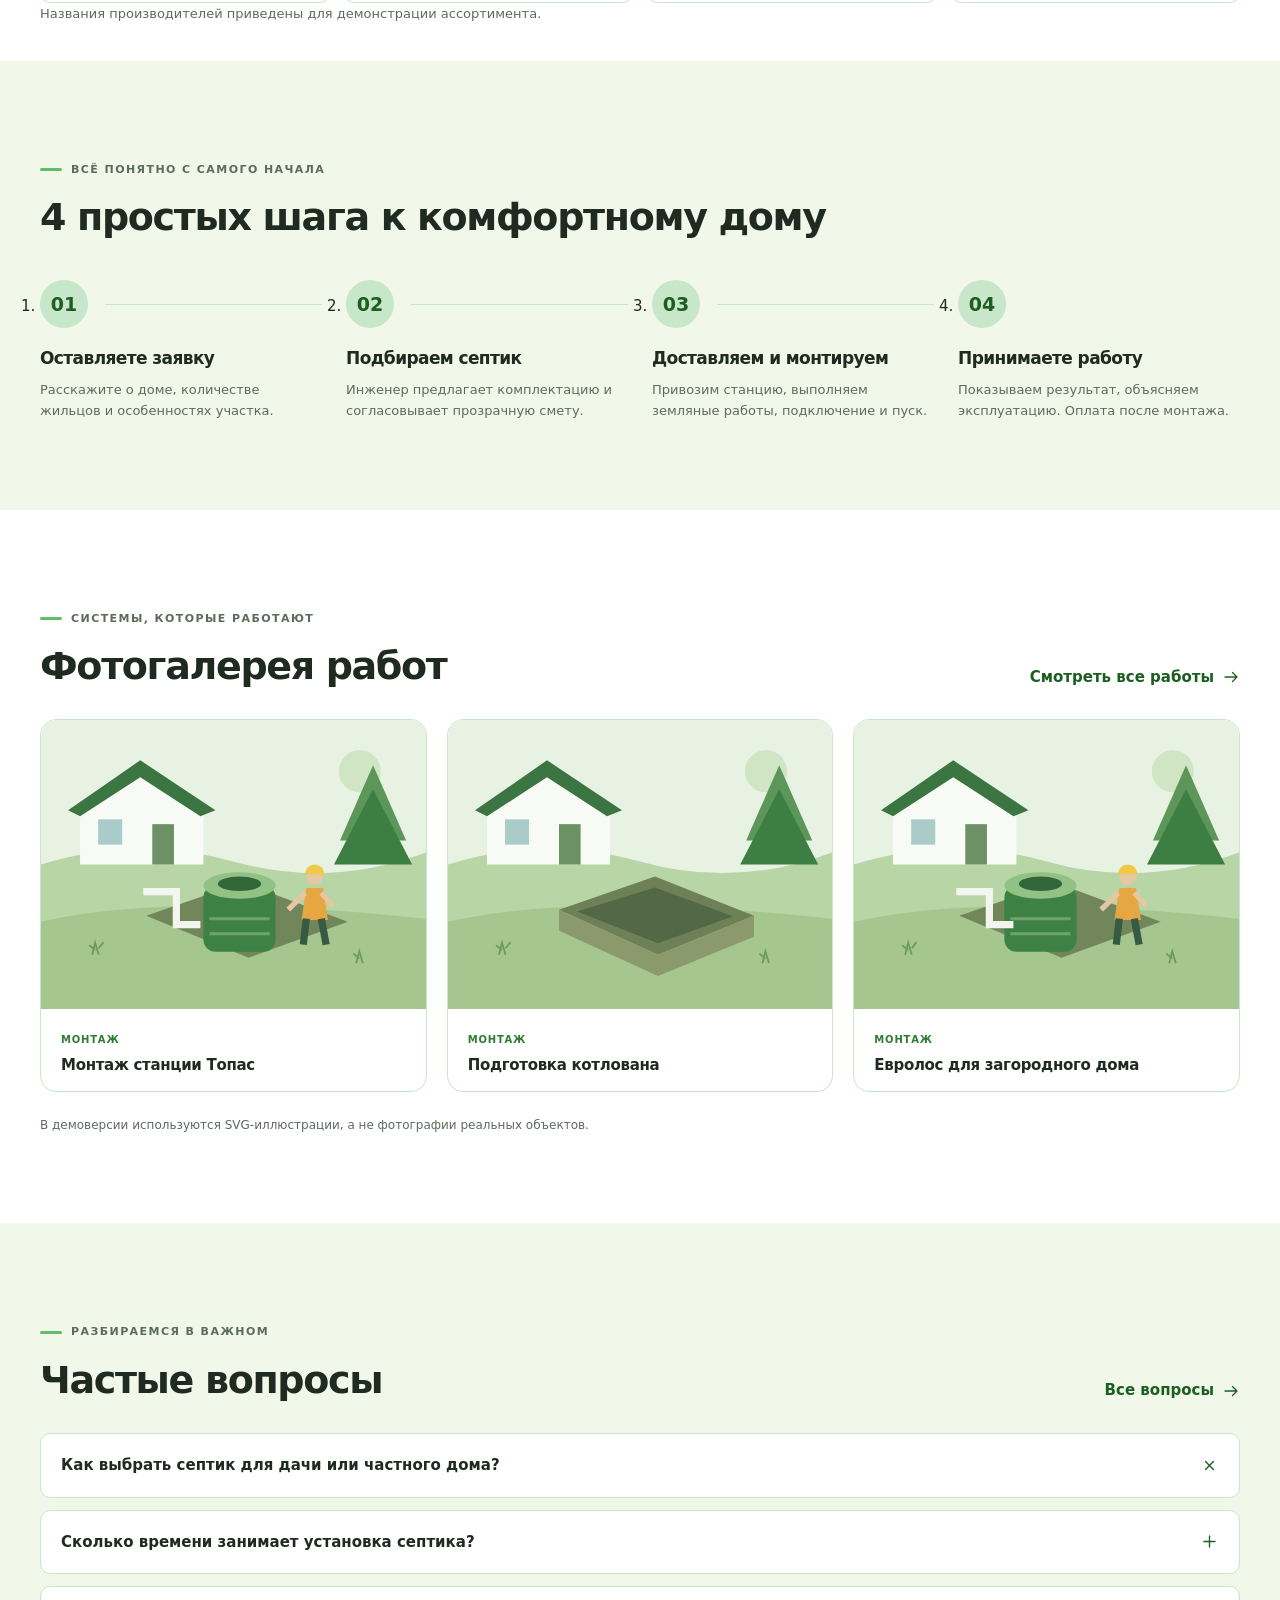
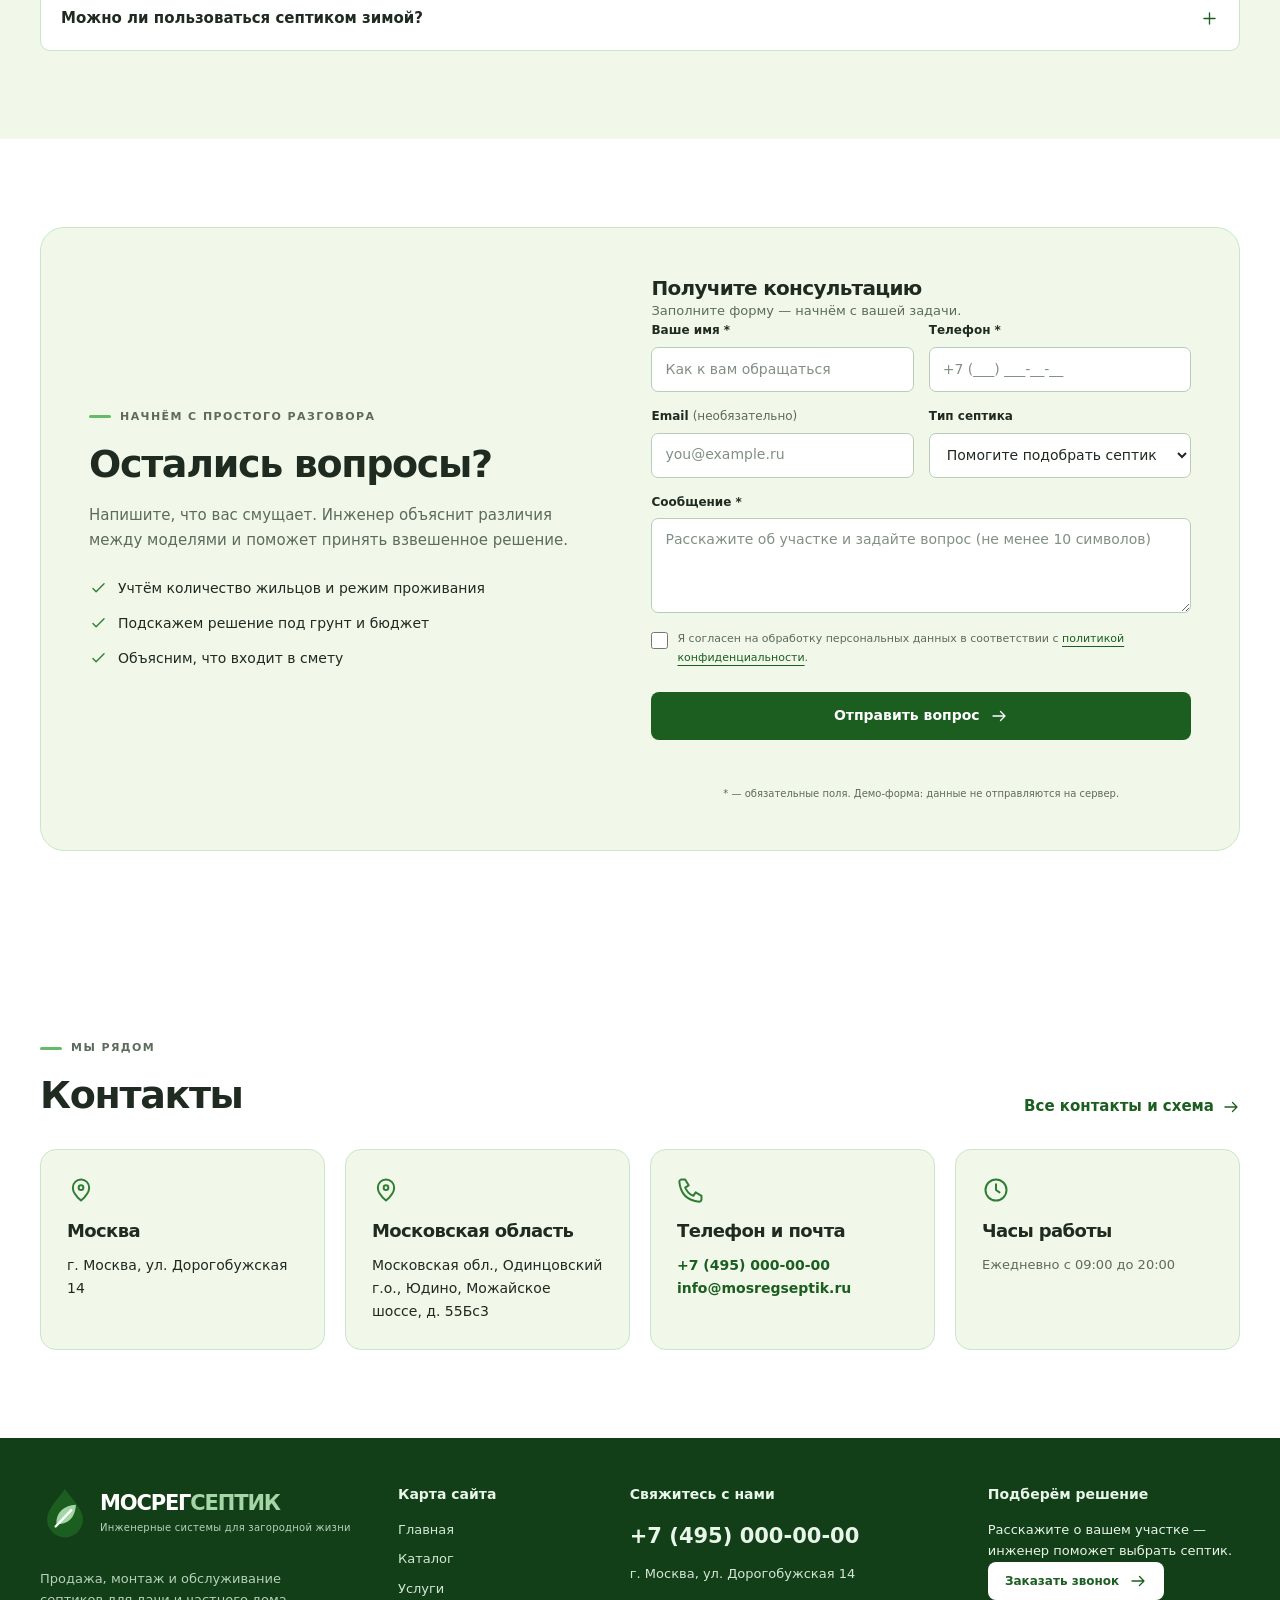
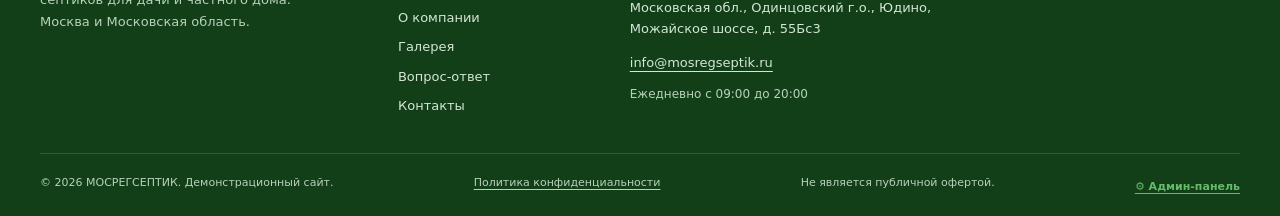
==== commit 250228ce: "Исправлена валидация ID в storage.mjs" ====
--- a/index.html
+++ b/index.html
@@ -275,7 +275,7 @@
           </p>
         </div>
         <div class="hero-visual">
-          <img src="assets/images/hero-house.svg" alt="Загородный дом с подземной станцией очистки в разрезе"
+          <img src="assets/images/image2.jpeg" alt="Загородный дом с подземной станцией очистки в разрезе"
             width="800" height="620" fetchpriority="high" />
           <div class="hero-sticker">
             <svg class="icon" viewBox="0 0 24 24" aria-hidden="true" focusable="false">
